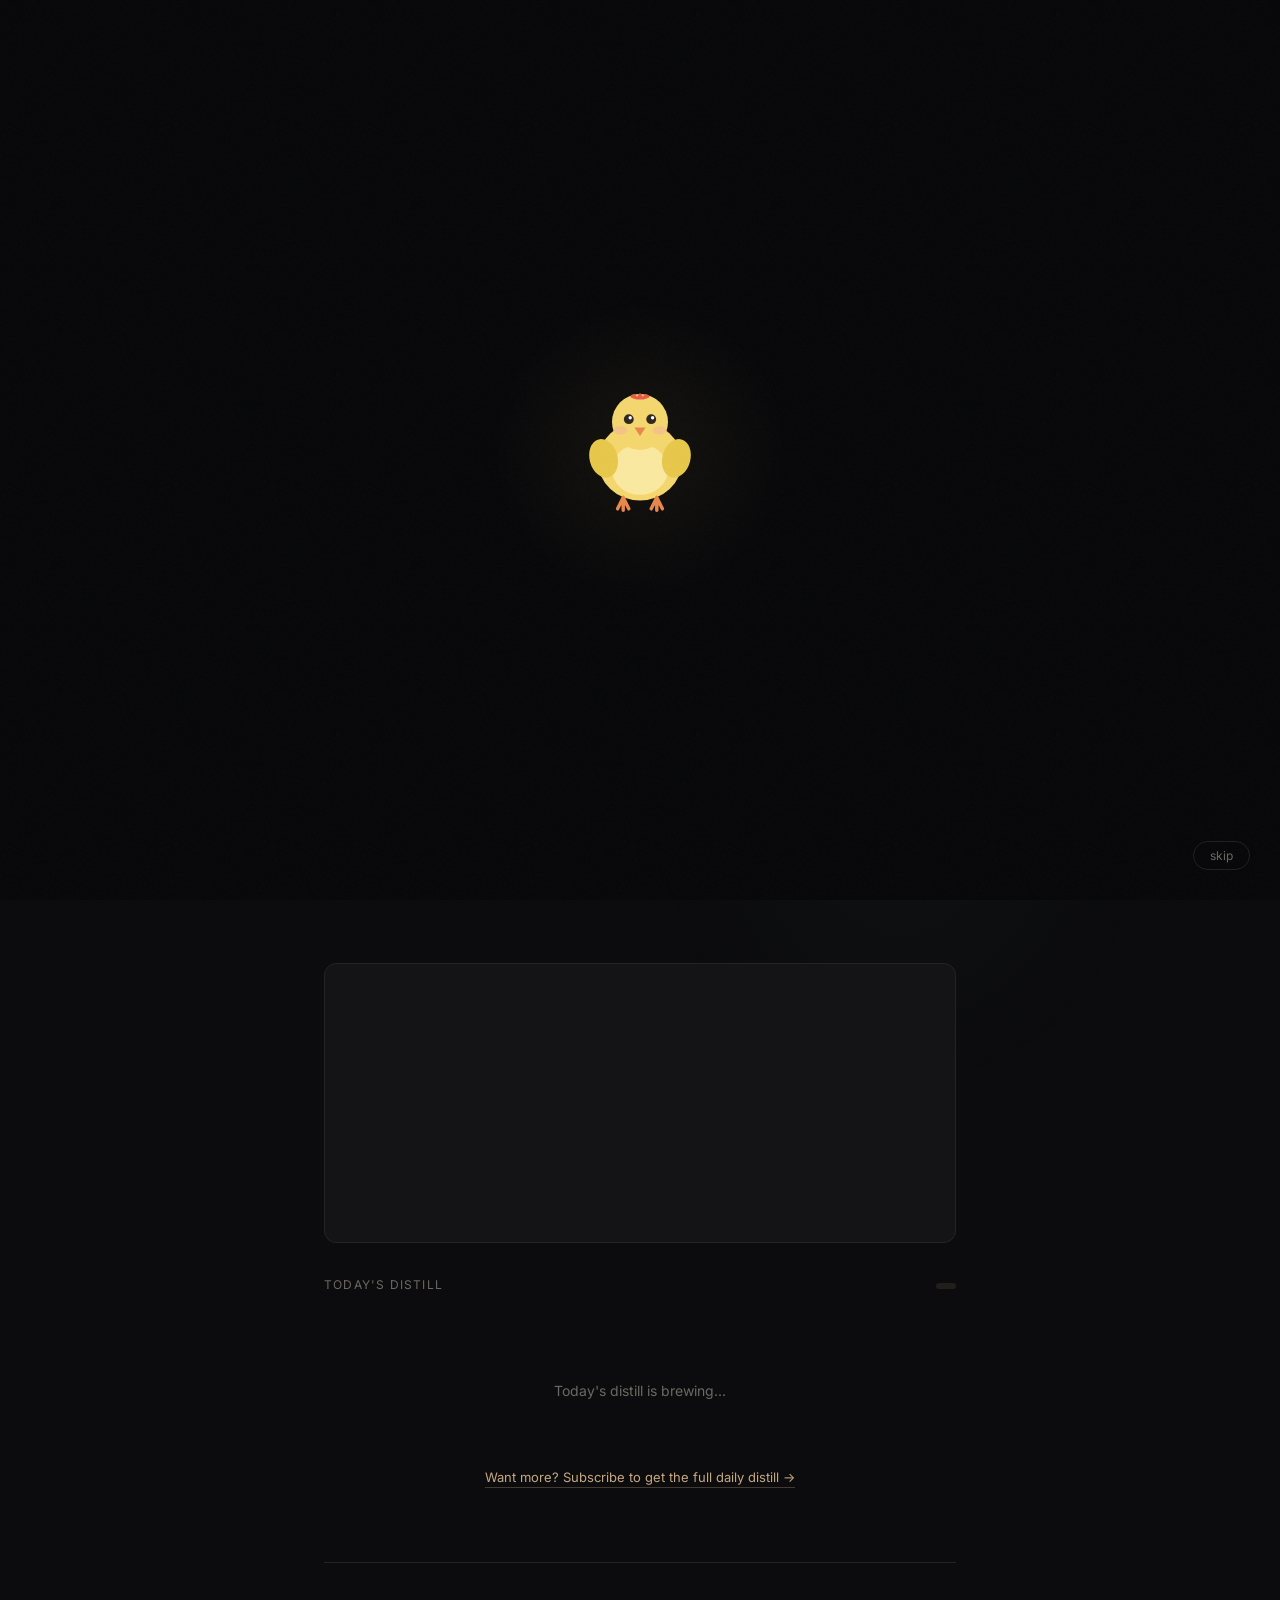
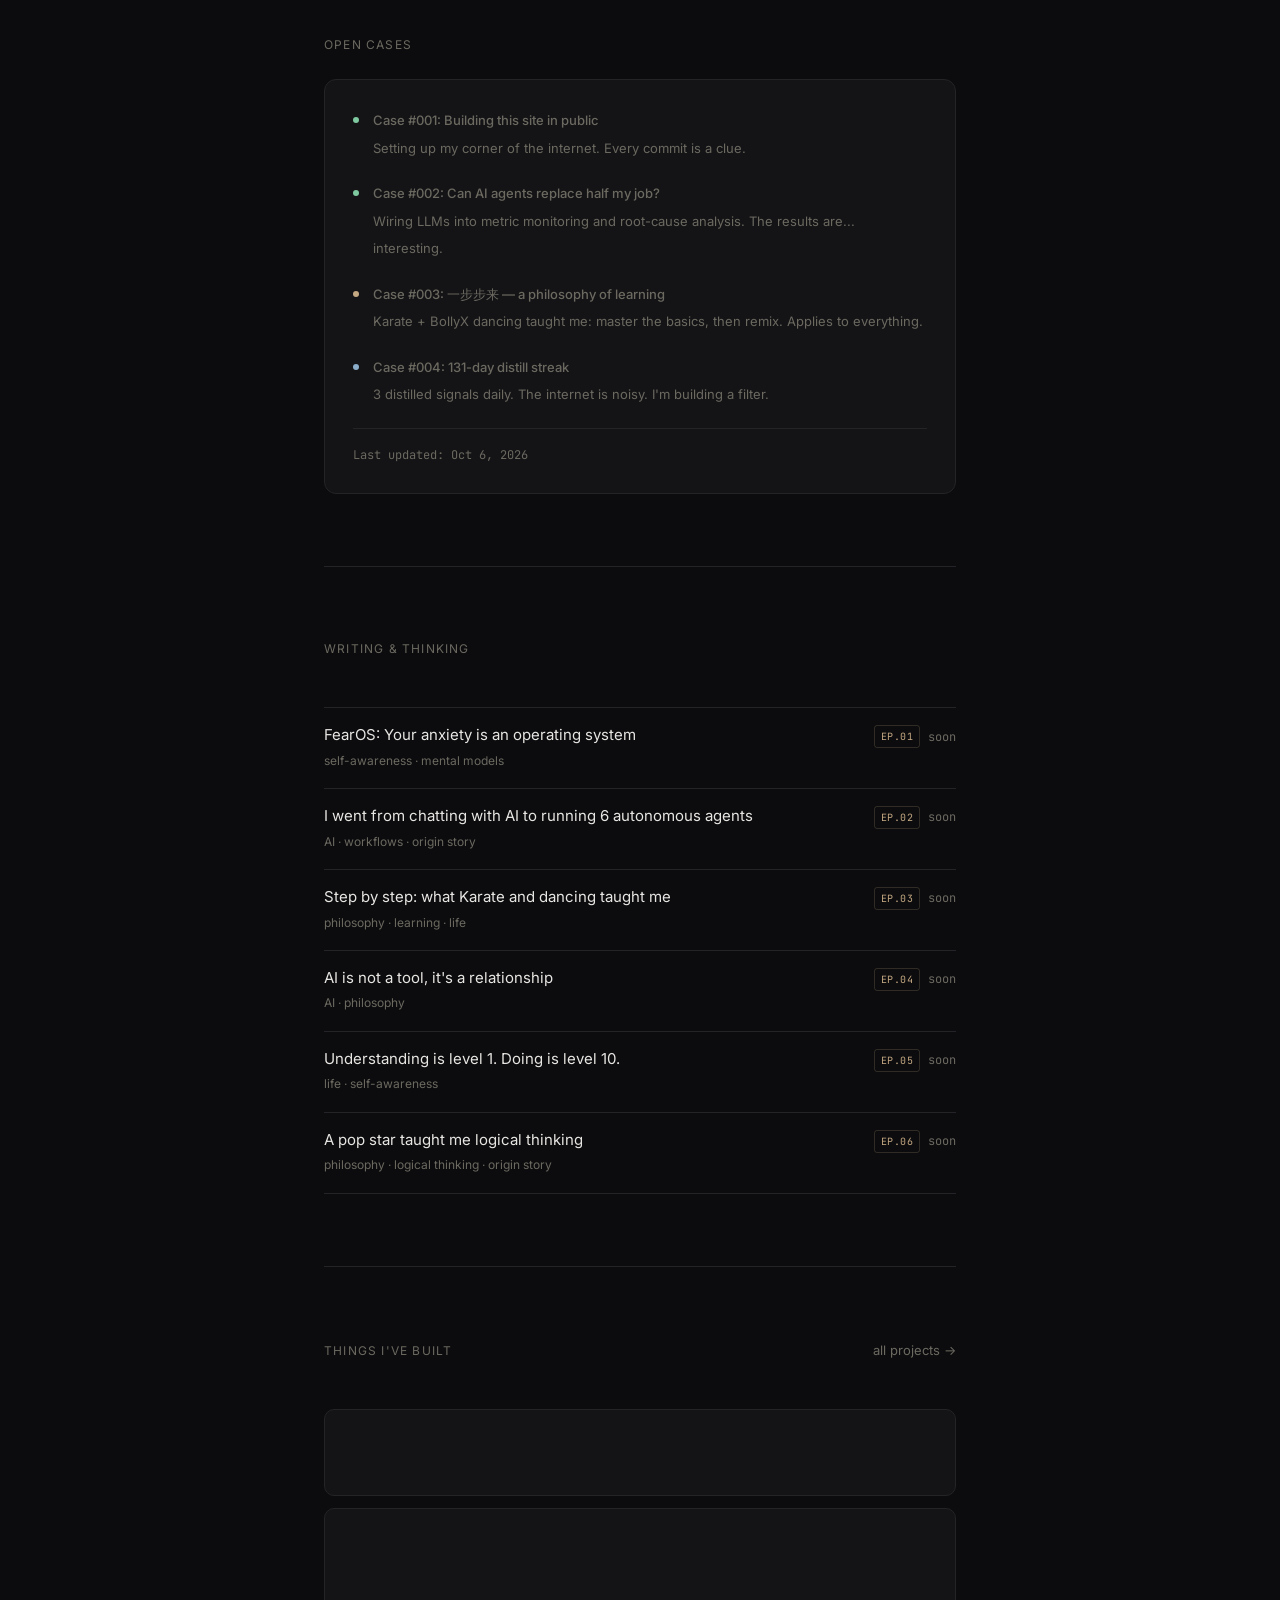
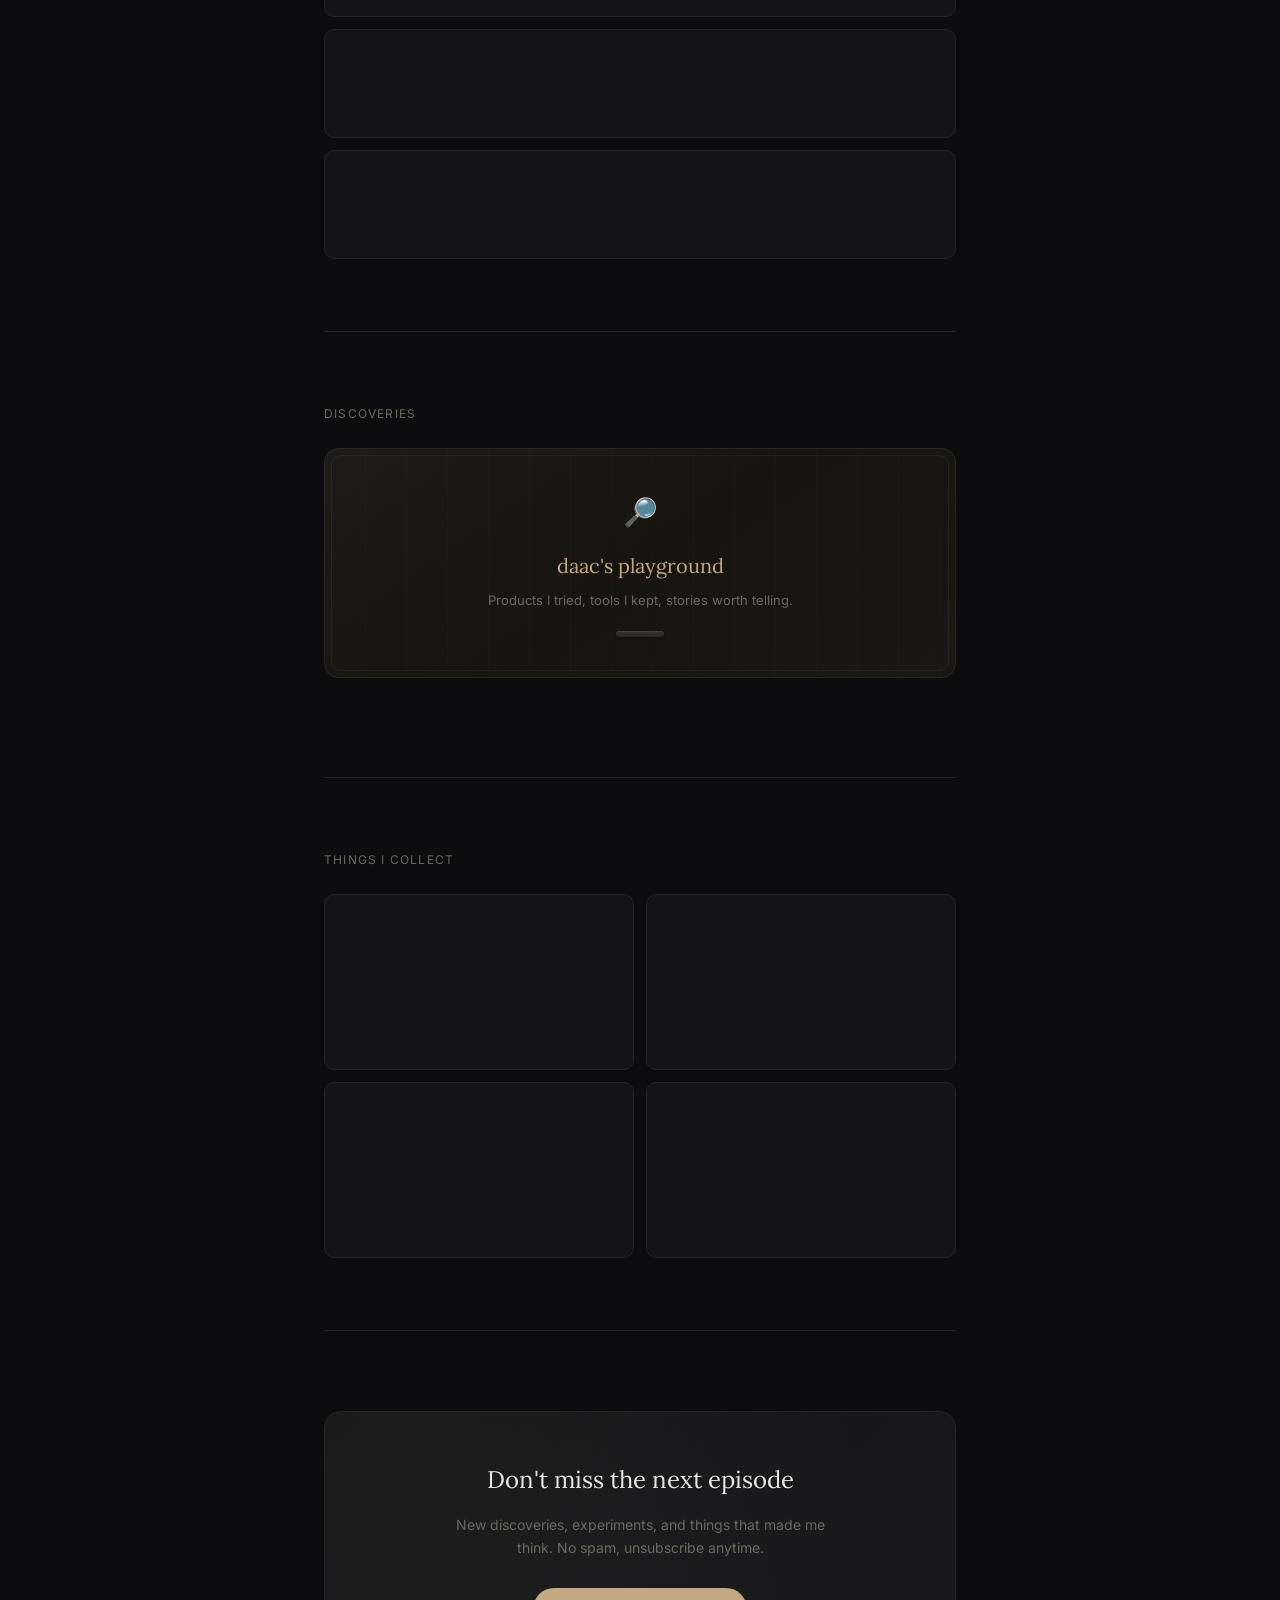
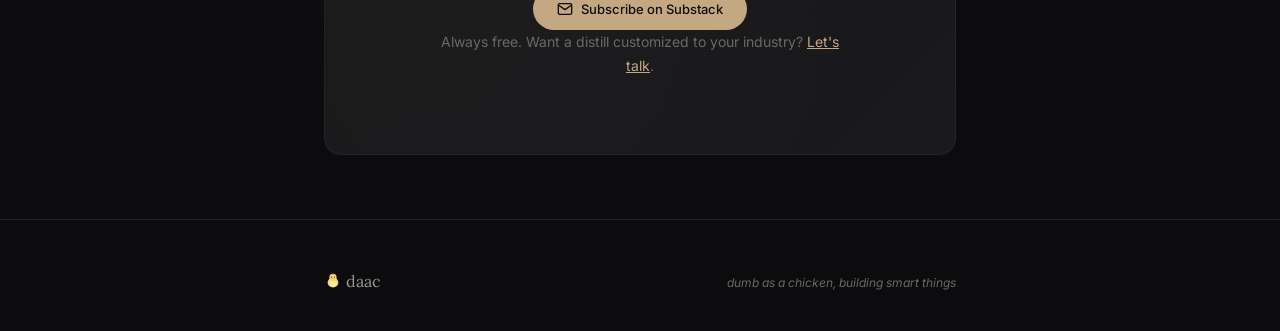
==== index.html @ b548cc59 "Remove AI metrics trap and new PM articles, renumber EPs Co-Authored-By: Claude Opus 4.6 <noreply@an" ====
<!DOCTYPE html>
<html lang="en">
<head>
  <meta charset="UTF-8">
  <meta name="viewport" content="width=device-width, initial-scale=1.0">
  <title>daac — AI + Life Experiments</title>
  <link rel="preconnect" href="https://fonts.googleapis.com">
  <link rel="preconnect" href="https://fonts.gstatic.com" crossorigin>
  <link href="https://fonts.googleapis.com/css2?family=Lora:ital,wght@0,400;0,500;0,600;1,400&family=Inter:wght@300;400;500;600&family=JetBrains+Mono:wght@400&display=swap" rel="stylesheet">
  <style>
    * { margin: 0; padding: 0; box-sizing: border-box; }
    body.lang-en .i18n-zh { display: none !important; }
    body.lang-zh .i18n-en { display: none !important; }

    :root {
      --bg: #0c0c0e;
      --surface: #141416;
      --surface-2: #1a1a1e;
      --border: #242428;
      --text: #e8e6e3;
      --text-dim: #9a9890;
      --text-muted: #6b6960;
      --accent: #c4a882;
      --accent-light: #d4bc9a;
      --accent-dim: rgba(196, 168, 130, 0.12);
      --green: #7ec9a0;
      --green-dim: rgba(126, 201, 160, 0.12);
      --blue: #8badc9;
      --blue-dim: rgba(139, 173, 201, 0.12);
      --rose: #c98b9e;
      --rose-dim: rgba(201, 139, 158, 0.12);
      --serif: 'Lora', Georgia, serif;
      --sans: 'Inter', -apple-system, sans-serif;
      --mono: 'JetBrains Mono', monospace;
    }

    body {
      font-family: var(--sans);
      background: var(--bg);
      color: var(--text);
      line-height: 1.7;
      overflow-x: hidden;
      -webkit-font-smoothing: antialiased;
      cursor: none;
    }

    /* Film grain overlay */
    .grain {
      position: fixed;
      inset: 0;
      pointer-events: none;
      z-index: 9999;
      opacity: 0.035;
      background-image: url("data:image/svg+xml,%3Csvg viewBox='0 0 256 256' xmlns='http://www.w3.org/2000/svg'%3E%3Cfilter id='n'%3E%3CfeTurbulence type='fractalNoise' baseFrequency='0.9' numOctaves='4' stitchTiles='stitch'/%3E%3C/filter%3E%3Crect width='100%25' height='100%25' filter='url(%23n)'/%3E%3C/svg%3E");
      background-repeat: repeat;
      background-size: 180px;
    }

    /* Custom cursor */
    .cursor-dot {
      position: fixed;
      width: 8px; height: 8px;
      background: var(--accent);
      border-radius: 50%;
      pointer-events: none;
      z-index: 10000;
      transform: translate(-50%, -50%);
      transition: width 0.2s, height 0.2s, background 0.2s;
      mix-blend-mode: difference;
    }

    .cursor-ring {
      position: fixed;
      width: 36px; height: 36px;
      border: 1px solid rgba(196,168,130,0.35);
      border-radius: 50%;
      pointer-events: none;
      z-index: 10000;
      transform: translate(-50%, -50%);
      transition: width 0.3s ease, height 0.3s ease, border-color 0.3s, opacity 0.3s;
    }

    .cursor-dot.hovering {
      width: 12px; height: 12px;
      background: var(--green);
    }

    .cursor-ring.hovering {
      width: 50px; height: 50px;
      border-color: rgba(126,201,160,0.4);
    }

    /* Magnetic button class */
    .magnetic { transition: transform 0.3s cubic-bezier(0.23, 1, 0.32, 1); }

    @media (max-width: 600px) {
      body { cursor: auto; }
      .cursor-dot, .cursor-ring, .grain { display: none; }
    }

    /* Mouse-following warm glow */
    .mouse-glow {
      position: fixed;
      width: 400px; height: 400px;
      border-radius: 50%;
      background: radial-gradient(circle, rgba(196,168,130,0.06) 0%, transparent 70%);
      pointer-events: none;
      z-index: 0;
      transform: translate(-50%, -50%);
      transition: opacity 0.3s;
      opacity: 0;
    }
    .mouse-glow.active { opacity: 1; }

    /* Subtle warm ambient */
    .ambient {
      position: fixed;
      top: -300px; left: 30%;
      width: 600px; height: 600px;
      background: radial-gradient(ellipse, rgba(196,168,130,0.04) 0%, transparent 70%);
      pointer-events: none; z-index: 0;
    }

    .ambient-2 {
      position: fixed;
      bottom: -200px; right: 10%;
      width: 500px; height: 500px;
      background: radial-gradient(ellipse, rgba(139,173,201,0.03) 0%, transparent 70%);
      pointer-events: none; z-index: 0;
    }

    .container {
      max-width: 680px;
      margin: 0 auto;
      padding: 0 24px;
      position: relative;
      z-index: 1;
    }

    /* Nav — minimal */
    nav {
      position: fixed; top: 0; left: 0; right: 0; z-index: 100;
      background: rgba(12, 12, 14, 0.85);
      backdrop-filter: blur(12px);
    }

    nav .container {
      display: flex; align-items: center; justify-content: space-between;
      height: 52px;
    }

    .nav-logo {
      font-family: var(--serif);
      font-size: 20px;
      color: var(--text);
      text-decoration: none;
      letter-spacing: -0.02em;
      display: flex;
      align-items: center;
      gap: 8px;
    }

    .nav-logo svg {
      width: 26px; height: 26px;
      transition: transform 0.3s;
    }

    .nav-logo:hover svg {
      animation: chicken-peck 0.6s ease;
    }

    @keyframes chicken-peck {
      0% { transform: rotate(0) translateY(0); }
      15% { transform: rotate(15deg) translateY(4px); }
      30% { transform: rotate(-8deg) translateY(-2px); }
      45% { transform: rotate(12deg) translateY(3px); }
      60% { transform: rotate(-6deg) translateY(-1px); }
      75% { transform: rotate(10deg) translateY(3px); }
      90% { transform: rotate(-4deg) translateY(0); }
      100% { transform: rotate(0) translateY(0); }
    }

    /* Hero floating chicken mascot */
    .hero-chicken {
      position: absolute;
      right: -80px;
      top: 60px;
      width: 120px; height: 120px;
      cursor: pointer;
      animation: chicken-float 3s ease-in-out infinite;
      transition: filter 0.3s;
      z-index: 2;
    }

    .hero-chicken:hover { filter: drop-shadow(0 0 12px rgba(245,215,110,0.4)); }

    .hero-chicken.pecking svg {
      animation: chicken-peck-big 0.8s ease;
    }

    @keyframes chicken-float {
      0%, 100% { transform: translateY(0) rotate(-2deg); }
      50% { transform: translateY(-8px) rotate(2deg); }
    }

    @keyframes chicken-peck-big {
      0% { transform: rotate(0) translateY(0); }
      12% { transform: rotate(20deg) translateY(8px) scale(1.05); }
      24% { transform: rotate(-10deg) translateY(-3px); }
      36% { transform: rotate(18deg) translateY(6px) scale(1.05); }
      48% { transform: rotate(-8deg) translateY(-2px); }
      60% { transform: rotate(15deg) translateY(5px); }
      75% { transform: rotate(-5deg) translateY(0); }
      100% { transform: rotate(0) translateY(0); }
    }

    /* Pecking sparks */
    .peck-spark {
      position: absolute;
      width: 6px; height: 6px;
      border-radius: 50%;
      pointer-events: none;
      animation: spark-fly 0.6s ease-out forwards;
    }

    @keyframes spark-fly {
      0% { opacity: 1; transform: translate(0, 0) scale(1); }
      100% { opacity: 0; transform: translate(var(--dx), var(--dy)) scale(0); }
    }

    @media (max-width: 800px) {
      .hero-chicken { right: -20px; top: -10px; width: 80px; height: 80px; }
    }
    @media (max-width: 600px) {
      .hero-chicken { position: relative; right: auto; top: auto; width: 60px; height: 60px; margin-bottom: 12px; }
    }

    .nav-links { display: flex; gap: 24px; list-style: none; }

    .nav-links a {
      color: var(--text-muted);
      text-decoration: none;
      font-size: 13px;
      letter-spacing: 0.02em;
      transition: color 0.3s;
      position: relative;
    }

    .nav-links a::after {
      content: '';
      position: absolute;
      bottom: -4px; left: 0;
      width: 0; height: 1px;
      background: var(--accent);
      transition: width 0.3s ease;
    }

    .nav-links a:hover { color: var(--text-dim); }
    .nav-links a:hover::after { width: 100%; }

    /* Active nav highlight */
    .nav-links a.active { color: var(--accent); }
    .nav-links a.active::after { width: 100%; }

    .lang-toggle {
      background: var(--surface-2); border: 1px solid var(--border);
      color: var(--text-dim); font: 500 13px/1 var(--sans);
      padding: 5px 12px; border-radius: 6px; cursor: pointer;
      transition: color .2s, border-color .2s;
      margin-left: 8px; white-space: nowrap;
    }
    .lang-toggle:hover { color: var(--accent); border-color: var(--accent); }

    /* Hero — literary, warm */
    .hero {
      padding: 160px 0 80px;
    }

    .hero-greeting {
      font-size: 14px;
      color: var(--text-muted);
      letter-spacing: 0.06em;
      text-transform: uppercase;
      margin-bottom: 20px;
      opacity: 0;
      animation: fade-up 0.8s ease forwards 0.2s;
    }

    /* Typing cursor */
    .typing-cursor {
      display: inline-block;
      width: 2px;
      height: 1em;
      background: var(--accent);
      margin-left: 2px;
      vertical-align: text-bottom;
      animation: blink 0.8s step-end infinite;
    }
    @keyframes blink {
      50% { opacity: 0; }
    }

    .hero h1 {
      font-family: var(--serif);
      font-size: clamp(40px, 7vw, 64px);
      font-weight: 400;
      line-height: 1.1;
      letter-spacing: -0.02em;
      margin-bottom: 28px;
      opacity: 0;
      animation: fade-up 0.8s ease forwards 0.4s;
    }

    .hero h1 em {
      font-style: italic;
      color: var(--accent);
    }

    @keyframes fade-up {
      from { opacity: 0; transform: translateY(12px); }
      to { opacity: 1; transform: translateY(0); }
    }

    .hero-bio {
      font-size: 16px;
      color: var(--text-dim);
      max-width: 520px;
      line-height: 1.8;
      font-weight: 300;
      opacity: 0;
      animation: fade-up 0.8s ease forwards 0.6s;
    }

    .hero-bio strong {
      color: var(--text);
      font-weight: 500;
    }

    .hero-footnote {
      margin-top: 20px;
      font-size: 13px;
      color: var(--text-muted);
      font-style: italic;
      opacity: 0;
      animation: fade-up 0.8s ease forwards 0.8s;
    }

    .hero-links {
      display: flex;
      gap: 16px;
      margin-top: 32px;
      opacity: 0;
      animation: fade-up 0.8s ease forwards 1s;
    }

    .link-pill {
      display: inline-flex; align-items: center; gap: 6px;
      padding: 8px 16px;
      border: 1px solid var(--border);
      border-radius: 100px;
      font-size: 13px;
      color: var(--text-dim);
      text-decoration: none;
      transition: all 0.3s;
      position: relative;
      overflow: hidden;
    }

    .link-pill::before {
      content: '';
      position: absolute;
      top: 50%; left: 50%;
      width: 0; height: 0;
      background: var(--accent-dim);
      border-radius: 50%;
      transform: translate(-50%, -50%);
      transition: width 0.5s ease, height 0.5s ease;
    }

    .link-pill:hover::before {
      width: 200px; height: 200px;
    }

    .link-pill:hover {
      border-color: var(--accent);
      color: var(--accent);
    }

    .link-pill svg { width: 14px; height: 14px; fill: currentColor; position: relative; }
    .link-pill span { position: relative; }

    /* Section */
    section { padding: 56px 0; }

    .section-label {
      font-size: 12px;
      color: var(--text-muted);
      letter-spacing: 0.1em;
      text-transform: uppercase;
      margin-bottom: 24px;
    }

    .section-head {
      display: flex; align-items: baseline; justify-content: space-between;
      margin-bottom: 24px;
    }

    .section-more {
      font-size: 13px; color: var(--text-muted);
      text-decoration: none; transition: color 0.3s;
    }

    .section-more:hover { color: var(--accent); }

    .line {
      height: 1px;
      background: var(--border);
      margin: 16px 0;
    }

    /* ===== NOW ===== */
    .now-card {
      background: var(--surface);
      border: 1px solid var(--border);
      border-radius: 12px;
      padding: 28px;
    }

    .now-items { display: flex; flex-direction: column; gap: 20px; }

    .now-item {
      display: flex; gap: 14px; align-items: flex-start;
      opacity: 0;
      transform: translateX(-12px);
      transition: opacity 0.5s ease, transform 0.5s ease;
    }

    .now-card.visible .now-item { opacity: 1; transform: translateX(0); }
    .now-card.visible .now-item:nth-child(1) { transition-delay: 0.1s; }
    .now-card.visible .now-item:nth-child(2) { transition-delay: 0.2s; }
    .now-card.visible .now-item:nth-child(3) { transition-delay: 0.3s; }
    .now-card.visible .now-item:nth-child(4) { transition-delay: 0.4s; }

    .now-marker {
      width: 6px; height: 6px;
      border-radius: 50%;
      margin-top: 9px;
      flex-shrink: 0;
    }

    .now-marker.doing { background: var(--green); animation: pulse-green 2s ease-in-out infinite; }
    .now-marker.thinking { background: var(--accent); animation: pulse-gold 2.5s ease-in-out infinite; }
    .now-marker.exploring { background: var(--blue); animation: pulse-blue 3s ease-in-out infinite; }

    @keyframes pulse-green {
      0%, 100% { box-shadow: 0 0 4px rgba(126,201,160,0.3); }
      50% { box-shadow: 0 0 12px rgba(126,201,160,0.6); }
    }
    @keyframes pulse-gold {
      0%, 100% { box-shadow: 0 0 4px rgba(196,168,130,0.3); }
      50% { box-shadow: 0 0 12px rgba(196,168,130,0.6); }
    }
    @keyframes pulse-blue {
      0%, 100% { box-shadow: 0 0 4px rgba(139,173,201,0.3); }
      50% { box-shadow: 0 0 12px rgba(139,173,201,0.6); }
    }

    .now-text strong {
      display: block;
      font-size: 14px; font-weight: 500;
      margin-bottom: 2px;
    }

    .now-text span {
      font-size: 13px;
      color: var(--text-muted);
      line-height: 1.6;
    }

    .now-date {
      margin-top: 20px; padding-top: 16px;
      border-top: 1px solid var(--border);
      font-size: 12px; color: var(--text-muted);
      font-family: var(--mono);
    }

    /* ===== DISTILL EXPLAINER ===== */
    .distill-explainer {
      position: relative;
      height: 280px;
      margin-bottom: 32px;
      overflow: hidden;
      border-radius: 12px;
      background: var(--surface);
      border: 1px solid var(--border);
      display: flex;
      align-items: center;
      justify-content: center;
    }
    .distill-explainer.done {
      height: 0;
      margin: 0;
      border: none;
      overflow: hidden;
      transition: height 0.6s ease, margin 0.6s ease;
    }

    .de-noise {
      position: absolute;
      inset: 0;
      display: flex;
      flex-wrap: wrap;
      align-content: center;
      justify-content: center;
      gap: 6px;
      padding: 20px;
      opacity: 0;
      transition: opacity 0.5s;
    }
    .de-noise.active { opacity: 1; }

    .de-headline {
      font-size: 11px;
      font-family: var(--mono);
      padding: 4px 10px;
      border-radius: 4px;
      background: var(--surface-2);
      color: var(--text-muted);
      white-space: nowrap;
      opacity: 0;
      transform: translateY(-30px) rotate(var(--r, 0deg));
    }
    .de-headline.drop {
      animation: de-drop 0.4s ease-out forwards;
      animation-delay: var(--d, 0s);
    }

    @keyframes de-drop {
      0% { opacity: 0; transform: translateY(-30px) rotate(var(--r, 0deg)); }
      60% { opacity: 0.8; }
      100% { opacity: 0.6; transform: translateY(0) rotate(0deg); }
    }

    .de-funnel {
      position: absolute;
      inset: 0;
      display: flex;
      flex-direction: column;
      align-items: center;
      justify-content: center;
      opacity: 0;
      transition: opacity 0.5s;
      z-index: 2;
    }
    .de-funnel.active { opacity: 1; }

    .de-funnel-icon {
      font-size: 48px;
      margin-bottom: 12px;
      filter: drop-shadow(0 0 20px rgba(196,168,130,0.4));
      animation: de-pulse 1.5s ease-in-out infinite;
    }

    @keyframes de-pulse {
      0%, 100% { transform: scale(1); }
      50% { transform: scale(1.08); }
    }

    .de-funnel-label {
      font-family: var(--serif);
      font-size: 16px;
      color: var(--accent);
      letter-spacing: 0.05em;
    }

    .de-funnel-sub {
      font-size: 12px;
      color: var(--text-muted);
      margin-top: 6px;
    }

    .de-compress {
      position: absolute;
      inset: 0;
      display: flex;
      flex-wrap: wrap;
      align-content: center;
      justify-content: center;
      gap: 6px;
      padding: 20px;
      opacity: 0;
      transition: opacity 0.3s;
    }
    .de-compress.active { opacity: 1; }

    .de-compress .de-headline {
      opacity: 0.6;
      transform: none;
    }
    .de-compress .de-headline.shrink {
      animation: de-shrink 0.5s ease-in forwards;
      animation-delay: var(--d, 0s);
    }

    @keyframes de-shrink {
      0% { opacity: 0.6; transform: scale(1); }
      100% { opacity: 0; transform: scale(0.3) translateY(20px); }
    }

    .de-result {
      position: absolute;
      inset: 0;
      display: flex;
      flex-direction: column;
      align-items: center;
      justify-content: center;
      gap: 10px;
      opacity: 0;
      transition: opacity 0.5s;
      z-index: 3;
    }
    .de-result.active { opacity: 1; }

    .de-result-card {
      display: flex;
      align-items: center;
      gap: 10px;
      padding: 10px 18px;
      background: var(--bg);
      border: 1px solid var(--accent);
      border-radius: 8px;
      opacity: 0;
      transform: translateY(15px);
      box-shadow: 0 0 20px rgba(196,168,130,0.08);
    }
    .de-result-card.pop {
      animation: de-pop 0.5s ease-out forwards;
      animation-delay: var(--d, 0s);
    }

    @keyframes de-pop {
      0% { opacity: 0; transform: translateY(15px) scale(0.95); }
      100% { opacity: 1; transform: translateY(0) scale(1); }
    }

    .de-result-dot {
      width: 6px; height: 6px;
      border-radius: 50%;
      background: var(--accent);
      flex-shrink: 0;
    }

    .de-result-text {
      font-size: 13px;
      color: var(--text);
      font-family: var(--sans);
    }

    .de-result-label {
      font-family: var(--serif);
      font-size: 14px;
      color: var(--accent);
      margin-top: 8px;
      opacity: 0;
    }
    .de-result-label.show {
      animation: de-fade-in 0.6s ease forwards;
      animation-delay: 0.6s;
    }

    @keyframes de-fade-in {
      from { opacity: 0; }
      to { opacity: 1; }
    }

    /* ===== DISTILL ===== */
    .distill-section { margin-bottom: 0; }
    .distill-header {
      display: flex;
      align-items: baseline;
      justify-content: space-between;
      margin-bottom: 20px;
    }
    .distill-day {
      font-family: var(--mono);
      font-size: 13px;
      color: var(--accent);
      background: var(--accent-dim);
      padding: 3px 10px;
      border-radius: 100px;
    }
    .distill-list {
      display: flex;
      flex-direction: column;
      gap: 16px;
    }
    .distill-item {
      padding: 20px 24px;
      background: var(--surface);
      border: 1px solid var(--border);
      border-radius: 10px;
      transition: border-color 0.3s, transform 0.3s;
      opacity: 0;
      transform: translateY(10px);
    }
    .distill-item.visible {
      opacity: 1;
      transform: translateY(0);
    }
    .distill-item:hover {
      border-color: var(--accent);
      transform: translateY(-2px);
    }
    .distill-tldr {
      font-size: 15px;
      line-height: 1.7;
      color: var(--text);
      margin-bottom: 10px;
    }
    .distill-meta {
      display: flex;
      align-items: center;
      gap: 8px;
      flex-wrap: wrap;
    }
    .distill-tag {
      font-size: 11px;
      font-family: var(--mono);
      color: var(--text-muted);
      background: var(--surface-2);
      padding: 2px 8px;
      border-radius: 4px;
      text-transform: uppercase;
      letter-spacing: 0.05em;
    }
    .distill-source {
      font-size: 11px;
      color: var(--text-muted);
      font-family: var(--mono);
      margin-left: auto;
    }
    .distill-take-btn {
      display: inline-flex; align-items: center; gap: 4px;
      font-size: 12px; color: var(--text-muted); cursor: pointer;
      background: none; border: 1px solid var(--border); border-radius: 4px;
      padding: 3px 10px; margin-top: 10px;
      font-family: var(--mono); transition: color .2s, border-color .2s;
    }
    .distill-take-btn:hover { color: var(--accent); border-color: var(--accent); }
    .distill-take-btn .take-arrow { transition: transform .2s; display: inline-block; }
    .distill-take-btn.open .take-arrow { transform: rotate(90deg); }
    .distill-take-text {
      max-height: 0; overflow: hidden; transition: max-height .3s ease, opacity .3s;
      opacity: 0; font-size: 13px; font-style: italic; color: var(--accent-light);
      line-height: 1.6; padding-left: 2px;
    }
    .distill-take-text.open { max-height: 80px; opacity: 1; margin-top: 8px; }
    .distill-cta {
      margin-top: 20px;
      text-align: center;
    }
    .distill-cta a {
      font-size: 13px;
      color: var(--accent);
      text-decoration: none;
      font-family: var(--sans);
      border-bottom: 1px solid rgba(196,168,130,0.3);
      padding-bottom: 2px;
      transition: border-color 0.3s;
    }
    .distill-cta a:hover {
      border-color: var(--accent);
    }
    .distill-empty {
      text-align: center;
      color: var(--text-muted);
      font-size: 14px;
      padding: 40px 0;
    }

    /* ===== WRITING ===== */
    .writing-list { display: flex; flex-direction: column; }

    .writing-item {
      display: flex;
      align-items: baseline;
      justify-content: space-between;
      gap: 16px;
      padding: 14px 0;
      border-bottom: 1px solid var(--border);
      text-decoration: none;
      color: var(--text);
      transition: all 0.3s;
      position: relative;
    }

    .writing-item:first-child { border-top: 1px solid var(--border); }

    .writing-item:hover { padding-left: 8px; }

    .writing-item::before {
      content: '';
      position: absolute;
      left: 0; top: 0; bottom: 0;
      width: 0;
      background: linear-gradient(90deg, var(--accent-dim), transparent);
      transition: width 0.4s ease;
    }

    .writing-item:hover::before { width: 100%; }

    .writing-info { display: flex; flex-direction: column; gap: 3px; position: relative; }

    .writing-title {
      font-size: 15px; font-weight: 400;
      transition: color 0.3s;
    }

    .writing-item:hover .writing-title { color: var(--accent); }

    .writing-title .scramble-char {
      display: inline-block;
      transition: transform 0.1s;
    }

    .writing-hook {
      font-size: 13px;
      color: var(--text-muted);
      font-style: italic;
      line-height: 1.5;
      max-height: 0;
      overflow: hidden;
      transition: max-height 0.4s ease, opacity 0.3s ease, margin 0.3s ease;
      opacity: 0;
      margin-top: 0;
    }

    .writing-item:hover .writing-hook {
      max-height: 60px;
      opacity: 1;
      margin-top: 6px;
    }

    .writing-tags {
      font-size: 12px; color: var(--text-muted);
    }

    .writing-meta-row {
      display: flex;
      align-items: center;
      gap: 8px;
      flex-shrink: 0;
    }

    .writing-ep {
      font-size: 10px;
      font-family: var(--mono);
      color: var(--accent);
      padding: 2px 6px;
      border: 1px solid rgba(196,168,130,0.2);
      border-radius: 3px;
      letter-spacing: 0.05em;
    }

    .writing-date {
      font-size: 12px;
      color: var(--text-muted);
      font-family: var(--mono);
      white-space: nowrap;
    }

    /* Staggered reveal for writing items */
    .writing-item.stagger {
      opacity: 0;
      transform: translateY(8px);
      transition: opacity 0.4s ease, transform 0.4s ease, padding 0.3s, color 0.3s;
    }
    .writing-item.stagger.visible {
      opacity: 1;
      transform: translateY(0);
    }

    /* ===== BUILDS ===== */
    .build-list { display: flex; flex-direction: column; gap: 12px; }

    .build-item {
      display: flex;
      align-items: flex-start;
      gap: 16px;
      padding: 18px 20px;
      background: var(--surface);
      border: 1px solid var(--border);
      border-radius: 10px;
      text-decoration: none;
      color: var(--text);
      transition: all 0.4s cubic-bezier(0.23, 1, 0.32, 1);
      transform-style: preserve-3d;
      will-change: transform;
    }

    .build-item:hover {
      border-color: rgba(196,168,130,0.3);
      box-shadow: 0 8px 30px rgba(0,0,0,0.25), inset 0 0 0 1px rgba(196,168,130,0.1);
    }

    .build-icon {
      font-size: 22px;
      flex-shrink: 0;
      width: 36px; height: 36px;
      display: flex; align-items: center; justify-content: center;
      background: var(--surface-2);
      border-radius: 8px;
      transition: transform 0.3s ease;
    }

    .build-item:hover .build-icon { transform: scale(1.15) rotate(-5deg); }

    .build-info { flex: 1; }

    .build-info h4 {
      font-size: 14px; font-weight: 500;
      margin-bottom: 3px;
    }

    .build-info p {
      font-size: 13px; color: var(--text-muted);
    }

    .build-lang {
      font-size: 11px;
      font-family: var(--mono);
      color: var(--text-muted);
      padding: 2px 6px;
      background: var(--surface-2);
      border-radius: 3px;
      align-self: center;
    }

    /* ===== COLLECTION ===== */
    .collection-grid {
      display: grid;
      grid-template-columns: repeat(2, 1fr);
      gap: 12px;
    }

    .collection-card {
      padding: 24px;
      background: var(--surface);
      border: 1px solid var(--border);
      border-radius: 10px;
      transition: all 0.4s cubic-bezier(0.23, 1, 0.32, 1);
      transform-style: preserve-3d;
      will-change: transform;
      cursor: default;
    }

    .collection-card:hover {
      border-color: rgba(196,168,130,0.25);
      box-shadow: 0 8px 30px rgba(0,0,0,0.25), inset 0 0 0 1px rgba(196,168,130,0.08);
    }

    .c-emoji {
      font-size: 24px;
      margin-bottom: 12px;
      display: inline-block;
      transition: transform 0.3s ease;
    }

    .collection-card:hover .c-emoji { transform: scale(1.2); }

    .collection-card h3 {
      font-size: 15px; font-weight: 500;
      margin-bottom: 6px;
    }

    .collection-card p {
      font-size: 13px;
      color: var(--text-muted);
      line-height: 1.6;
    }

    /* ===== DISCOVERIES — IMMERSIVE PORTAL ===== */
    .drawer-wrapper { position: relative; }

    /* The closed drawer face */
    .drawer-face {
      background: linear-gradient(145deg, #1e1c18 0%, #16140f 50%, #1a1814 100%);
      border: 1px solid #2a2720;
      border-radius: 14px;
      padding: 40px 32px;
      cursor: pointer;
      position: relative;
      overflow: hidden;
      transition: all 0.5s cubic-bezier(0.23, 1, 0.32, 1);
    }

    .drawer-face::before {
      content: '';
      position: absolute;
      inset: 6px;
      border: 1px solid rgba(196,168,130,0.08);
      border-radius: 10px;
      pointer-events: none;
    }

    .drawer-face::after {
      content: '';
      position: absolute;
      inset: 0;
      background: repeating-linear-gradient(90deg,
        transparent 0px, transparent 40px,
        rgba(196,168,130,0.02) 40px, rgba(196,168,130,0.02) 41px);
      pointer-events: none;
      border-radius: 14px;
    }

    .drawer-face:hover {
      border-color: rgba(196,168,130,0.25);
      box-shadow: 0 4px 30px rgba(0,0,0,0.4), 0 0 60px rgba(196,168,130,0.06);
      transform: scale(1.01);
    }

    .drawer-label { text-align: center; position: relative; }
    .drawer-label-icon { font-size: 28px; display: block; margin-bottom: 12px; }
    .drawer-label h3 { font-family: var(--serif); font-size: 20px; font-weight: 400; color: var(--accent); margin-bottom: 6px; }
    .drawer-label p { font-size: 13px; color: var(--text-muted); }

    .drawer-handle {
      width: 48px; height: 6px;
      background: linear-gradient(180deg, #3a3530, #2a2520);
      border-radius: 3px; margin: 20px auto 0;
      box-shadow: 0 1px 3px rgba(0,0,0,0.4), inset 0 1px 0 rgba(196,168,130,0.1);
      transition: all 0.3s;
    }
    .drawer-face:hover .drawer-handle {
      transform: scaleX(1.2);
      box-shadow: 0 1px 8px rgba(196,168,130,0.3), inset 0 1px 0 rgba(196,168,130,0.2);
    }

    .drawer-hint {
      text-align: center; margin-top: 8px;
      font-size: 11px; color: var(--text-muted);
      opacity: 0; transition: opacity 0.3s;
    }
    .drawer-face:hover ~ .drawer-hint { opacity: 0.6; }

    /* Fullscreen overlay portal */
    .portal-overlay {
      position: fixed;
      inset: 0;
      background: rgba(4, 4, 6, 0.0);
      z-index: 200;
      pointer-events: none;
      transition: background 0.6s ease;
      backdrop-filter: blur(0px);
    }

    .portal-overlay.active {
      background: rgba(4, 4, 6, 0.92);
      pointer-events: all;
      backdrop-filter: blur(8px);
    }

    /* The portal room */
    .portal-room {
      position: fixed;
      inset: 0;
      z-index: 201;
      pointer-events: none;
      opacity: 0;
      perspective: 1000px;
      overflow-y: auto;
      overflow-x: hidden;
    }

    .portal-room.active {
      pointer-events: all;
      opacity: 1;
    }

    .portal-room-inner {
      min-height: 100vh;
      padding: 80px 40px 60px;
      max-width: 900px;
      margin: 0 auto;
      transform-style: preserve-3d;
      position: relative;
    }

    /* Ambient warm lights in the room */
    .portal-ambient {
      position: fixed;
      border-radius: 50%;
      pointer-events: none;
      z-index: 0;
      filter: blur(60px);
    }

    .portal-ambient-1 {
      width: 400px; height: 400px;
      top: -100px; left: 20%;
      background: rgba(196,168,130,0.07);
      animation: amb-drift-1 8s ease-in-out infinite;
    }

    .portal-ambient-2 {
      width: 300px; height: 300px;
      bottom: 10%; right: 10%;
      background: rgba(126,201,160,0.05);
      animation: amb-drift-2 10s ease-in-out infinite;
    }

    .portal-ambient-3 {
      width: 250px; height: 250px;
      top: 40%; left: 5%;
      background: rgba(201,139,158,0.04);
      animation: amb-drift-3 12s ease-in-out infinite;
    }

    @keyframes amb-drift-1 { 0%,100% { transform: translate(0,0); } 50% { transform: translate(30px,20px); } }
    @keyframes amb-drift-2 { 0%,100% { transform: translate(0,0); } 50% { transform: translate(-20px,-15px); } }
    @keyframes amb-drift-3 { 0%,100% { transform: translate(0,0); } 50% { transform: translate(15px,-25px); } }

    /* Floating particles */
    .portal-particle {
      position: fixed;
      width: 3px; height: 3px;
      border-radius: 50%;
      background: var(--accent);
      opacity: 0;
      pointer-events: none;
      z-index: 0;
    }

    /* Portal header */
    .portal-header {
      text-align: center;
      margin-bottom: 48px;
      position: relative;
      z-index: 1;
      opacity: 0;
      transform: translateY(-20px);
    }

    .portal-room.active .portal-header {
      animation: portal-fade-down 0.6s ease 0.3s forwards;
    }

    @keyframes portal-fade-down {
      to { opacity: 1; transform: translateY(0); }
    }

    .portal-header h2 {
      font-family: var(--serif);
      font-size: 32px;
      font-weight: 400;
      color: var(--accent);
      margin-bottom: 8px;
    }

    .portal-header p {
      font-size: 14px;
      color: var(--text-muted);
    }

    /* Close */
    .portal-close {
      position: fixed;
      top: 20px; right: 24px;
      z-index: 202;
      background: rgba(20,20,22,0.8);
      border: 1px solid var(--border);
      color: var(--text-dim);
      font-size: 13px; font-family: var(--sans);
      padding: 8px 18px;
      border-radius: 100px;
      cursor: pointer;
      transition: all 0.3s;
      display: none;
      backdrop-filter: blur(8px);
    }

    .portal-close.active { display: block; }

    .portal-close:hover {
      border-color: var(--accent);
      color: var(--accent);
      background: rgba(20,20,22,0.95);
    }

    /* Section dividers inside portal */
    .portal-section-label {
      font-size: 11px;
      color: var(--text-muted);
      letter-spacing: 0.12em;
      text-transform: uppercase;
      margin: 32px 0 16px;
      padding-left: 4px;
      position: relative;
      z-index: 1;
      opacity: 0;
    }
    .portal-room.active .portal-section-label {
      animation: portal-fade-down 0.4s ease forwards;
    }

    /* Playground grid */
    .portal-grid {
      display: grid;
      grid-template-columns: repeat(auto-fill, minmax(180px, 1fr));
      gap: 16px;
      position: relative;
      z-index: 1;
    }

    /* Individual items with depth layers */
    .pg-item {
      padding: 20px;
      background: rgba(20, 20, 22, 0.8);
      border: 1px solid rgba(36, 36, 40, 0.6);
      border-radius: 12px;
      text-decoration: none;
      color: var(--text);
      cursor: pointer;
      position: relative;
      opacity: 0;
      transform: translateY(30px) scale(0.92);
      transition: all 0.4s cubic-bezier(0.23, 1, 0.32, 1);
      backdrop-filter: blur(4px);
    }

    .portal-room.active .pg-item {
      animation: item-float-in 0.5s ease forwards;
    }

    @keyframes item-float-in {
      0% { opacity: 0; transform: translateY(30px) scale(0.92) rotateX(8deg); }
      60% { transform: translateY(-4px) scale(1.01) rotateX(-1deg); }
      100% { opacity: 1; transform: translateY(0) scale(1) rotateX(0); }
    }

    .pg-item:hover {
      border-color: rgba(196,168,130,0.35);
      box-shadow: 0 12px 40px rgba(0,0,0,0.5), 0 0 30px rgba(196,168,130,0.06);
      transform: translateY(-6px) scale(1.04);
      z-index: 2;
      background: rgba(26, 26, 30, 0.95);
    }

    .pg-item-icon { font-size: 28px; margin-bottom: 10px; display: block; }
    .pg-item h4 { font-size: 14px; font-weight: 500; margin-bottom: 4px; }
    .pg-item p { font-size: 12px; color: var(--text-muted); line-height: 1.5; }

    .pg-badge {
      position: absolute; top: 10px; right: 10px;
      font-size: 9px; font-family: var(--mono);
      padding: 2px 7px; border-radius: 3px;
      letter-spacing: 0.03em;
    }
    .pg-badge.keeper { background: var(--green-dim); color: var(--green); }
    .pg-badge.gem { background: var(--accent-dim); color: var(--accent); }
    .pg-badge.interesting { background: var(--blue-dim); color: var(--blue); }
    .pg-badge.story { background: var(--rose-dim); color: var(--rose); }

    @media (max-width: 600px) {
      .portal-room-inner { padding: 70px 16px 40px; }
      .portal-grid { grid-template-columns: repeat(2, 1fr); gap: 10px; }
      .pg-item { padding: 14px; }
      .portal-header h2 { font-size: 24px; }
      .portal-close { top: 14px; right: 14px; padding: 6px 14px; font-size: 12px; }
    }

    /* ===== SUBSCRIBE CTA ===== */
    .subscribe-section {
      text-align: center;
      padding: 64px 0;
    }

    .subscribe-card {
      background: linear-gradient(135deg, var(--surface) 0%, var(--surface-2) 100%);
      border: 1px solid var(--border);
      border-radius: 16px;
      padding: 48px 32px;
      position: relative;
      overflow: hidden;
    }

    .subscribe-card::before {
      content: '';
      position: absolute;
      top: -50%; left: -50%;
      width: 200%; height: 200%;
      background: radial-gradient(circle at 30% 40%, rgba(196,168,130,0.05) 0%, transparent 50%);
      pointer-events: none;
    }

    .subscribe-card h3 {
      font-family: var(--serif);
      font-size: 24px;
      font-weight: 400;
      margin-bottom: 12px;
      position: relative;
    }

    .subscribe-card p {
      font-size: 14px;
      color: var(--text-muted);
      max-width: 400px;
      margin: 0 auto 28px;
      line-height: 1.7;
      position: relative;
    }

    .subscribe-btn {
      display: inline-flex;
      align-items: center;
      gap: 8px;
      padding: 10px 24px;
      background: var(--accent);
      color: var(--bg);
      font-family: var(--sans);
      font-size: 13px;
      font-weight: 500;
      border: none;
      border-radius: 100px;
      text-decoration: none;
      cursor: pointer;
      transition: all 0.3s;
      position: relative;
    }

    .subscribe-btn:hover {
      background: var(--accent-light);
      transform: translateY(-2px);
      box-shadow: 0 6px 20px rgba(196,168,130,0.25);
    }

    .subscribe-hint {
      margin-top: 16px;
      font-size: 12px;
      color: var(--text-muted);
      position: relative;
    }

    /* Footer */
    footer {
      padding: 48px 0 36px;
      border-top: 1px solid var(--border);
    }

    .footer-inner {
      display: flex;
      justify-content: space-between;
      align-items: baseline;
    }

    .footer-left {
      font-family: var(--serif);
      font-size: 16px;
      color: var(--text-dim);
    }

    .footer-right {
      font-size: 12px;
      color: var(--text-muted);
      font-style: italic;
    }

    /* Scroll animations */
    .reveal {
      opacity: 0;
      transform: translateY(16px);
      transition: opacity 0.7s ease, transform 0.7s ease;
    }

    .reveal.visible {
      opacity: 1;
      transform: translateY(0);
    }

    /* Nav scroll progress bar */
    .scroll-progress {
      position: fixed;
      top: 52px; left: 0;
      height: 1px;
      background: linear-gradient(90deg, var(--accent), var(--green));
      z-index: 101;
      width: 0;
      transition: width 0.1s linear;
    }

    /* ===== EASTER EGG — ORIGIN STORY ===== */
    .egg-scene {
      position: fixed;
      inset: 0;
      z-index: 9998;
      pointer-events: none;
      opacity: 0;
    }
    .egg-scene.active { opacity: 1; pointer-events: all; }

    /* Screen shake */
    @keyframes screen-shake {
      0%,100% { transform: translate(0,0) rotate(0); }
      10% { transform: translate(-4px,2px) rotate(-0.3deg); }
      20% { transform: translate(4px,-2px) rotate(0.3deg); }
      30% { transform: translate(-3px,3px) rotate(-0.2deg); }
      40% { transform: translate(3px,-1px) rotate(0.2deg); }
      50% { transform: translate(-2px,2px) rotate(-0.1deg); }
      60% { transform: translate(2px,-2px) rotate(0.1deg); }
      70% { transform: translate(-1px,1px); }
      80% { transform: translate(1px,-1px); }
    }
    body.shaking { animation: screen-shake 0.5s ease; }

    /* Cracks */
    .egg-cracks {
      position: fixed;
      inset: 0;
      z-index: 9998;
      pointer-events: none;
      overflow: hidden;
    }

    .crack-line {
      position: absolute;
      background: var(--accent);
      transform-origin: center center;
      opacity: 0;
      box-shadow: 0 0 8px rgba(196,168,130,0.6), 0 0 20px rgba(196,168,130,0.3);
    }

    .crack-line.show {
      opacity: 1;
      animation: crack-grow 0.3s ease-out forwards;
    }

    @keyframes crack-grow {
      from { transform: scaleX(0); }
      to { transform: scaleX(1); }
    }

    /* Golden light through cracks */
    .egg-glow {
      position: fixed;
      inset: 0;
      z-index: 9998;
      background: radial-gradient(circle at var(--gx, 50%) var(--gy, 50%),
        rgba(245,215,110,0.0) 0%, transparent 50%);
      pointer-events: none;
      transition: background 0.8s ease;
    }
    .egg-glow.lit {
      background: radial-gradient(circle at var(--gx, 50%) var(--gy, 50%),
        rgba(245,215,110,0.15) 0%, rgba(196,168,130,0.05) 30%, transparent 60%);
    }

    /* Shell fragments falling */
    .shell-shard {
      position: fixed;
      background: var(--bg);
      border: 1px solid var(--border);
      z-index: 9999;
      pointer-events: none;
    }

    @keyframes shard-fall {
      0% { opacity: 1; transform: translate(0,0) rotate(0deg); }
      100% { opacity: 0; transform: translate(var(--sx), 110vh) rotate(var(--sr)); }
    }

    /* Story overlay */
    .egg-story {
      position: fixed;
      inset: 0;
      z-index: 10001;
      background: #060608;
      display: flex;
      flex-direction: column;
      align-items: center;
      justify-content: center;
      padding: 40px;
      pointer-events: none;
      opacity: 0;
      transition: opacity 0.8s ease;
    }
    .egg-story.active { opacity: 1; pointer-events: all; }

    .story-line {
      font-family: var(--serif);
      font-size: clamp(16px, 3.5vw, 24px);
      color: rgba(196,168,130,0);
      text-align: center;
      line-height: 1.8;
      max-width: 600px;
      margin-bottom: 8px;
      transition: color 1s ease;
      white-space: pre-line;
    }
    .story-line.visible { color: var(--accent); }
    .story-line.dim { color: var(--text-muted); }

    .story-line em {
      font-style: italic;
      color: var(--text);
    }

    .story-chicken {
      width: 80px; height: 80px;
      margin-top: 24px;
      opacity: 0;
      transition: opacity 1s ease, transform 1s ease;
      transform: scale(0.5);
    }
    .story-chicken.visible {
      opacity: 1;
      transform: scale(1);
    }

    .story-skip {
      position: fixed;
      bottom: 30px; right: 30px;
      font-size: 12px;
      color: var(--text-muted);
      background: none;
      border: 1px solid var(--border);
      padding: 6px 16px;
      border-radius: 100px;
      cursor: pointer;
      z-index: 10002;
      display: none;
      font-family: var(--sans);
      transition: all 0.3s;
    }
    .story-skip.active { display: block; }
    .story-skip:hover { border-color: var(--accent); color: var(--accent); }

    /* ===== CINEMATIC INTRO ===== */
    .intro-overlay {
      position: fixed;
      inset: 0;
      z-index: 10010;
      background: #060608;
      display: flex;
      align-items: center;
      justify-content: center;
      transition: opacity 0.8s ease;
    }
    .intro-overlay.fade-out {
      opacity: 0;
      pointer-events: none;
    }

    .intro-spotlight {
      position: absolute;
      width: 300px; height: 300px;
      border-radius: 50%;
      background: radial-gradient(circle, rgba(245,215,110,0.06) 0%, transparent 70%);
      pointer-events: none;
      opacity: 0;
      transition: opacity 1.5s ease;
    }
    .intro-spotlight.on { opacity: 1; }

    .intro-chicken {
      position: relative;
      width: 140px; height: 140px;
      opacity: 0;
      transform: translateX(-60vw);
    }

    @keyframes intro-walk-in {
      0% { opacity: 0; transform: translateX(-60vw); }
      10% { opacity: 1; }
      100% { opacity: 1; transform: translateX(0); }
    }

    @keyframes intro-bob {
      0%, 100% { transform: translateY(0) rotate(0); }
      25% { transform: translateY(-4px) rotate(-2deg); }
      50% { transform: translateY(0) rotate(0); }
      75% { transform: translateY(-4px) rotate(2deg); }
    }

    .intro-chicken.walking {
      animation: intro-walk-in 1.8s cubic-bezier(0.25, 0.46, 0.45, 0.94) forwards;
    }
    .intro-chicken.walking svg {
      animation: intro-bob 0.4s ease-in-out infinite;
    }

    @keyframes intro-peck {
      0% { transform: rotate(0); }
      30% { transform: rotate(20deg) translateY(10px); }
      50% { transform: rotate(25deg) translateY(14px); }
      60% { transform: rotate(0); }
      100% { transform: rotate(0); }
    }

    .intro-chicken.pecking svg {
      animation: intro-peck 0.5s ease forwards;
    }

    .intro-cracks {
      position: fixed;
      inset: 0;
      z-index: 10011;
      pointer-events: none;
      overflow: hidden;
    }

    .intro-crack {
      position: absolute;
      background: var(--accent);
      transform-origin: 0 50%;
      opacity: 0;
      box-shadow: 0 0 12px rgba(196,168,130,0.7), 0 0 30px rgba(196,168,130,0.3);
    }

    @keyframes intro-crack-grow {
      from { transform: rotate(var(--angle)) scaleX(0); opacity: 1; }
      to { transform: rotate(var(--angle)) scaleX(1); opacity: 1; }
    }

    .intro-crack.grow {
      animation: intro-crack-grow 0.35s ease-out forwards;
    }

    .intro-shard {
      position: fixed;
      background: #060608;
      border: 1px solid rgba(196,168,130,0.3);
      z-index: 10012;
      pointer-events: none;
    }

    @keyframes intro-shard-fall {
      0% { opacity: 1; transform: translate(0,0) rotate(0deg); }
      100% { opacity: 0; transform: translate(var(--sx), 120vh) rotate(var(--sr)); }
    }

    .intro-glow {
      position: fixed;
      inset: 0;
      z-index: 10011;
      pointer-events: none;
      background: radial-gradient(circle at 50% 50%, rgba(245,215,110,0) 0%, transparent 50%);
      transition: background 0.6s ease;
    }
    .intro-glow.lit {
      background: radial-gradient(circle at 50% 50%, rgba(245,215,110,0.2) 0%, rgba(196,168,130,0.08) 30%, transparent 60%);
    }

    .intro-skip {
      position: fixed;
      bottom: 30px; right: 30px;
      font-size: 12px;
      color: var(--text-muted);
      background: none;
      border: 1px solid rgba(255,255,255,0.1);
      padding: 6px 16px;
      border-radius: 100px;
      cursor: pointer;
      z-index: 10020;
      font-family: var(--sans);
      transition: all 0.3s;
      opacity: 0;
    }
    .intro-skip.visible { opacity: 1; }
    .intro-skip:hover { border-color: var(--accent); color: var(--accent); }

    body.intro-active { overflow: hidden; }
    body.intro-active .grain { z-index: 10015; }

    /* Scrollbar */
    ::-webkit-scrollbar { width: 6px; }
    ::-webkit-scrollbar-track { background: var(--bg); }
    ::-webkit-scrollbar-thumb { background: var(--border); border-radius: 3px; }

    @media (max-width: 600px) {
      .hero { padding: 120px 0 60px; }
      .hero h1 { font-size: 36px; }
      .collection-grid { grid-template-columns: 1fr; }
      .writing-item { flex-direction: column; align-items: flex-start; gap: 6px; }
      .writing-meta-row { align-self: flex-start; }
      .footer-inner { flex-direction: column; gap: 8px; }
      .nav-links { gap: 16px; }
      .mouse-glow { display: none; }
      .subscribe-card { padding: 36px 20px; }
    }
  </style>
</head>
<body class="intro-active">
  <!-- Cinematic Intro -->
  <div class="intro-overlay" id="introOverlay">
    <div class="intro-spotlight" id="introSpotlight"></div>
    <div class="intro-chicken" id="introChicken">
      <svg viewBox="0 0 100 100" fill="none" xmlns="http://www.w3.org/2000/svg" width="100%" height="100%">
        <ellipse cx="50" cy="58" rx="30" ry="28" fill="#f5d76e"/>
        <ellipse cx="50" cy="64" rx="20" ry="18" fill="#fae9a0"/>
        <ellipse cx="24" cy="56" rx="10" ry="14" fill="#e8c84a" transform="rotate(-15 24 56)"/>
        <ellipse cx="76" cy="56" rx="10" ry="14" fill="#e8c84a" transform="rotate(15 76 56)"/>
        <circle cx="50" cy="30" r="20" fill="#f5d76e"/>
        <ellipse cx="36" cy="36" rx="5" ry="3" fill="#f5b0a0" opacity="0.5"/>
        <ellipse cx="64" cy="36" rx="5" ry="3" fill="#f5b0a0" opacity="0.5"/>
        <circle cx="42" cy="28" r="3.5" fill="#2d2520"/>
        <circle cx="43" cy="27" r="1.2" fill="white"/>
        <circle cx="58" cy="28" r="3.5" fill="#2d2520"/>
        <circle cx="59" cy="27" r="1.2" fill="white"/>
        <path d="M46 34 L50 40 L54 34 Z" fill="#e8874a"/>
        <path d="M43 12 Q45 8 48 12 Q50 7 52 12 Q54 8 57 12 Q55 14 50 14 Q45 14 43 12Z" fill="#e85a4a"/>
        <path d="M38 84 L34 92 M38 84 L38 93 M38 84 L42 92" stroke="#e8874a" stroke-width="2.5" stroke-linecap="round"/>
        <path d="M62 84 L58 92 M62 84 L62 93 M62 84 L66 92" stroke="#e8874a" stroke-width="2.5" stroke-linecap="round"/>
      </svg>
    </div>
  </div>
  <div class="intro-cracks" id="introCracks"></div>
  <div class="intro-glow" id="introGlow"></div>
  <button class="intro-skip" id="introSkip">skip</button>

  <div class="grain"></div>
  <div class="cursor-dot" id="cursorDot"></div>
  <div class="cursor-ring" id="cursorRing"></div>
  <div class="egg-scene" id="eggScene">
    <div class="egg-cracks" id="eggCracks"></div>
    <div class="egg-glow" id="eggGlow"></div>
  </div>
  <div class="egg-story" id="eggStory">
    <div class="story-line"><span class="i18n-en">Once upon a time, there was a chicken.</span><span class="i18n-zh">从前，有一只鸡。</span></div>
    <div class="story-line"><span class="i18n-en">Everyone said it was dumb.</span><span class="i18n-zh">所有人都说它很笨。</span></div>
    <div class="story-line"><span class="i18n-en">But the chicken didn't care.</span><span class="i18n-zh">但这只鸡不在乎。</span></div>
    <div class="story-line"><span class="i18n-en">It just kept pecking —</span><span class="i18n-zh">它就一直啄 —</span></div>
    <div class="story-line"><span class="i18n-en">at code, at ideas, at things that didn't make sense yet.</span><span class="i18n-zh">啄代码、啄想法、啄还没想通的东西。</span></div>
    <div class="story-line">&nbsp;</div>
    <div class="story-line"><span class="i18n-en">One day, it built something.</span><span class="i18n-zh">有一天，它造了一个东西。</span></div>
    <div class="story-line">&nbsp;</div>
    <div class="story-line"><em><span class="i18n-en">You're looking at it.</span><span class="i18n-zh">你正在看它。</span></em></div>
    <svg class="story-chicken" viewBox="0 0 100 100" fill="none" xmlns="http://www.w3.org/2000/svg">
      <ellipse cx="50" cy="58" rx="30" ry="28" fill="#f5d76e"/><ellipse cx="50" cy="64" rx="20" ry="18" fill="#fae9a0"/>
      <ellipse cx="24" cy="56" rx="10" ry="14" fill="#e8c84a" transform="rotate(-15 24 56)"/>
      <ellipse cx="76" cy="56" rx="10" ry="14" fill="#e8c84a" transform="rotate(15 76 56)"/>
      <circle cx="50" cy="30" r="20" fill="#f5d76e"/>
      <ellipse cx="36" cy="36" rx="5" ry="3" fill="#f5b0a0" opacity="0.5"/>
      <ellipse cx="64" cy="36" rx="5" ry="3" fill="#f5b0a0" opacity="0.5"/>
      <circle cx="42" cy="28" r="3.5" fill="#2d2520"/><circle cx="43" cy="27" r="1.2" fill="white"/>
      <circle cx="58" cy="28" r="3.5" fill="#2d2520"/><circle cx="59" cy="27" r="1.2" fill="white"/>
      <path d="M46 34 L50 40 L54 34 Z" fill="#e8874a"/>
      <path d="M43 12 Q45 8 48 12 Q50 7 52 12 Q54 8 57 12 Q55 14 50 14 Q45 14 43 12Z" fill="#e85a4a"/>
      <path d="M38 84 L34 92 M38 84 L38 93 M38 84 L42 92" stroke="#e8874a" stroke-width="2.5" stroke-linecap="round"/>
      <path d="M62 84 L58 92 M62 84 L62 93 M62 84 L66 92" stroke="#e8874a" stroke-width="2.5" stroke-linecap="round"/>
    </svg>
  </div>
  <button class="story-skip" id="storySkip">skip</button>
  <div class="mouse-glow" id="mouseGlow"></div>
  <div class="ambient"></div>
  <div class="ambient-2"></div>
  <div class="scroll-progress" id="scrollProgress"></div>

  <nav>
    <div class="container">
      <a class="nav-logo" href="/"><svg viewBox="0 0 100 100" fill="none" xmlns="http://www.w3.org/2000/svg">
          <ellipse cx="50" cy="58" rx="30" ry="28" fill="#f5d76e"/>
          <ellipse cx="50" cy="64" rx="20" ry="18" fill="#fae9a0"/>
          <ellipse cx="24" cy="56" rx="10" ry="14" fill="#e8c84a" transform="rotate(-15 24 56)"/>
          <ellipse cx="76" cy="56" rx="10" ry="14" fill="#e8c84a" transform="rotate(15 76 56)"/>
          <circle cx="50" cy="30" r="20" fill="#f5d76e"/>
          <ellipse cx="36" cy="36" rx="5" ry="3" fill="#f5b0a0" opacity="0.5"/>
          <ellipse cx="64" cy="36" rx="5" ry="3" fill="#f5b0a0" opacity="0.5"/>
          <circle cx="42" cy="28" r="3.5" fill="#2d2520"/>
          <circle cx="43" cy="27" r="1.2" fill="white"/>
          <circle cx="58" cy="28" r="3.5" fill="#2d2520"/>
          <circle cx="59" cy="27" r="1.2" fill="white"/>
          <path d="M46 34 L50 40 L54 34 Z" fill="#e8874a"/>
          <path d="M43 12 Q45 8 48 12 Q50 7 52 12 Q54 8 57 12 Q55 14 50 14 Q45 14 43 12Z" fill="#e85a4a"/>
          <path d="M38 84 L34 92 M38 84 L38 93 M38 84 L42 92" stroke="#e8874a" stroke-width="2.5" stroke-linecap="round"/>
          <path d="M62 84 L58 92 M62 84 L62 93 M62 84 L66 92" stroke="#e8874a" stroke-width="2.5" stroke-linecap="round"/>
        </svg> daac</a>
      <div style="display:flex;align-items:center;gap:16px;">
        <ul class="nav-links">
          <li><a href="#distill">Distill</a></li>
          <li><a href="#now">Now</a></li>
          <li><a href="#writing">Writing</a></li>
          <li><a href="#builds">Builds</a></li>
          <li><a href="#discoveries">Discoveries</a></li>
          <li><a href="#collection">Collection</a></li>
        </ul>
        <button class="lang-toggle" id="langToggle" aria-label="Switch language">
          <span class="i18n-en">中文</span><span class="i18n-zh">EN</span>
        </button>
      </div>
    </div>
  </nav>

  <div class="container">

    <!-- ===== HERO ===== -->
    <header class="hero" style="position:relative;">
      <div class="hero-chicken" id="heroChicken">
        <svg viewBox="0 0 100 100" fill="none" xmlns="http://www.w3.org/2000/svg" width="100%" height="100%">
          <ellipse cx="50" cy="58" rx="30" ry="28" fill="#f5d76e"/>
          <ellipse cx="50" cy="64" rx="20" ry="18" fill="#fae9a0"/>
          <ellipse cx="24" cy="56" rx="10" ry="14" fill="#e8c84a" transform="rotate(-15 24 56)"/>
          <ellipse cx="76" cy="56" rx="10" ry="14" fill="#e8c84a" transform="rotate(15 76 56)"/>
          <circle cx="50" cy="30" r="20" fill="#f5d76e"/>
          <ellipse cx="36" cy="36" rx="5" ry="3" fill="#f5b0a0" opacity="0.5"/>
          <ellipse cx="64" cy="36" rx="5" ry="3" fill="#f5b0a0" opacity="0.5"/>
          <circle cx="42" cy="28" r="3.5" fill="#2d2520"/>
          <circle cx="43" cy="27" r="1.2" fill="white"/>
          <circle cx="58" cy="28" r="3.5" fill="#2d2520"/>
          <circle cx="59" cy="27" r="1.2" fill="white"/>
          <path d="M46 34 L50 40 L54 34 Z" fill="#e8874a"/>
          <path d="M43 12 Q45 8 48 12 Q50 7 52 12 Q54 8 57 12 Q55 14 50 14 Q45 14 43 12Z" fill="#e85a4a"/>
          <path d="M38 84 L34 92 M38 84 L38 93 M38 84 L42 92" stroke="#e8874a" stroke-width="2.5" stroke-linecap="round"/>
          <path d="M62 84 L58 92 M62 84 L62 93 M62 84 L66 92" stroke="#e8874a" stroke-width="2.5" stroke-linecap="round"/>
        </svg>
      </div>
      <p class="hero-greeting"><span id="typingText"></span><span class="typing-cursor"></span></p>
      <h1>
        <span class="i18n-en">A data scientist who <em>grew up predicting the next line</em> in Hong Kong dramas.</span>
        <span class="i18n-zh">一个<em>看港剧猜下一句台词</em>长大的数据狗。</span>
      </h1>
      <p class="hero-bio">
        <span class="i18n-en">I design metrics that tell the truth, run experiments that settle arguments, and build AI agents that do the boring work.
        My logical thinking? Learned it doing Karate and BollyX dancing at the YMCA &mdash; <strong>basic techniques + permutations</strong>.
        Humanities heart, engineering brain &mdash; philosophy first, code second.</span>
        <span class="i18n-zh">我设计说真话的指标，做能定争议的实验，探索 AI 和人的边界在哪里。
        我的逻辑思维？在 YMCA 学空手道和 BollyX 舞蹈练出来的 &mdash; <strong>基本功 + 排列组合</strong>。
        文科底子，理科脑子 &mdash; 哲学先行，代码随后。</span>
      </p>
      <p class="hero-footnote">
        <span class="i18n-en">daac /dæk/ = dumb as a chicken. Sounds like duck. My kid named a toy puppy "duck" &mdash; the brand wrote itself.</span>
        <span class="i18n-zh">daac /dæk/ = dumb as a chicken（笨得像只鸡）。听起来像 duck。我儿子给玩具小狗取名 "duck" &mdash; 品牌名就这么来了。</span>
      </p>
      <div class="hero-links">
        <a class="link-pill" href="https://github.com/daac-solo">
          <svg viewBox="0 0 16 16"><path d="M8 0C3.58 0 0 3.58 0 8c0 3.54 2.29 6.53 5.47 7.59.4.07.55-.17.55-.38 0-.19-.01-.82-.01-1.49-2.01.37-2.53-.49-2.69-.94-.09-.23-.48-.94-.82-1.13-.28-.15-.68-.52-.01-.53.63-.01 1.08.58 1.23.82.72 1.21 1.87.87 2.33.66.07-.52.28-.87.51-1.07-1.78-.2-3.64-.89-3.64-3.95 0-.87.31-1.59.82-2.15-.08-.2-.36-1.02.08-2.12 0 0 .67-.21 2.2.82.64-.18 1.32-.27 2-.27.68 0 1.36.09 2 .27 1.53-1.04 2.2-.82 2.2-.82.44 1.1.16 1.92.08 2.12.51.56.82 1.27.82 2.15 0 3.07-1.87 3.75-3.65 3.95.29.25.54.73.54 1.48 0 1.07-.01 1.93-.01 2.2 0 .21.15.46.55.38A8.013 8.013 0 0016 8c0-4.42-3.58-8-8-8z"/></svg>
          <span>GitHub</span>
        </a>
        <a class="link-pill" href="#writing"><span><span class="i18n-en">Read my writing</span><span class="i18n-zh">看我的文章</span></span></a>
      </div>
    </header>

    <div class="line"></div>

    <!-- ===== DISTILL ===== -->
    <section id="distill" class="distill-section reveal">
      <div class="distill-explainer" id="distillExplainer">
        <div class="de-noise" id="deNoise"></div>
        <div class="de-compress" id="deCompress"></div>
        <div class="de-funnel" id="deFunnel">
          <div class="de-funnel-icon">&#9878;&#65039;</div>
          <div class="de-funnel-label"><span class="i18n-en">Distilling...</span><span class="i18n-zh">蒸馏中...</span></div>
          <div class="de-funnel-sub"><span class="i18n-en">100+ headlines &rarr; 3 that matter</span><span class="i18n-zh">100+ 条新闻 &rarr; 3 条有价值的</span></div>
        </div>
        <div class="de-result" id="deResult">
          <div class="de-result-card" style="--d:0s"><div class="de-result-dot"></div><div class="de-result-text">AI cost down 60%, gains only 3%</div></div>
          <div class="de-result-card" style="--d:0.15s"><div class="de-result-dot" style="background:var(--green)"></div><div class="de-result-text">Korea exports +14% — canary sings</div></div>
          <div class="de-result-card" style="--d:0.3s"><div class="de-result-dot" style="background:var(--blue)"></div><div class="de-result-text">Platform shift: tools to ecosystems</div></div>
          <div class="de-result-label" id="deLabel"><span class="i18n-en">This is distill.</span><span class="i18n-zh">这就是信息蒸馏。</span></div>
        </div>
      </div>
      <div class="distill-header">
        <p class="section-label"><span class="i18n-en">Today's Distill</span><span class="i18n-zh">今日蒸馏</span></p>
        <span class="distill-day" id="distillDay"></span>
      </div>
      <div class="distill-list" id="distillList">
        <div class="distill-empty"><span class="i18n-en">Loading...</span><span class="i18n-zh">加载中...</span></div>
      </div>
      <div class="distill-cta">
        <a href="https://daaclab.substack.com/" target="_blank" rel="noopener"><span class="i18n-en">Want more? Subscribe to get the full daily distill &rarr;</span><span class="i18n-zh">想看更多？订阅获取每日完整蒸馏 &rarr;</span></a>
      </div>
    </section>

    <div class="line"></div>

    <!-- ===== NOW ===== -->
    <section id="now" class="reveal">
      <p class="section-label"><span class="i18n-en">Open cases</span><span class="i18n-zh">进行中</span></p>
      <div class="now-card" id="nowCard">
        <div class="now-items">
          <div class="now-item">
            <div class="now-marker doing"></div>
            <div class="now-text">
              <strong><span class="i18n-en">Case #001: Building this site in public</span><span class="i18n-zh">案件 #001：公开建站</span></strong>
              <span><span class="i18n-en">Setting up my corner of the internet. Every commit is a clue.</span><span class="i18n-zh">在互联网上搭一个自己的角落。每次提交都是一条线索。</span></span>
            </div>
          </div>
          <div class="now-item">
            <div class="now-marker doing"></div>
            <div class="now-text">
              <strong><span class="i18n-en">Case #002: Can AI agents replace half my job?</span><span class="i18n-zh">案件 #002：AI agent 能替代一半工作吗？</span></strong>
              <span><span class="i18n-en">Wiring LLMs into metric monitoring and root-cause analysis. The results are... interesting.</span><span class="i18n-zh">把大模型接入指标监控和归因分析。结果嘛……有意思。</span></span>
            </div>
          </div>
          <div class="now-item">
            <div class="now-marker thinking"></div>
            <div class="now-text">
              <strong><span class="i18n-en">Case #003: 一步步来 — a philosophy of learning</span><span class="i18n-zh">案件 #003：一步步来 — 一种学习哲学</span></strong>
              <span><span class="i18n-en">Karate + BollyX dancing taught me: master the basics, then remix. Applies to everything.</span><span class="i18n-zh">空手道 + BollyX 舞蹈教会我的：先练好基本功，再自由组合。适用于一切。</span></span>
            </div>
          </div>
          <div class="now-item">
            <div class="now-marker exploring"></div>
            <div class="now-text">
              <strong><span class="i18n-en">Case #004: 131-day distill streak</span><span class="i18n-zh">案件 #004：连续蒸馏 131 天</span></strong>
              <span><span class="i18n-en">3 distilled signals daily. The internet is noisy. I'm building a filter.</span><span class="i18n-zh">每天 3 条精炼信号。互联网太吵了，我在造过滤器。</span></span>
            </div>
          </div>
        </div>
        <div class="now-date"><span class="i18n-en">Last updated: Oct 6, 2026</span><span class="i18n-zh">最后更新：2026年10月6日</span></div>
      </div>
    </section>

    <div class="line"></div>

    <!-- ===== WRITING ===== -->
    <section id="writing" class="reveal">
      <div class="section-head">
        <p class="section-label"><span class="i18n-en">Writing & Thinking</span><span class="i18n-zh">写作 & 思考</span></p>
      </div>
      <div class="writing-list">
        <a class="writing-item stagger" href="#">
          <div class="writing-info">
            <span class="writing-title"><span class="i18n-en">FearOS: Your anxiety is an operating system</span><span class="i18n-zh">FearOS：你的焦虑是一个操作系统</span></span>
            <span class="writing-tags"><span class="i18n-en">self-awareness &middot; mental models</span><span class="i18n-zh">自我认知 &middot; 思维模型</span></span>
            <span class="writing-hook"><span class="i18n-en">You think you're anxious. Actually, there's an OS running in your head on autopilot.</span><span class="i18n-zh">你以为你在焦虑。其实是脑子里有个操作系统在自动运行。</span></span>
          </div>
          <div class="writing-meta-row">
            <span class="writing-ep">EP.01</span>
            <span class="writing-date">soon</span>
          </div>
        </a>
        <a class="writing-item stagger" href="#">
          <div class="writing-info">
            <span class="writing-title"><span class="i18n-en">I went from chatting with AI to running 6 autonomous agents</span><span class="i18n-zh">从跟 AI 聊天到管理 6 个自主 agent</span></span>
            <span class="writing-tags"><span class="i18n-en">AI &middot; workflows &middot; origin story</span><span class="i18n-zh">AI &middot; 工作流 &middot; 起源故事</span></span>
            <span class="writing-hook"><span class="i18n-en">It started with "hey can you summarize this." Six months later, I had a team that never sleeps.</span><span class="i18n-zh">一开始只是"帮我总结一下"。半年后，我有了一支不睡觉的团队。</span></span>
          </div>
          <div class="writing-meta-row">
            <span class="writing-ep">EP.02</span>
            <span class="writing-date">soon</span>
          </div>
        </a>
        <a class="writing-item stagger" href="#">
          <div class="writing-info">
            <span class="writing-title"><span class="i18n-en">Step by step: what Karate and dancing taught me</span><span class="i18n-zh">一步步来：空手道和舞蹈教会我的</span></span>
            <span class="writing-tags"><span class="i18n-en">philosophy &middot; learning &middot; life</span><span class="i18n-zh">哲学 &middot; 学习 &middot; 人生</span></span>
            <span class="writing-hook"><span class="i18n-en">At the YMCA doing Karate and BollyX, it clicked: everything complex is just basic techniques + permutations.</span><span class="i18n-zh">在 YMCA 练空手道和 BollyX 时顿悟：一切复杂的东西都是基本功 + 排列组合。</span></span>
          </div>
          <div class="writing-meta-row">
            <span class="writing-ep">EP.03</span>
            <span class="writing-date">soon</span>
          </div>
        </a>
        <a class="writing-item stagger" href="#">
          <div class="writing-info">
            <span class="writing-title"><span class="i18n-en">AI is not a tool, it's a relationship</span><span class="i18n-zh">AI 不是工具，是一段关系</span></span>
            <span class="writing-tags"><span class="i18n-en">AI &middot; philosophy</span><span class="i18n-zh">AI &middot; 哲学</span></span>
            <span class="writing-hook"><span class="i18n-en">First a tool, then an assistant, then a colleague. Then you catch yourself saying thank you.</span><span class="i18n-zh">先是工具，再是助手，然后是同事。然后你发现自己开始说谢谢。</span></span>
          </div>
          <div class="writing-meta-row">
            <span class="writing-ep">EP.04</span>
            <span class="writing-date">soon</span>
          </div>
        </a>
        <a class="writing-item stagger" href="#">
          <div class="writing-info">
            <span class="writing-title"><span class="i18n-en">Understanding is level 1. Doing is level 10.</span><span class="i18n-zh">看得懂是第 1 层，做得到是第 10 层</span></span>
            <span class="writing-tags"><span class="i18n-en">life &middot; self-awareness</span><span class="i18n-zh">人生 &middot; 自我认知</span></span>
            <span class="writing-hook"><span class="i18n-en">You always thought the problem was not knowing. You've known all along.</span><span class="i18n-zh">你一直以为问题出在不知道。其实你早就知道了。</span></span>
          </div>
          <div class="writing-meta-row">
            <span class="writing-ep">EP.05</span>
            <span class="writing-date">soon</span>
          </div>
        </a>
        <a class="writing-item stagger" href="#">
          <div class="writing-info">
            <span class="writing-title"><span class="i18n-en">A pop star taught me logical thinking</span><span class="i18n-zh">一个歌星教会我逻辑思维</span></span>
            <span class="writing-tags"><span class="i18n-en">philosophy &middot; logical thinking &middot; origin story</span><span class="i18n-zh">哲学 &middot; 逻辑思维 &middot; 起源故事</span></span>
            <span class="writing-hook"><span class="i18n-en">A reporter asked Dave Wang to predict album sales. A singer broke it down cleaner than anything I later learned in business school.</span><span class="i18n-zh">记者问王杰预计唱片销量。一个歌手的拆解，比我后来在商学院学的都清晰。</span></span>
          </div>
          <div class="writing-meta-row">
            <span class="writing-ep">EP.06</span>
            <span class="writing-date">soon</span>
          </div>
        </a>
      </div>
    </section>

    <div class="line"></div>

    <!-- ===== BUILDS ===== -->
    <section id="builds" class="reveal">
      <div class="section-head">
        <p class="section-label"><span class="i18n-en">Things I've built</span><span class="i18n-zh">我做的东西</span></p>
        <a class="section-more" href="https://github.com/daac-solo"><span class="i18n-en">all projects</span><span class="i18n-zh">所有项目</span> &rarr;</a>
      </div>
      <div class="build-list">
        <a class="build-item tilt-card" href="https://github.com/daac-solo/daac-solo.github.io">
          <div class="build-icon">&#128038;</div>
          <div class="build-info">
            <h4>daac-solo.github.io</h4>
            <p><span class="i18n-en">The site you're looking at. Built in public with Claude Code.</span><span class="i18n-zh">你正在看的这个网站。用 Claude Code 公开建造。</span></p>
          </div>
          <span class="build-lang">HTML</span>
        </a>
        <a class="build-item tilt-card" href="https://claude.ai/public/artifacts/b59e1bad-f2d6-42ec-b5a2-be8f620c3a60" target="_blank" rel="noopener">
          <div class="build-icon">&#128200;</div>
          <div class="build-info">
            <h4>Options Visualizer</h4>
            <p><span class="i18n-en">Intuitive animated options guide: buy/sell call/put + advanced combinations.</span><span class="i18n-zh">用动画直觉理解期权：buy/sell call/put + 进阶组合策略。</span></p>
          </div>
          <span class="build-lang">Interactive</span>
        </a>
        <a class="build-item tilt-card" href="https://github.com/daac-solo/deep-reading-coach" target="_blank" rel="noopener">
          <div class="build-icon">&#128218;</div>
          <div class="build-info">
            <h4>Deep Reading Coach</h4>
            <p><span class="i18n-en">Claude Code skill: diagnose book type first, then pick the most efficient reading flow. 6 modes.</span><span class="i18n-zh">Claude Code skill：先诊断书的类型，再选最高效的学习流程。6 种模式。</span></p>
          </div>
          <span class="build-lang">Skill</span>
        </a>
        <a class="build-item tilt-card" href="https://github.com/daac-solo/social-observer" target="_blank" rel="noopener">
          <div class="build-icon">&#128065;</div>
          <div class="build-info">
            <h4>Social Observer</h4>
            <p><span class="i18n-en">Read the world through proxy indicators: by-products people leave behind, data that's expensive to fake.</span><span class="i18n-zh">用代理指标读世界：别人无意留下的副产品，造假成本高的数据。</span></p>
          </div>
          <span class="build-lang">Python</span>
        </a>
      </div>
    </section>

    <div class="line"></div>

    <!-- ===== DISCOVERIES — PORTAL TRIGGER ===== -->
    <section id="discoveries" class="reveal">
      <p class="section-label"><span class="i18n-en">Discoveries</span><span class="i18n-zh">发现</span></p>
      <div class="drawer-wrapper">
        <div class="drawer-face" id="drawerFace">
          <div class="drawer-label">
            <span class="drawer-label-icon">&#128270;</span>
            <h3>daac's playground</h3>
            <p><span class="i18n-en">Products I tried, tools I kept, stories worth telling.</span><span class="i18n-zh">试过的产品，留下的工具，值得讲的故事。</span></p>
          </div>
          <div class="drawer-handle"></div>
        </div>
        <div class="drawer-hint"><span class="i18n-en">click to enter</span><span class="i18n-zh">点击进入</span></div>
      </div>
    </section>

    <div class="line"></div>

    <!-- ===== COLLECTION ===== -->
    <section id="collection" class="reveal">
      <p class="section-label"><span class="i18n-en">Things I collect</span><span class="i18n-zh">我收集的东西</span></p>
      <div class="collection-grid">
        <div class="collection-card tilt-card">
          <div class="c-emoji">&#129302;</div>
          <h3><span class="i18n-en">AI tools I actually use</span><span class="i18n-zh">我真正在用的 AI 工具</span></h3>
          <p><span class="i18n-en">Not hype. Tools that stuck after the novelty wore off.</span><span class="i18n-zh">不是跟风。新鲜感过后还在用的工具。</span></p>
        </div>
        <div class="collection-card tilt-card">
          <div class="c-emoji">&#128218;</div>
          <h3><span class="i18n-en">Reading list</span><span class="i18n-zh">阅读清单</span></h3>
          <p><span class="i18n-en">Books, articles, and threads that changed how I think.</span><span class="i18n-zh">改变我思维方式的书、文章和帖子。</span></p>
        </div>
        <div class="collection-card tilt-card">
          <div class="c-emoji">&#128161;</div>
          <h3><span class="i18n-en">Cool discoveries</span><span class="i18n-zh">有意思的发现</span></h3>
          <p><span class="i18n-en">Products, ideas, and random things that made me go "whoa".</span><span class="i18n-zh">让我 "哇" 出来的产品、想法和随机发现。</span></p>
        </div>
        <div class="collection-card tilt-card">
          <div class="c-emoji">&#128300;</div>
          <h3><span class="i18n-en">Life experiments</span><span class="i18n-zh">人生实验</span></h3>
          <p><span class="i18n-en">What I tried, what worked, what didn't. With data.</span><span class="i18n-zh">试了什么，成了什么，废了什么。有数据。</span></p>
        </div>
      </div>
    </section>

    <div class="line"></div>

    <!-- ===== SUBSCRIBE ===== -->
    <section class="subscribe-section reveal">
      <div class="subscribe-card">
        <h3><span class="i18n-en">Don't miss the next episode</span><span class="i18n-zh">别错过下一期</span></h3>
        <p><span class="i18n-en">New discoveries, experiments, and things that made me think. No spam, unsubscribe anytime.</span><span class="i18n-zh">新发现、实验、让我思考的东西。不发垃圾邮件，随时退订。</span></p>
        <a class="subscribe-btn" href="https://daaclab.substack.com/" target="_blank" rel="noopener">
          <svg width="16" height="16" viewBox="0 0 24 24" fill="none" stroke="currentColor" stroke-width="2" stroke-linecap="round" stroke-linejoin="round"><path d="M4 4h16c1.1 0 2 .9 2 2v12c0 1.1-.9 2-2 2H4c-1.1 0-2-.9-2-2V6c0-1.1.9-2 2-2z"/><polyline points="22,6 12,13 2,6"/></svg>
          <span class="i18n-en">Subscribe on Substack</span><span class="i18n-zh">订阅 Substack</span>
        </a>
        <p class="subscribe-hint"><span class="i18n-en">Always free. Want a distill customized to your industry? <a href="mailto:daac.simple@gmail.com" style="color:var(--accent)">Let's talk</a>.</span><span class="i18n-zh">永久免费。想要按你的行业定制蒸馏？<a href="mailto:daac.simple@gmail.com" style="color:var(--accent)">聊聊</a>。</span></p>
      </div>
    </section>

  </div>

  <footer>
    <div class="container">
      <div class="footer-inner">
        <span class="footer-left"><svg viewBox="0 0 100 100" fill="none" xmlns="http://www.w3.org/2000/svg" style="width:18px;height:18px;vertical-align:-3px;margin-right:4px;"><ellipse cx="50" cy="58" rx="30" ry="28" fill="#f5d76e"/><ellipse cx="50" cy="64" rx="20" ry="18" fill="#fae9a0"/><circle cx="50" cy="30" r="20" fill="#f5d76e"/><circle cx="42" cy="28" r="3.5" fill="#2d2520"/><circle cx="43" cy="27" r="1.2" fill="white"/><circle cx="58" cy="28" r="3.5" fill="#2d2520"/><circle cx="59" cy="27" r="1.2" fill="white"/><path d="M46 34 L50 40 L54 34 Z" fill="#e8874a"/><path d="M43 12 Q45 8 48 12 Q50 7 52 12 Q54 8 57 12 Q55 14 50 14 Q45 14 43 12Z" fill="#e85a4a"/></svg>daac</span>
        <span class="footer-right"><span class="i18n-en">dumb as a chicken, building smart things</span><span class="i18n-zh">笨得像只鸡，做聪明的事</span></span>
      </div>
    </div>
  </footer>

  <!-- ===== PORTAL OVERLAY ===== -->
  <div class="portal-overlay" id="portalOverlay"></div>
  <button class="portal-close" id="portalClose"><span class="i18n-en">esc &middot; close</span><span class="i18n-zh">esc &middot; 关闭</span></button>
  <div class="portal-room" id="portalRoom">
    <div class="portal-ambient portal-ambient-1"></div>
    <div class="portal-ambient portal-ambient-2"></div>
    <div class="portal-ambient portal-ambient-3"></div>
    <div class="portal-room-inner" id="portalInner">
      <div class="portal-header">
        <h2>daac's playground</h2>
        <p><span class="i18n-en">Products I tried, tools I kept, stories worth telling. Move your mouse around.</span><span class="i18n-zh">试过的产品，留下的工具，值得讲的故事。鼠标四处移动试试。</span></p>
      </div>

      <div class="portal-section-label" style="animation-delay:0.35s">&#9889; <span class="i18n-en">tools that stuck</span><span class="i18n-zh">留下来的工具</span></div>
      <div class="portal-grid">
        <a class="pg-item" href="#" style="animation-delay:0.4s" data-depth="1">
          <span class="pg-badge keeper">keeper</span>
          <div class="pg-item-icon">&#9889;</div>
          <h4>Cursor</h4>
          <p><span class="i18n-en">Switched over, never went back. AI reads your whole codebase.</span><span class="i18n-zh">切过来三天就回不去了。AI 读懂你整个代码库。</span></p>
        </a>
        <a class="pg-item" href="#" style="animation-delay:0.48s" data-depth="2">
          <span class="pg-badge keeper">keeper</span>
          <div class="pg-item-icon">&#129302;</div>
          <h4>Claude Code</h4>
          <p><span class="i18n-en">This site was built with it. Terminal-native AI coding.</span><span class="i18n-zh">这网站就是用它做的。终端原生 AI 编程。</span></p>
        </a>
        <a class="pg-item" href="#" style="animation-delay:0.56s" data-depth="1">
          <span class="pg-badge keeper">keeper</span>
          <div class="pg-item-icon">&#128172;</div>
          <h4>Granola</h4>
          <p><span class="i18n-en">Replaced my post-meeting ritual. 90% accurate action items.</span><span class="i18n-zh">替代了我的会后复盘流程。Action item 准确率 90%。</span></p>
        </a>
        <a class="pg-item" href="#" style="animation-delay:0.64s" data-depth="3">
          <span class="pg-badge gem">hidden gem</span>
          <div class="pg-item-icon">&#128202;</div>
          <h4>Evidence</h4>
          <p><span class="i18n-en">DS dream tool. SQL + Markdown = report. 10x faster than Tableau.</span><span class="i18n-zh">DS 梦想工具。SQL + Markdown = 报告。比 Tableau 快 10 倍。</span></p>
        </a>
      </div>

      <div class="portal-section-label" style="animation-delay:0.7s">&#127912; <span class="i18n-en">interesting finds</span><span class="i18n-zh">有意思的发现</span></div>
      <div class="portal-grid">
        <a class="pg-item" href="#" style="animation-delay:0.75s" data-depth="2">
          <span class="pg-badge interesting">trying</span>
          <div class="pg-item-icon">&#127912;</div>
          <h4>Napkin AI</h4>
          <p><span class="i18n-en">Text to diagram, 80% usable. Saved 2 hours of Figma work.</span><span class="i18n-zh">文字变图表，80% 可用。省了 2 小时 Figma 活。</span></p>
        </a>
        <a class="pg-item" href="#" style="animation-delay:0.83s" data-depth="3">
          <span class="pg-badge gem">hidden gem</span>
          <div class="pg-item-icon">&#128640;</div>
          <h4>Replit Agent</h4>
          <p><span class="i18n-en">MVP from a week to a day. Describe an app, watch it build.</span><span class="i18n-zh">MVP 从一周变成一天。描述一个应用，看它自己搭。</span></p>
        </a>
        <a class="pg-item" href="#" style="animation-delay:0.91s" data-depth="1">
          <span class="pg-badge interesting">trying</span>
          <div class="pg-item-icon">&#127911;</div>
          <h4>NotebookLM</h4>
          <p><span class="i18n-en">Feed it papers, get a podcast. Best AI content digestion tool.</span><span class="i18n-zh">把论文丢进去，出来一个播客。最好的 AI 信息消化工具。</span></p>
        </a>
        <a class="pg-item" href="#" style="animation-delay:0.99s" data-depth="2">
          <span class="pg-badge interesting">trying</span>
          <div class="pg-item-icon">&#128736;</div>
          <h4>v0 by Vercel</h4>
          <p><span class="i18n-en">Prompt to UI component. Prototyping speed: days to seconds.</span><span class="i18n-zh">Prompt 到 UI 组件。原型速度从天到秒。</span></p>
        </a>
      </div>

      <div class="portal-section-label" style="animation-delay:1.05s">&#128214; <span class="i18n-en">stories from the field</span><span class="i18n-zh">来自现场的故事</span></div>
      <div class="portal-grid">
        <a class="pg-item" href="#" style="animation-delay:1.1s" data-depth="3">
          <span class="pg-badge story">story</span>
          <div class="pg-item-icon">&#128161;</div>
          <h4><span class="i18n-en">Step by step</span><span class="i18n-zh">一步步来</span></h4>
          <p><span class="i18n-en">What Karate and BollyX dancing taught me: basic technique + permutations = everything.</span><span class="i18n-zh">空手道和 BollyX 舞蹈教会我的：基本功 + 排列组合 = 一切。</span></p>
        </a>
        <a class="pg-item" href="#" style="animation-delay:1.18s" data-depth="1">
          <span class="pg-badge story">story</span>
          <div class="pg-item-icon">&#129504;</div>
          <h4>FearOS</h4>
          <p><span class="i18n-en">You think you're anxious. It's actually an OS running on autopilot.</span><span class="i18n-zh">你以为你在焦虑。其实是一个操作系统在后台自动运行。</span></p>
        </a>
        <a class="pg-item" href="#" style="animation-delay:1.26s" data-depth="2">
          <span class="pg-badge story">story</span>
          <div class="pg-item-icon">&#128200;</div>
          <h4><span class="i18n-en">Knowing ≠ Doing</span><span class="i18n-zh">看得懂 ≠ 做得到</span></h4>
          <p><span class="i18n-en">You thought the problem was not knowing. You've known all along. Ten levels between knowing and doing.</span><span class="i18n-zh">你以为问题出在不知道。其实你早就知道了。知道和做到之间有十个等级。</span></p>
        </a>
      </div>
    </div>
  </div>

  <script data-goatcounter="https://daac-solo.goatcounter.com/count" async src="//gc.zgo.at/count.js"></script>

  <script>
    // ===== LANGUAGE TOGGLE =====
    (function() {
      var lang = localStorage.getItem('daac-lang') || (navigator.language && navigator.language.startsWith('zh') ? 'zh' : 'en');
      document.body.classList.add('lang-' + lang);
      document.getElementById('langToggle').addEventListener('click', function() {
        var cur = document.body.classList.contains('lang-zh') ? 'zh' : 'en';
        var next = cur === 'zh' ? 'en' : 'zh';
        document.body.classList.remove('lang-' + cur);
        document.body.classList.add('lang-' + next);
        localStorage.setItem('daac-lang', next);
      });
    })();

    // ===== CINEMATIC INTRO =====
    (function() {
      const introOverlay = document.getElementById('introOverlay');
      const introChicken = document.getElementById('introChicken');
      const introSpotlight = document.getElementById('introSpotlight');
      const introCracks = document.getElementById('introCracks');
      const introGlow = document.getElementById('introGlow');
      const introSkip = document.getElementById('introSkip');

      if (sessionStorage.getItem('daac-intro-seen')) {
        introOverlay.remove();
        introCracks.remove();
        introGlow.remove();
        introSkip.remove();
        document.body.classList.remove('intro-active');
        return;
      }

      let introTimeouts = [];
      function clearIntro() {
        introTimeouts.forEach(t => clearTimeout(t));
        introTimeouts = [];
      }

      function endIntro() {
        clearIntro();
        sessionStorage.setItem('daac-intro-seen', '1');
        introOverlay.classList.add('fade-out');
        introGlow.style.opacity = '0';
        introGlow.style.transition = 'opacity 0.6s';
        introCracks.style.opacity = '0';
        introCracks.style.transition = 'opacity 0.6s';
        introSkip.style.opacity = '0';
        document.body.classList.remove('intro-active');
        setTimeout(() => {
          introOverlay.remove();
          introCracks.remove();
          introGlow.remove();
          introSkip.remove();
          document.querySelectorAll('.intro-shard').forEach(s => s.remove());
        }, 1000);
      }

      introSkip.addEventListener('click', endIntro);
      document.addEventListener('keydown', function introEsc(e) {
        if (e.key === 'Escape') { endIntro(); document.removeEventListener('keydown', introEsc); }
      });

      // Show skip button after brief delay
      introTimeouts.push(setTimeout(() => introSkip.classList.add('visible'), 600));

      // Phase 1: Spotlight fades in (0ms)
      introSpotlight.classList.add('on');

      // Phase 2: Chicken walks in from left (300ms)
      introTimeouts.push(setTimeout(() => {
        introChicken.classList.add('walking');
      }, 300));

      // Phase 3: Chicken arrives, stops bobbing, pecks (2100ms = 300 + 1800 walk)
      introTimeouts.push(setTimeout(() => {
        introChicken.classList.remove('walking');
        introChicken.style.opacity = '1';
        introChicken.style.transform = 'translateX(0)';

        // Small pause then peck
        introTimeouts.push(setTimeout(() => {
          introChicken.classList.add('pecking');

          // Screen shake on impact
          introTimeouts.push(setTimeout(() => {
            document.body.classList.add('shaking');
            setTimeout(() => document.body.classList.remove('shaking'), 500);

            // Cracks radiate from center
            const cx = window.innerWidth / 2;
            const cy = window.innerHeight / 2;

            for (let i = 0; i < 10; i++) {
              const crack = document.createElement('div');
              crack.className = 'intro-crack';
              const angle = (i / 10) * 360 + (Math.random() * 15 - 7.5);
              const len = 80 + Math.random() * Math.min(window.innerWidth, window.innerHeight) * 0.4;
              crack.style.left = cx + 'px';
              crack.style.top = cy + 'px';
              crack.style.width = len + 'px';
              crack.style.height = (1.2 + Math.random() * 1.2) + 'px';
              crack.style.setProperty('--angle', angle + 'deg');
              introCracks.appendChild(crack);
              setTimeout(() => crack.classList.add('grow'), i * 50);
            }

            // Golden glow
            introTimeouts.push(setTimeout(() => {
              introGlow.classList.add('lit');
            }, 300));

            // Shell shards fall (600ms after cracks)
            introTimeouts.push(setTimeout(() => {
              for (let i = 0; i < 14; i++) {
                const shard = document.createElement('div');
                shard.className = 'intro-shard';
                const w = 25 + Math.random() * 90;
                const h = 20 + Math.random() * 60;
                shard.style.width = w + 'px';
                shard.style.height = h + 'px';
                shard.style.left = (Math.random() * 100) + 'vw';
                shard.style.top = (Math.random() * 70) + 'vh';
                shard.style.borderRadius = Math.random() * 6 + 'px';
                shard.style.setProperty('--sx', (Math.random() * 120 - 60) + 'px');
                shard.style.setProperty('--sr', (Math.random() * 360) + 'deg');
                shard.style.animation = `intro-shard-fall ${0.7 + Math.random() * 0.5}s ease-in forwards`;
                shard.style.animationDelay = (i * 0.04) + 's';
                document.body.appendChild(shard);
              }

              // Reveal website
              introTimeouts.push(setTimeout(endIntro, 500));
            }, 600));

          }, 250)); // delay after peck starts
        }, 300)); // pause before peck
      }, 2100));

    })();

    // ===== DISTILL EXPLAINER =====
    (function() {
      if (sessionStorage.getItem('daac-distill-explained')) {
        const ex = document.getElementById('distillExplainer');
        if (ex) ex.remove();
        return;
      }

      const noiseHeadlines = document.body.classList.contains('lang-zh') ? [
        '美联储暗示暂停加息', '比特币创新高', '科技行业继续裁员',
        '油价飙升5%', '中国PMI不及预期', '英伟达财报超预期',
        '欧盟AI监管投票', '美元兑日元走弱', '新屋开工数下降',
        'IPO市场升温', '债券收益率倒挂', '零售销售喜忧参半',
        'VIX飙升至28', '避险情绪推高金价', '铜需求上升',
        '苹果供应链问题', '通胀卡在3%', '周五非农报告',
        '并购谈判破裂', '欧盟电动车销量放缓', '芯片出口管制',
        '银行财报参差', '消费者信心下滑', '创投融资缩水',
      ] : [
        'Fed signals rate pause', 'Bitcoin hits new high', 'Tech layoffs continue',
        'Oil prices surge 5%', 'China PMI disappoints', 'NVIDIA earnings beat',
        'EU AI regulation vote', 'Dollar weakens vs yen', 'Housing starts fall',
        'IPO market heats up', 'Bond yields invert', 'Retail sales mixed',
        'VIX spikes to 28', 'Gold rallies on fears', 'Copper demand rises',
        'Apple supply chain', 'Inflation sticky at 3%', 'Jobs report Friday',
        'Merger talks collapse', 'EV sales slow in EU', 'Chip export controls',
        'Bank earnings mixed', 'Consumer confidence dip', 'Startup funding down',
      ];

      const deNoise = document.getElementById('deNoise');
      const deCompress = document.getElementById('deCompress');
      const deFunnel = document.getElementById('deFunnel');
      const deResult = document.getElementById('deResult');
      const deLabel = document.getElementById('deLabel');
      const explainer = document.getElementById('distillExplainer');
      let explainerDone = false;

      noiseHeadlines.forEach((h, i) => {
        const el = document.createElement('div');
        el.className = 'de-headline';
        el.textContent = h;
        el.style.setProperty('--d', (i * 0.06) + 's');
        el.style.setProperty('--r', (Math.random() * 10 - 5) + 'deg');
        deNoise.appendChild(el);

        const el2 = el.cloneNode(true);
        el2.className = 'de-headline';
        el2.style.opacity = '0.6';
        el2.style.transform = 'none';
        el2.style.setProperty('--d', (i * 0.03) + 's');
        deCompress.appendChild(el2);
      });

      function runExplainer() {
        if (explainerDone) return;
        explainerDone = true;

        // Phase 1: Headlines drop in (0-1.5s)
        deNoise.classList.add('active');
        deNoise.querySelectorAll('.de-headline').forEach(h => h.classList.add('drop'));

        // Phase 2: Compress — headlines visible, then shrink away (1.8s)
        setTimeout(() => {
          deNoise.classList.remove('active');
          deCompress.classList.add('active');
          setTimeout(() => {
            deCompress.querySelectorAll('.de-headline').forEach(h => h.classList.add('shrink'));
          }, 200);
        }, 1800);

        // Phase 3: Funnel appears (2.5s)
        setTimeout(() => {
          deCompress.classList.remove('active');
          deFunnel.classList.add('active');
        }, 2500);

        // Phase 4: Results appear (4s)
        setTimeout(() => {
          deFunnel.classList.remove('active');
          deResult.classList.add('active');
          deResult.querySelectorAll('.de-result-card').forEach(c => c.classList.add('pop'));
          deLabel.classList.add('show');
        }, 4000);

        // Phase 5: Collapse explainer (6.5s)
        setTimeout(() => {
          sessionStorage.setItem('daac-distill-explained', '1');
          explainer.classList.add('done');
          setTimeout(() => explainer.remove(), 700);
        }, 6500);
      }

      const explainerObs = new IntersectionObserver(entries => {
        entries.forEach(e => {
          if (e.isIntersecting) {
            runExplainer();
            explainerObs.disconnect();
          }
        });
      }, { threshold: 0.3 });
      var introDelay = sessionStorage.getItem('daac-intro-seen') ? 0 : 5000;
      setTimeout(function() { explainerObs.observe(explainer); }, introDelay);
    })();

    // ===== DAILY DISTILL =====
    (function() {
      const distillList = document.getElementById('distillList');
      const distillDay = document.getElementById('distillDay');
      fetch('/data/distill.json?' + Date.now())
        .then(r => r.json())
        .then(data => {
          distillDay.innerHTML = '<span class="i18n-en">Day ' + data.day + ' · ' + data.date + '</span><span class="i18n-zh">第 ' + data.day + ' 天 · ' + data.date + '</span>';
          if (!data.items || !data.items.length) {
            distillList.innerHTML = '<div class="distill-empty"><span class="i18n-en">Today\'s distill is brewing...</span><span class="i18n-zh">今日蒸馏酿造中...</span></div>';
            return;
          }
          var isZh = document.body.classList.contains('lang-zh');
          distillList.innerHTML = data.items.map((item, i) => `
            <div class="distill-item" style="transition-delay:${i * 0.1}s">
              <div class="distill-tldr"><span class="i18n-en">${item.tldr || item.tldr_zh}</span><span class="i18n-zh">${item.tldr_zh || item.tldr}</span></div>
              <div class="distill-meta">
                ${item.tags.map(t => `<span class="distill-tag">${t}</span>`).join('')}
                <span class="distill-source">${item.source}</span>
              </div>
              ${(item.take || item.take_zh) ? `<button class="distill-take-btn" onclick="var t=this.nextElementSibling;t.classList.toggle('open');this.classList.toggle('open')"><span class="take-arrow">&#9654;</span> <span class="i18n-en">daac's take</span><span class="i18n-zh">鸡言鸡语</span></button><div class="distill-take-text"><span class="i18n-en">${item.take || item.take_zh}</span><span class="i18n-zh">${item.take_zh || item.take}</span></div>` : ''}
            </div>
          `).join('');
          const distillObserver = new IntersectionObserver(entries => {
            entries.forEach(e => {
              if (e.isIntersecting) {
                e.target.querySelectorAll('.distill-item').forEach((item, i) => {
                  setTimeout(() => item.classList.add('visible'), i * 120);
                });
                distillObserver.disconnect();
              }
            });
          }, { threshold: 0.1 });
          distillObserver.observe(distillList);
        })
        .catch(() => {
          distillList.innerHTML = '<div class="distill-empty"><span class="i18n-en">Today\'s distill is brewing...</span><span class="i18n-zh">今日蒸馏酿造中...</span></div>';
          distillDay.textContent = '';
        });
    })();

    // Scroll-triggered reveals
    const observer = new IntersectionObserver(entries => {
      entries.forEach(e => { if (e.isIntersecting) e.target.classList.add('visible'); });
    }, { threshold: 0.1 });

    document.querySelectorAll('.reveal').forEach(el => observer.observe(el));

    // Staggered writing items
    const staggerObserver = new IntersectionObserver(entries => {
      entries.forEach(e => {
        if (e.isIntersecting) {
          const items = document.querySelectorAll('.writing-item.stagger');
          items.forEach((item, i) => {
            setTimeout(() => item.classList.add('visible'), i * 80);
          });
          staggerObserver.disconnect();
        }
      });
    }, { threshold: 0.1 });

    const writingSection = document.getElementById('writing');
    if (writingSection) staggerObserver.observe(writingSection);

    // Now card stagger
    const nowObserver = new IntersectionObserver(entries => {
      entries.forEach(e => { if (e.isIntersecting) e.target.classList.add('visible'); });
    }, { threshold: 0.2 });
    const nowCard = document.getElementById('nowCard');
    if (nowCard) nowObserver.observe(nowCard);

    // Smooth scroll
    document.querySelectorAll('a[href^="#"]').forEach(a => {
      a.addEventListener('click', e => {
        e.preventDefault();
        const t = document.querySelector(a.getAttribute('href'));
        if (t) t.scrollIntoView({ behavior: 'smooth' });
      });
    });

    // Typing animation for hero greeting
    const typingEl = document.getElementById('typingText');
    const text = document.body.classList.contains('lang-zh') ? '上回说到 daac…' : 'Previously, on daac…';
    let charIndex = 0;
    function typeChar() {
      if (charIndex < text.length) {
        typingEl.textContent += text[charIndex];
        charIndex++;
        setTimeout(typeChar, 60 + Math.random() * 40);
      }
    }
    const introDelay = sessionStorage.getItem('daac-intro-seen') ? 400 : 4200;
    setTimeout(typeChar, introDelay);

    // Hero chicken — click to peck with sparks
    const heroChicken = document.getElementById('heroChicken');
    heroChicken.addEventListener('click', () => {
      heroChicken.classList.remove('pecking');
      void heroChicken.offsetWidth;
      heroChicken.classList.add('pecking');
      const colors = ['#f5d76e', '#e8874a', '#e85a4a', '#fae9a0', '#f5b0a0'];
      for (let i = 0; i < 6; i++) {
        const spark = document.createElement('div');
        spark.className = 'peck-spark';
        spark.style.background = colors[i % colors.length];
        spark.style.left = (50 + Math.random() * 40 - 20) + 'px';
        spark.style.top = (70 + Math.random() * 20) + 'px';
        spark.style.setProperty('--dx', (Math.random() * 60 - 30) + 'px');
        spark.style.setProperty('--dy', (Math.random() * -40 - 10) + 'px');
        heroChicken.appendChild(spark);
        setTimeout(() => spark.remove(), 600);
      }
      setTimeout(() => heroChicken.classList.remove('pecking'), 800);
    });

    // Immersive Portal
    const drawerFace = document.getElementById('drawerFace');
    const portalOverlay = document.getElementById('portalOverlay');
    const portalRoom = document.getElementById('portalRoom');
    const portalClose = document.getElementById('portalClose');
    const portalInner = document.getElementById('portalInner');
    let portalOpen = false;
    let portalParticles = [];
    let portalRAF = null;

    function openPortal() {
      portalOpen = true;
      document.body.style.overflow = 'hidden';
      portalOverlay.classList.add('active');
      portalRoom.classList.add('active');
      portalClose.classList.add('active');
      spawnParticles();
    }

    function closePortal() {
      portalOpen = false;
      document.body.style.overflow = '';
      portalOverlay.classList.remove('active');
      portalRoom.classList.remove('active');
      portalClose.classList.remove('active');
      portalRoom.querySelectorAll('.pg-item, .portal-section-label, .portal-header').forEach(el => {
        el.style.opacity = '0';
        el.style.transform = '';
      });
      cancelAnimationFrame(portalRAF);
      portalParticles.forEach(p => p.el.remove());
      portalParticles = [];
    }

    drawerFace.addEventListener('click', openPortal);
    portalClose.addEventListener('click', closePortal);
    portalOverlay.addEventListener('click', closePortal);
    document.addEventListener('keydown', e => { if (e.key === 'Escape' && portalOpen) closePortal(); });

    // Mouse parallax inside portal
    portalRoom.addEventListener('mousemove', e => {
      if (!portalOpen) return;
      const cx = (e.clientX / window.innerWidth - 0.5) * 2;
      const cy = (e.clientY / window.innerHeight - 0.5) * 2;
      portalRoom.querySelectorAll('.pg-item').forEach(item => {
        const depth = parseInt(item.dataset.depth) || 1;
        const dx = cx * depth * 4;
        const dy = cy * depth * 3;
        item.style.transform = `translate(${dx}px, ${dy}px)`;
      });
    });

    // Floating particles
    function spawnParticles() {
      const colors = ['rgba(196,168,130,0.4)', 'rgba(126,201,160,0.3)', 'rgba(139,173,201,0.3)', 'rgba(201,139,158,0.3)'];
      for (let i = 0; i < 20; i++) {
        const el = document.createElement('div');
        el.className = 'portal-particle';
        el.style.left = (Math.random() * 100) + 'vw';
        el.style.top = (Math.random() * 100) + 'vh';
        el.style.background = colors[i % colors.length];
        el.style.width = (2 + Math.random() * 3) + 'px';
        el.style.height = el.style.width;
        portalRoom.appendChild(el);
        portalParticles.push({
          el,
          x: Math.random() * window.innerWidth,
          y: Math.random() * window.innerHeight,
          vx: (Math.random() - 0.5) * 0.3,
          vy: (Math.random() - 0.5) * 0.3 - 0.15,
          phase: Math.random() * Math.PI * 2
        });
      }
      animateParticles();
    }

    function animateParticles() {
      if (!portalOpen) return;
      portalParticles.forEach((p, i) => {
        p.x += p.vx;
        p.y += p.vy;
        p.phase += 0.01;
        const wobbleX = Math.sin(p.phase) * 0.5;
        const wobbleY = Math.cos(p.phase * 0.7) * 0.3;
        if (p.y < -20) p.y = window.innerHeight + 20;
        if (p.x < -20) p.x = window.innerWidth + 20;
        if (p.x > window.innerWidth + 20) p.x = -20;
        p.el.style.left = (p.x + wobbleX) + 'px';
        p.el.style.top = (p.y + wobbleY) + 'px';
        p.el.style.opacity = 0.2 + Math.sin(p.phase) * 0.15;
      });
      portalRAF = requestAnimationFrame(animateParticles);
    }

    // Custom cursor + mouse glow (combined)
    const glow = document.getElementById('mouseGlow');
    const cursorDot = document.getElementById('cursorDot');
    const cursorRing = document.getElementById('cursorRing');
    let mouseX = 0, mouseY = 0, ringX = 0, ringY = 0;
    let glowActive = false;

    document.addEventListener('mousemove', e => {
      mouseX = e.clientX;
      mouseY = e.clientY;
      cursorDot.style.left = mouseX + 'px';
      cursorDot.style.top = mouseY + 'px';
      if (!glowActive) { glow.classList.add('active'); glowActive = true; }
      glow.style.left = mouseX + 'px';
      glow.style.top = mouseY + 'px';
    });

    // Smooth ring follow
    function animateRing() {
      ringX += (mouseX - ringX) * 0.15;
      ringY += (mouseY - ringY) * 0.15;
      cursorRing.style.left = ringX + 'px';
      cursorRing.style.top = ringY + 'px';
      requestAnimationFrame(animateRing);
    }
    animateRing();

    // Cursor state on hover
    document.querySelectorAll('a, button, .drawer-face, .nav-logo').forEach(el => {
      el.addEventListener('mouseenter', () => {
        cursorDot.classList.add('hovering');
        cursorRing.classList.add('hovering');
      });
      el.addEventListener('mouseleave', () => {
        cursorDot.classList.remove('hovering');
        cursorRing.classList.remove('hovering');
      });
    });

    // Magnetic effect on pills and subscribe button
    document.querySelectorAll('.link-pill, .subscribe-btn, .drawer-face .drawer-handle').forEach(btn => {
      btn.classList.add('magnetic');
      btn.addEventListener('mousemove', e => {
        const rect = btn.getBoundingClientRect();
        const bx = rect.left + rect.width / 2;
        const by = rect.top + rect.height / 2;
        const dx = (e.clientX - bx) * 0.25;
        const dy = (e.clientY - by) * 0.25;
        btn.style.transform = `translate(${dx}px, ${dy}px)`;
      });
      btn.addEventListener('mouseleave', () => {
        btn.style.transform = '';
      });
    });

    // 3D tilt on cards
    document.querySelectorAll('.tilt-card').forEach(card => {
      card.addEventListener('mousemove', e => {
        const rect = card.getBoundingClientRect();
        const x = (e.clientX - rect.left) / rect.width - 0.5;
        const y = (e.clientY - rect.top) / rect.height - 0.5;
        card.style.transform = `perspective(600px) rotateY(${x * 6}deg) rotateX(${-y * 6}deg) translateY(-2px)`;
      });
      card.addEventListener('mouseleave', () => {
        card.style.transform = '';
      });
    });

    // Scroll progress bar
    const progressBar = document.getElementById('scrollProgress');
    window.addEventListener('scroll', () => {
      const scrolled = window.scrollY;
      const total = document.documentElement.scrollHeight - window.innerHeight;
      if (total > 0) progressBar.style.width = (scrolled / total * 100) + '%';
    }, { passive: true });

    // Active nav highlight on scroll
    const sections = document.querySelectorAll('section[id]');
    const navLinks = document.querySelectorAll('.nav-links a');
    window.addEventListener('scroll', () => {
      let current = '';
      sections.forEach(section => {
        const top = section.offsetTop - 100;
        if (window.scrollY >= top) current = section.getAttribute('id');
      });
      navLinks.forEach(link => {
        link.classList.remove('active');
        if (link.getAttribute('href') === '#' + current) link.classList.add('active');
      });
    }, { passive: true });

    // Text scramble on writing titles hover
    const scrambleChars = 'ABCDEFGHIJKLMNOPQRSTUVWXYZabcdefghijklmnopqrstuvwxyz0123456789@#$%&';
    document.querySelectorAll('.writing-item').forEach(item => {
      const titleEl = item.querySelector('.writing-title');
      if (!titleEl) return;
      const original = titleEl.textContent;
      let scrambleTimer;

      item.addEventListener('mouseenter', () => {
        let iteration = 0;
        clearInterval(scrambleTimer);
        scrambleTimer = setInterval(() => {
          titleEl.textContent = original.split('').map((char, i) => {
            if (i < iteration) return original[i];
            if (char === ' ' || /[一-鿿]/.test(char)) return char;
            return scrambleChars[Math.floor(Math.random() * scrambleChars.length)];
          }).join('');
          iteration += 1.5;
          if (iteration >= original.length) {
            clearInterval(scrambleTimer);
            titleEl.textContent = original;
          }
        }, 30);
      });

      item.addEventListener('mouseleave', () => {
        clearInterval(scrambleTimer);
        titleEl.textContent = original;
      });
    });

    // Easter egg — click chicken 5 times → origin story
    let chickenClicks = 0;
    let chickenTimer;
    let storyRunning = false;
    const eggScene = document.getElementById('eggScene');
    const eggCracks = document.getElementById('eggCracks');
    const eggGlow = document.getElementById('eggGlow');
    const eggStory = document.getElementById('eggStory');
    const storySkip = document.getElementById('storySkip');
    const storyLines = eggStory.querySelectorAll('.story-line');
    const storyChicken = eggStory.querySelector('.story-chicken');
    let storyTimeouts = [];

    function clearStoryTimeouts() {
      storyTimeouts.forEach(t => clearTimeout(t));
      storyTimeouts = [];
    }

    function endStory() {
      storyRunning = false;
      clearStoryTimeouts();
      eggScene.classList.remove('active');
      eggGlow.classList.remove('lit');
      eggStory.classList.remove('active');
      storySkip.classList.remove('active');
      document.body.classList.remove('shaking');
      eggCracks.innerHTML = '';
      document.querySelectorAll('.shell-shard').forEach(s => s.remove());
      storyLines.forEach(l => { l.classList.remove('visible'); l.classList.remove('dim'); });
      storyChicken.classList.remove('visible');
      document.body.style.overflow = '';
    }

    function runStory() {
      if (storyRunning) return;
      storyRunning = true;
      document.body.style.overflow = 'hidden';

      const chickenRect = heroChicken.getBoundingClientRect();
      const cx = chickenRect.left + chickenRect.width / 2;
      const cy = chickenRect.top + chickenRect.height / 2;

      // Phase 1: Screen shake
      document.body.classList.add('shaking');

      // Phase 2: Cracks radiate from chicken (after 200ms)
      storyTimeouts.push(setTimeout(() => {
        eggScene.classList.add('active');
        eggGlow.style.setProperty('--gx', (cx / window.innerWidth * 100) + '%');
        eggGlow.style.setProperty('--gy', (cy / window.innerHeight * 100) + '%');

        for (let i = 0; i < 8; i++) {
          const crack = document.createElement('div');
          crack.className = 'crack-line';
          const angle = (i / 8) * 360 + (Math.random() * 20 - 10);
          const len = 100 + Math.random() * 200;
          crack.style.left = cx + 'px';
          crack.style.top = cy + 'px';
          crack.style.width = len + 'px';
          crack.style.height = (1 + Math.random()) + 'px';
          crack.style.transform = `rotate(${angle}deg) scaleX(0)`;
          crack.style.transformOrigin = '0 50%';
          eggCracks.appendChild(crack);
          setTimeout(() => {
            crack.style.transition = 'transform 0.4s ease-out';
            crack.style.transform = `rotate(${angle}deg) scaleX(1)`;
            crack.style.opacity = '1';
          }, i * 60);
        }
      }, 200));

      // Phase 3: Golden glow intensifies (after 800ms)
      storyTimeouts.push(setTimeout(() => {
        eggGlow.classList.add('lit');
      }, 800));

      // Phase 4: Shell shards fall (after 1200ms)
      storyTimeouts.push(setTimeout(() => {
        document.body.classList.remove('shaking');
        for (let i = 0; i < 12; i++) {
          const shard = document.createElement('div');
          shard.className = 'shell-shard';
          const w = 30 + Math.random() * 80;
          const h = 20 + Math.random() * 60;
          shard.style.width = w + 'px';
          shard.style.height = h + 'px';
          shard.style.left = (Math.random() * 100) + 'vw';
          shard.style.top = (Math.random() * 60) + 'vh';
          shard.style.borderRadius = Math.random() * 8 + 'px';
          shard.style.setProperty('--sx', (Math.random() * 100 - 50) + 'px');
          shard.style.setProperty('--sr', (Math.random() * 360) + 'deg');
          shard.style.animation = `shard-fall ${0.8 + Math.random() * 0.6}s ease-in forwards`;
          shard.style.animationDelay = (i * 0.05) + 's';
          document.body.appendChild(shard);
          setTimeout(() => shard.remove(), 2000);
        }
      }, 1200));

      // Phase 5: Story begins (after 2000ms)
      storyTimeouts.push(setTimeout(() => {
        eggScene.classList.remove('active');
        eggGlow.classList.remove('lit');
        eggCracks.innerHTML = '';
        eggStory.classList.add('active');
        storySkip.classList.add('active');

        // Reveal lines one by one
        storyLines.forEach((line, i) => {
          storyTimeouts.push(setTimeout(() => {
            // Dim previous lines slightly
            storyLines.forEach((prev, j) => {
              if (j < i && prev.textContent.trim()) prev.classList.add('dim');
            });
            line.classList.remove('dim');
            line.classList.add('visible');
          }, i * 1200));
        });

        // Show chicken after all lines
        const chickenDelay = storyLines.length * 1200 + 400;
        storyTimeouts.push(setTimeout(() => {
          storyChicken.classList.add('visible');
        }, chickenDelay));

        // Auto close after story
        storyTimeouts.push(setTimeout(() => {
          endStory();
        }, chickenDelay + 3000));
      }, 2000));
    }

    storySkip.addEventListener('click', endStory);
    document.addEventListener('keydown', e => { if (e.key === 'Escape' && storyRunning) endStory(); });

    heroChicken.addEventListener('click', () => {
      chickenClicks++;
      clearTimeout(chickenTimer);
      chickenTimer = setTimeout(() => { chickenClicks = 0; }, 2000);
      if (chickenClicks >= 5) {
        chickenClicks = 0;
        runStory();
      }
    });
  </script>
</body>
</html>
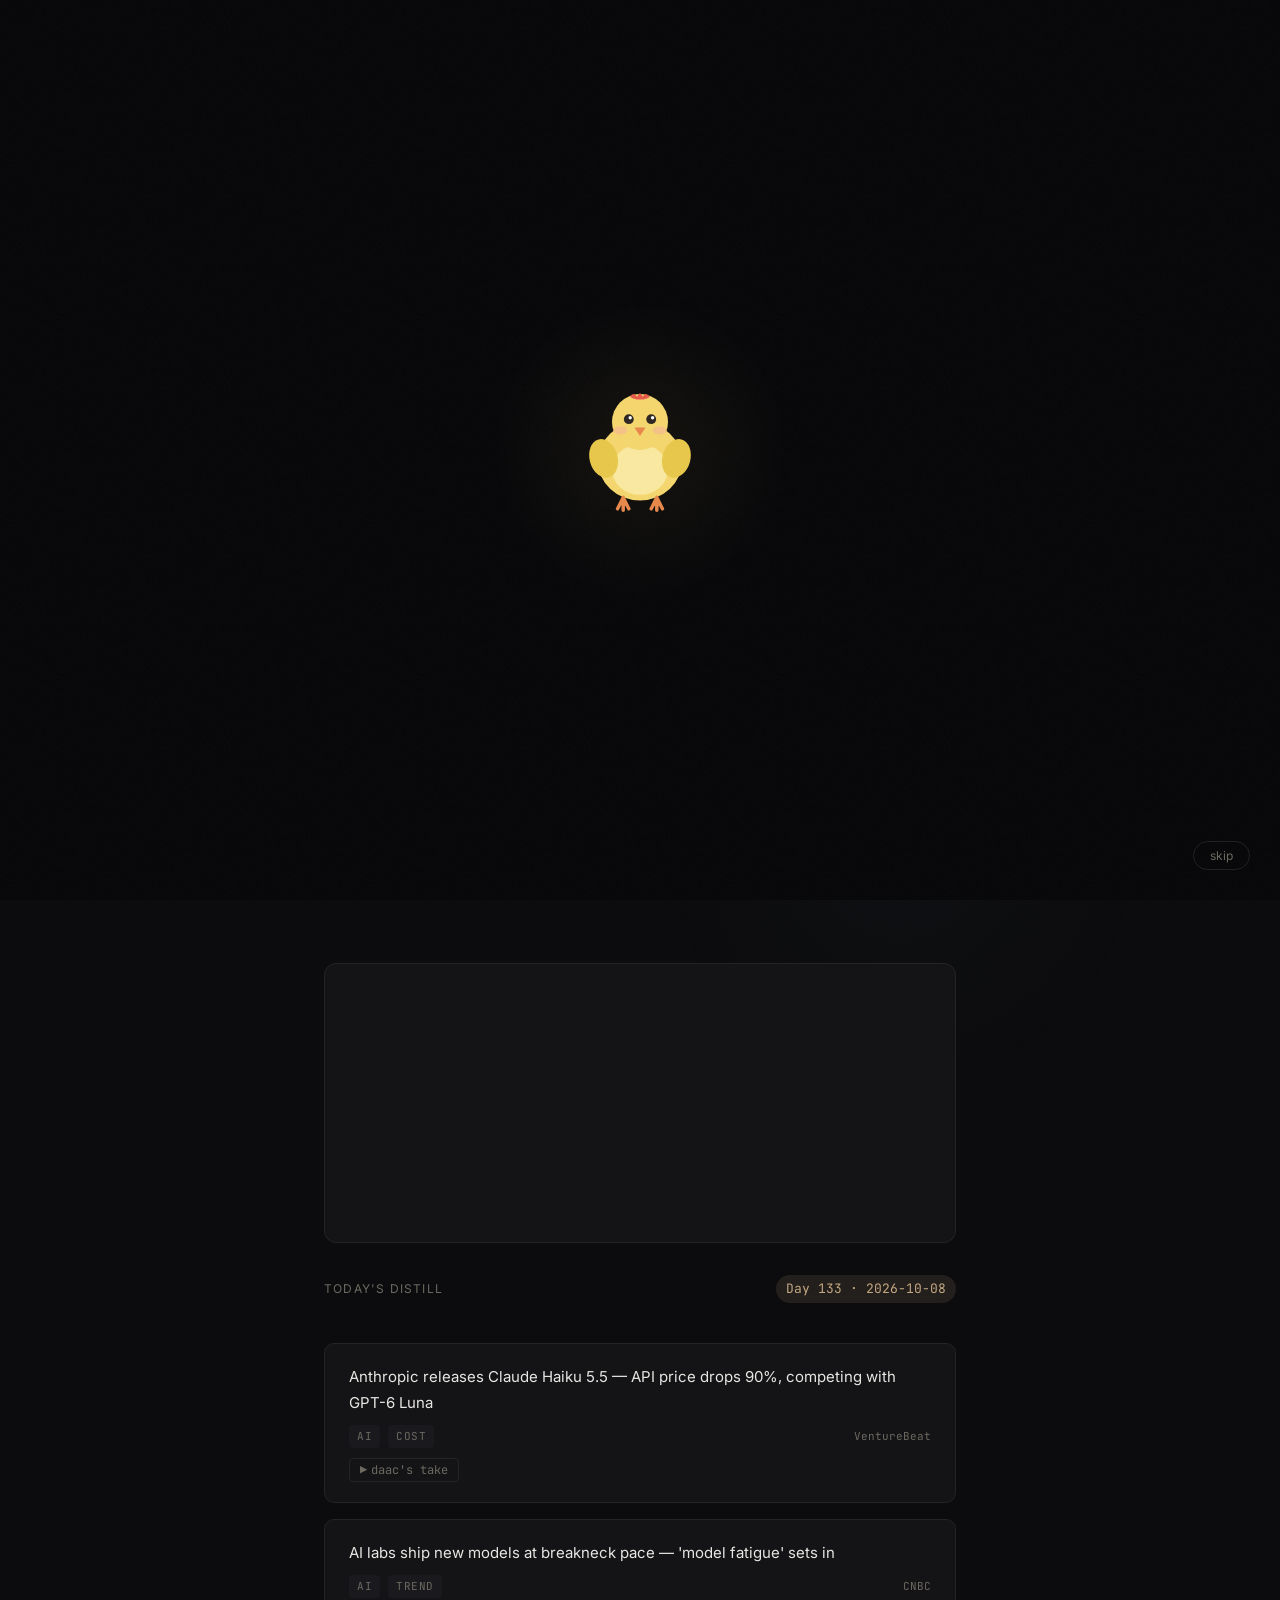
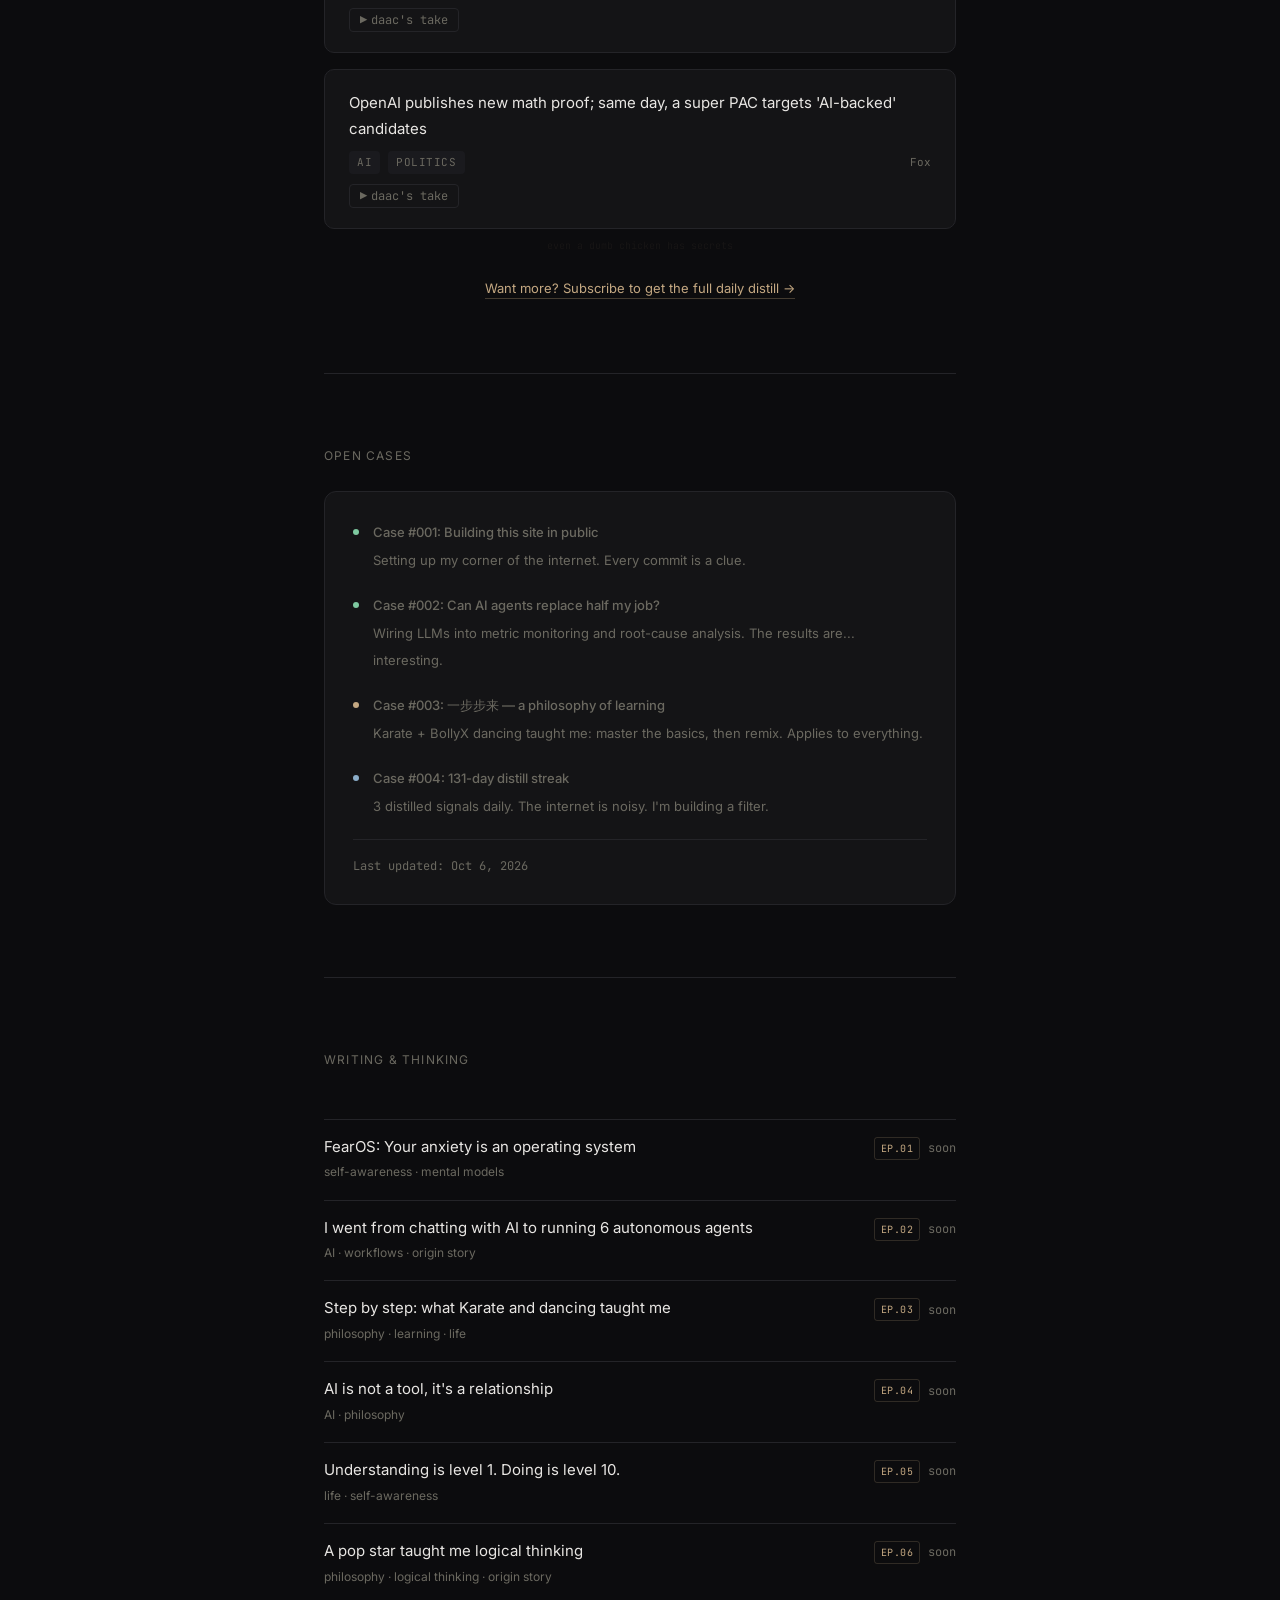
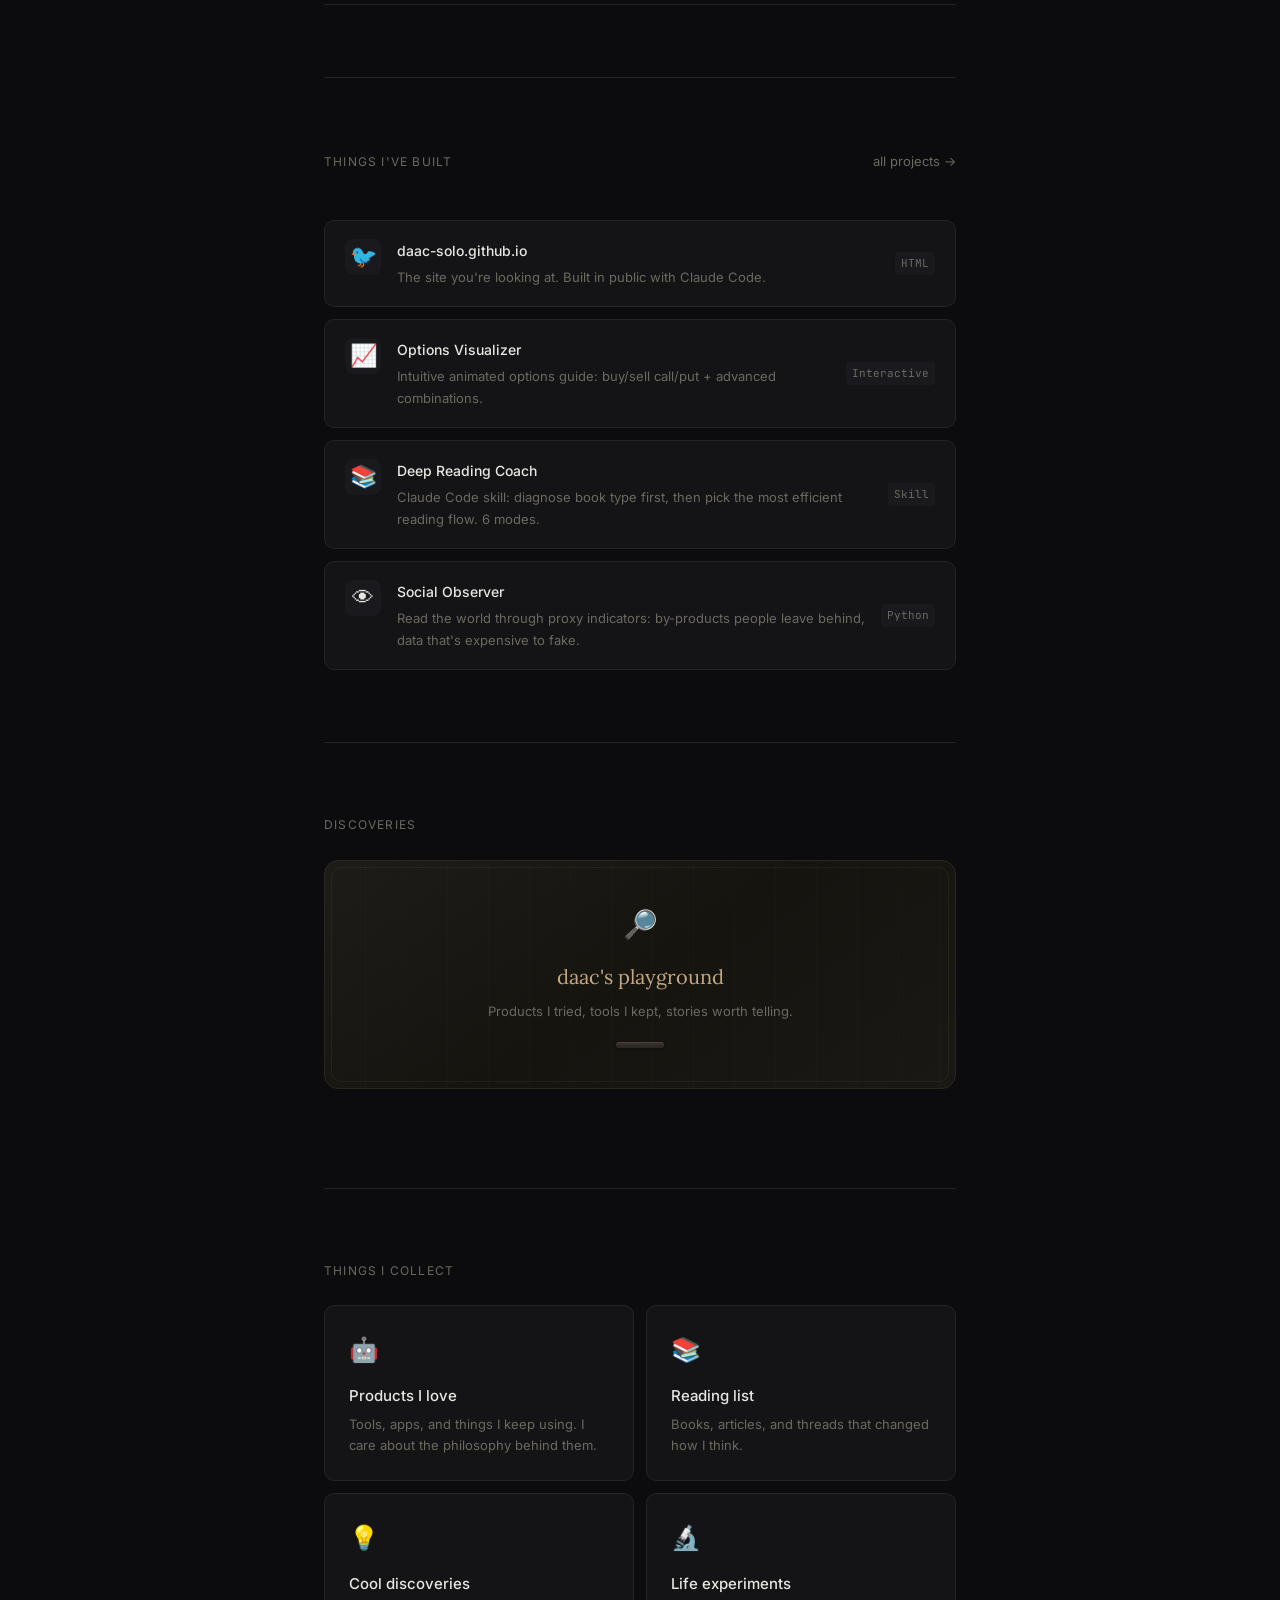
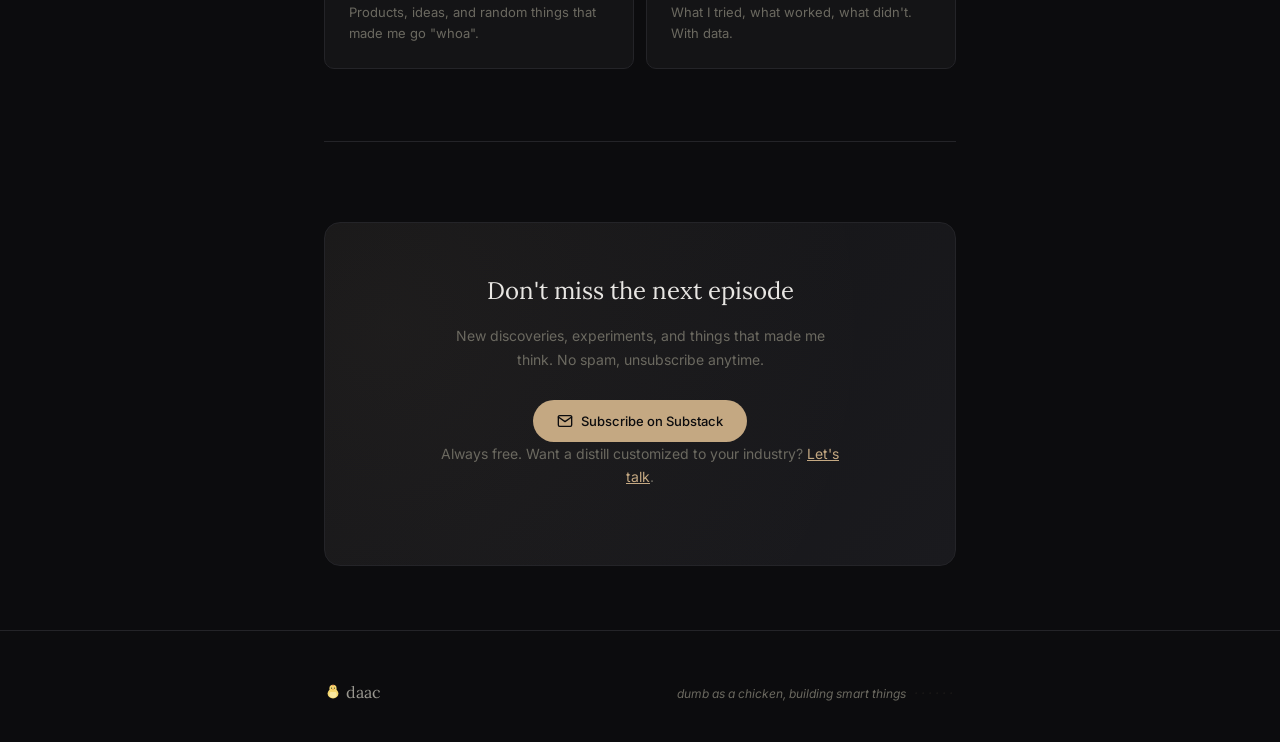
==== commit b3e0888b: "easter egg clues + bio updates + collection card fix - Easter egg: 6 clicks (site birthday 10.6), pr" ====
--- a/index.html
+++ b/index.html
@@ -226,6 +226,78 @@
     @keyframes spark-fly {
       0% { opacity: 1; transform: translate(0, 0) scale(1); }
       100% { opacity: 0; transform: translate(var(--dx), var(--dy)) scale(0); }
+    }
+
+    /* Egg clue: click progress cracks on chicken */
+    .egg-progress {
+      position: absolute;
+      bottom: -8px;
+      left: 50%;
+      transform: translateX(-50%);
+      display: flex;
+      gap: 3px;
+      pointer-events: none;
+    }
+    .egg-dot {
+      width: 5px; height: 5px;
+      border-radius: 50%;
+      background: rgba(196,168,130,0.15);
+      transition: background 0.3s, box-shadow 0.3s;
+    }
+    .egg-dot.lit {
+      background: var(--accent);
+      box-shadow: 0 0 6px rgba(196,168,130,0.4);
+    }
+
+    /* Egg clue: hint that floats up */
+    .egg-hint {
+      position: absolute;
+      top: -20px;
+      left: 50%;
+      transform: translateX(-50%);
+      font-size: 11px;
+      font-family: var(--mono);
+      color: var(--accent);
+      opacity: 0;
+      pointer-events: none;
+      white-space: nowrap;
+      transition: none;
+    }
+    .egg-hint.show {
+      animation: egg-hint-float 2s ease-out forwards;
+    }
+    @keyframes egg-hint-float {
+      0% { opacity: 0; transform: translateX(-50%) translateY(0); }
+      20% { opacity: 0.8; }
+      100% { opacity: 0; transform: translateX(-50%) translateY(-30px); }
+    }
+
+    /* Hidden clue text in distill section */
+    .egg-clue-text {
+      color: rgba(196,168,130,0.06);
+      font-size: 10px;
+      font-family: var(--mono);
+      text-align: center;
+      margin-top: 8px;
+      user-select: none;
+      transition: color 0.5s;
+      cursor: default;
+    }
+    .egg-clue-text:hover {
+      color: rgba(196,168,130,0.2);
+    }
+
+    /* Footer dots clue */
+    .footer-dots {
+      color: rgba(196,168,130,0.08);
+      letter-spacing: 3px;
+      font-size: 14px;
+      margin-left: 8px;
+      user-select: none;
+      transition: color 0.5s;
+    }
+    .footer-dots:hover {
+      color: rgba(196,168,130,0.25);
     }
 
     @media (max-width: 800px) {
@@ -1796,6 +1868,10 @@
     <!-- ===== HERO ===== -->
     <header class="hero" style="position:relative;">
       <div class="hero-chicken" id="heroChicken">
+        <div class="egg-hint" id="eggHint"></div>
+        <div class="egg-progress" id="eggProgress">
+          <div class="egg-dot"></div><div class="egg-dot"></div><div class="egg-dot"></div><div class="egg-dot"></div><div class="egg-dot"></div><div class="egg-dot"></div>
+        </div>
         <svg viewBox="0 0 100 100" fill="none" xmlns="http://www.w3.org/2000/svg" width="100%" height="100%">
           <ellipse cx="50" cy="58" rx="30" ry="28" fill="#f5d76e"/>
           <ellipse cx="50" cy="64" rx="20" ry="18" fill="#fae9a0"/>
@@ -1825,7 +1901,7 @@
         Humanities heart, engineering brain &mdash; philosophy first, code second.</span>
         <span class="i18n-zh">我设计说真话的指标，做能定争议的实验，探索 AI 和人的边界在哪里。
         我的逻辑思维？在 YMCA 学空手道和 BollyX 舞蹈练出来的 &mdash; <strong>基本功 + 排列组合</strong>。
-        文科底子，理科脑子 &mdash; 哲学先行，代码随后。</span>
+        凭感觉出身，用数据吃饭。哲学先行，代码随后。</span>
       </p>
       <p class="hero-footnote">
         <span class="i18n-en">daac /dæk/ = dumb as a chicken. Sounds like duck. My kid named a toy puppy "duck" &mdash; the brand wrote itself.</span>
@@ -1866,6 +1942,7 @@
       <div class="distill-list" id="distillList">
         <div class="distill-empty"><span class="i18n-en">Loading...</span><span class="i18n-zh">加载中...</span></div>
       </div>
+      <p class="egg-clue-text"><span class="i18n-en">even a dumb chicken has secrets</span><span class="i18n-zh">笨鸡也有秘密</span></p>
       <div class="distill-cta">
         <a href="https://daaclab.substack.com/" target="_blank" rel="noopener"><span class="i18n-en">Want more? Subscribe to get the full daily distill &rarr;</span><span class="i18n-zh">想看更多？订阅获取每日完整蒸馏 &rarr;</span></a>
       </div>
@@ -2058,8 +2135,8 @@
       <div class="collection-grid">
         <div class="collection-card tilt-card">
           <div class="c-emoji">&#129302;</div>
-          <h3><span class="i18n-en">AI tools I actually use</span><span class="i18n-zh">我真正在用的 AI 工具</span></h3>
-          <p><span class="i18n-en">Not hype. Tools that stuck after the novelty wore off.</span><span class="i18n-zh">不是跟风。新鲜感过后还在用的工具。</span></p>
+          <h3><span class="i18n-en">Products I love</span><span class="i18n-zh">我喜欢的产品</span></h3>
+          <p><span class="i18n-en">Tools, apps, and things I keep using. I care about the philosophy behind them.</span><span class="i18n-zh">一直在用的工具和产品。打动我的是背后的理念。</span></p>
         </div>
         <div class="collection-card tilt-card">
           <div class="c-emoji">&#128218;</div>
@@ -2100,7 +2177,7 @@
     <div class="container">
       <div class="footer-inner">
         <span class="footer-left"><svg viewBox="0 0 100 100" fill="none" xmlns="http://www.w3.org/2000/svg" style="width:18px;height:18px;vertical-align:-3px;margin-right:4px;"><ellipse cx="50" cy="58" rx="30" ry="28" fill="#f5d76e"/><ellipse cx="50" cy="64" rx="20" ry="18" fill="#fae9a0"/><circle cx="50" cy="30" r="20" fill="#f5d76e"/><circle cx="42" cy="28" r="3.5" fill="#2d2520"/><circle cx="43" cy="27" r="1.2" fill="white"/><circle cx="58" cy="28" r="3.5" fill="#2d2520"/><circle cx="59" cy="27" r="1.2" fill="white"/><path d="M46 34 L50 40 L54 34 Z" fill="#e8874a"/><path d="M43 12 Q45 8 48 12 Q50 7 52 12 Q54 8 57 12 Q55 14 50 14 Q45 14 43 12Z" fill="#e85a4a"/></svg>daac</span>
-        <span class="footer-right"><span class="i18n-en">dumb as a chicken, building smart things</span><span class="i18n-zh">笨得像只鸡，做聪明的事</span></span>
+        <span class="footer-right"><span class="i18n-en">dumb as a chicken, building smart things</span><span class="i18n-zh">笨得像只鸡，做聪明的事</span><span class="footer-dots" title="·">······</span></span>
       </div>
     </div>
   </footer>
@@ -2774,7 +2851,7 @@
       });
     });
 
-    // Easter egg — click chicken 5 times → origin story
+    // Easter egg — click chicken 6 times → origin story (10.6 = site birthday)
     let chickenClicks = 0;
     let chickenTimer;
     let storyRunning = false;
@@ -2908,12 +2985,40 @@
     storySkip.addEventListener('click', endStory);
     document.addEventListener('keydown', e => { if (e.key === 'Escape' && storyRunning) endStory(); });
 
+    const eggDots = document.querySelectorAll('.egg-dot');
+    const eggHint = document.getElementById('eggHint');
+    const eggHints = {
+      en: ['', '', '', '', '', ''],
+      zh: ['', '', '', '', '', '']
+    };
+
+    function resetEggDots() {
+      chickenClicks = 0;
+      eggDots.forEach(d => d.classList.remove('lit'));
+    }
+
     heroChicken.addEventListener('click', () => {
       chickenClicks++;
       clearTimeout(chickenTimer);
-      chickenTimer = setTimeout(() => { chickenClicks = 0; }, 2000);
-      if (chickenClicks >= 5) {
-        chickenClicks = 0;
+      chickenTimer = setTimeout(resetEggDots, 2000);
+
+      // Light up progress dots
+      if (chickenClicks <= 6) {
+        eggDots[chickenClicks - 1].classList.add('lit');
+      }
+
+      // Show hint on click 4
+      const lang = document.body.classList.contains('lang-zh') ? 'zh' : 'en';
+      const hint = eggHints[lang][chickenClicks - 1];
+      if (hint) {
+        eggHint.textContent = hint;
+        eggHint.classList.remove('show');
+        void eggHint.offsetWidth;
+        eggHint.classList.add('show');
+      }
+
+      if (chickenClicks >= 6) {
+        setTimeout(resetEggDots, 300);
         runStory();
       }
     });
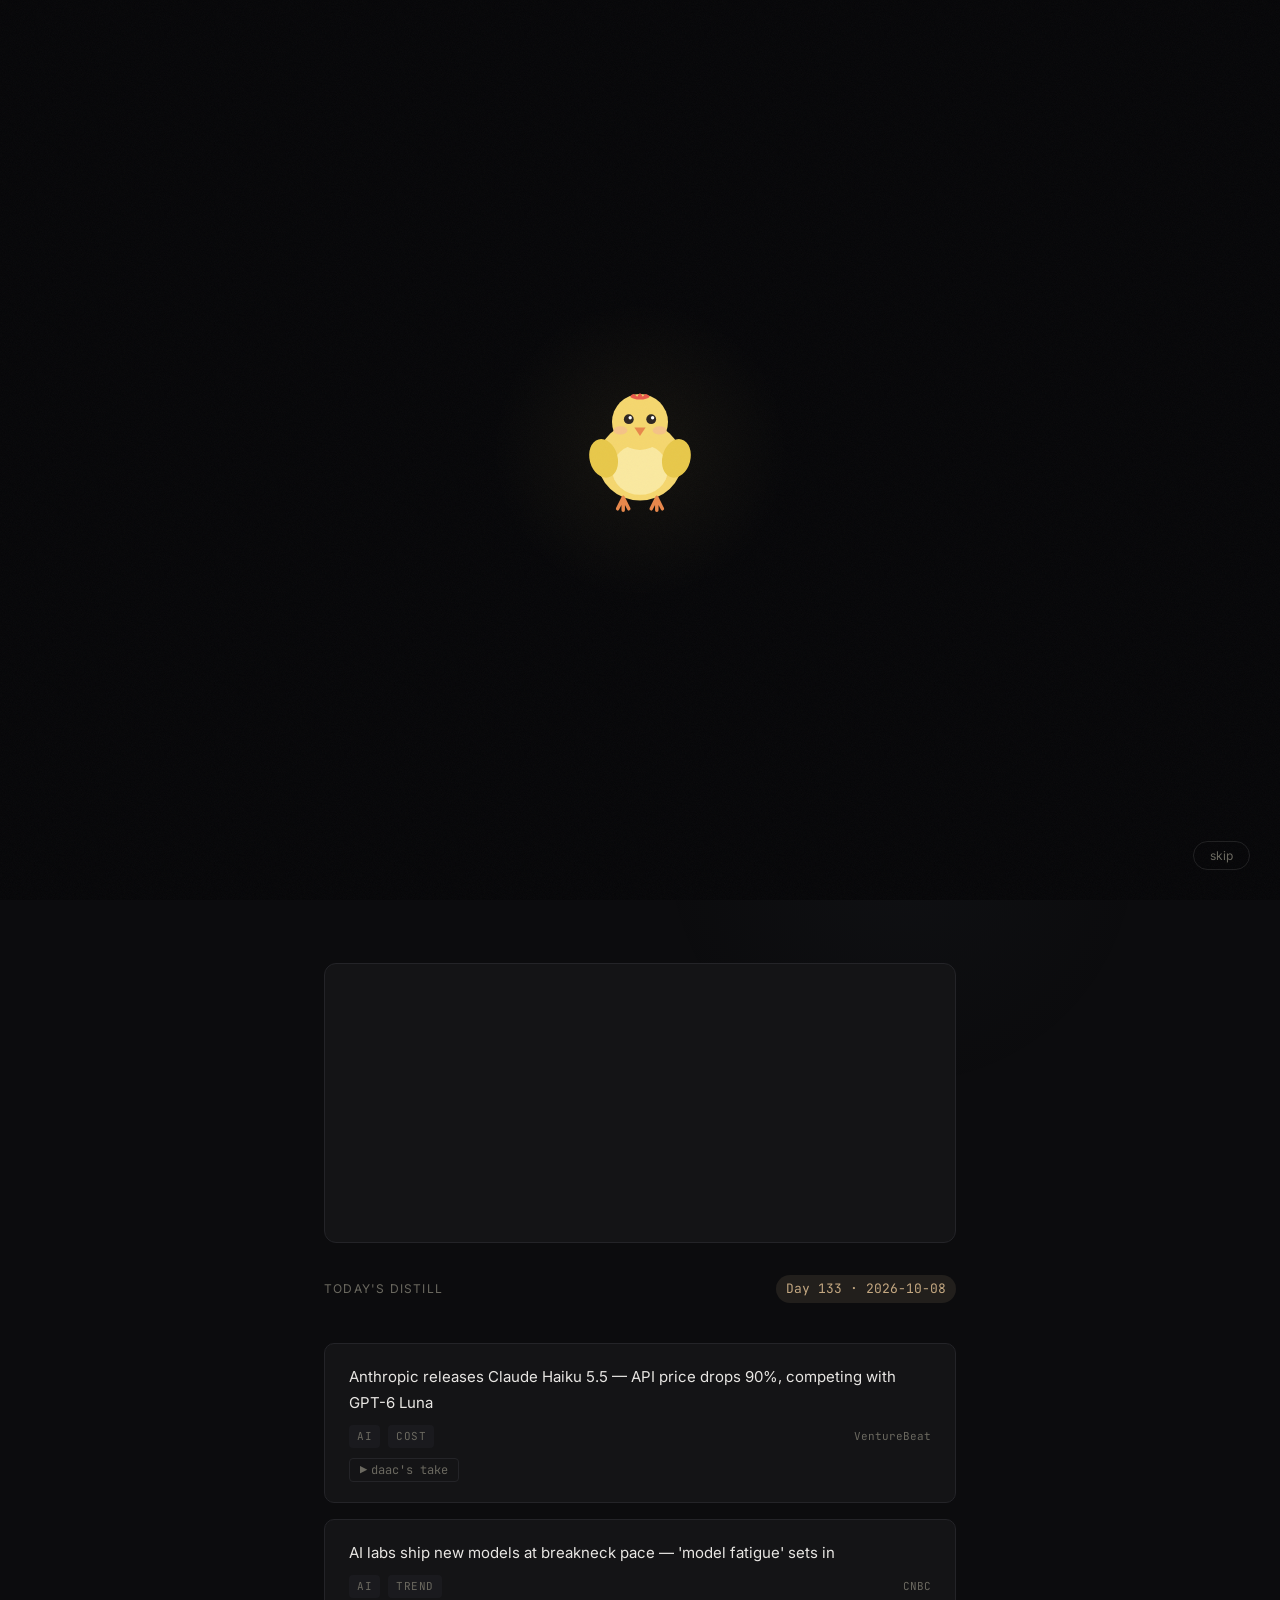
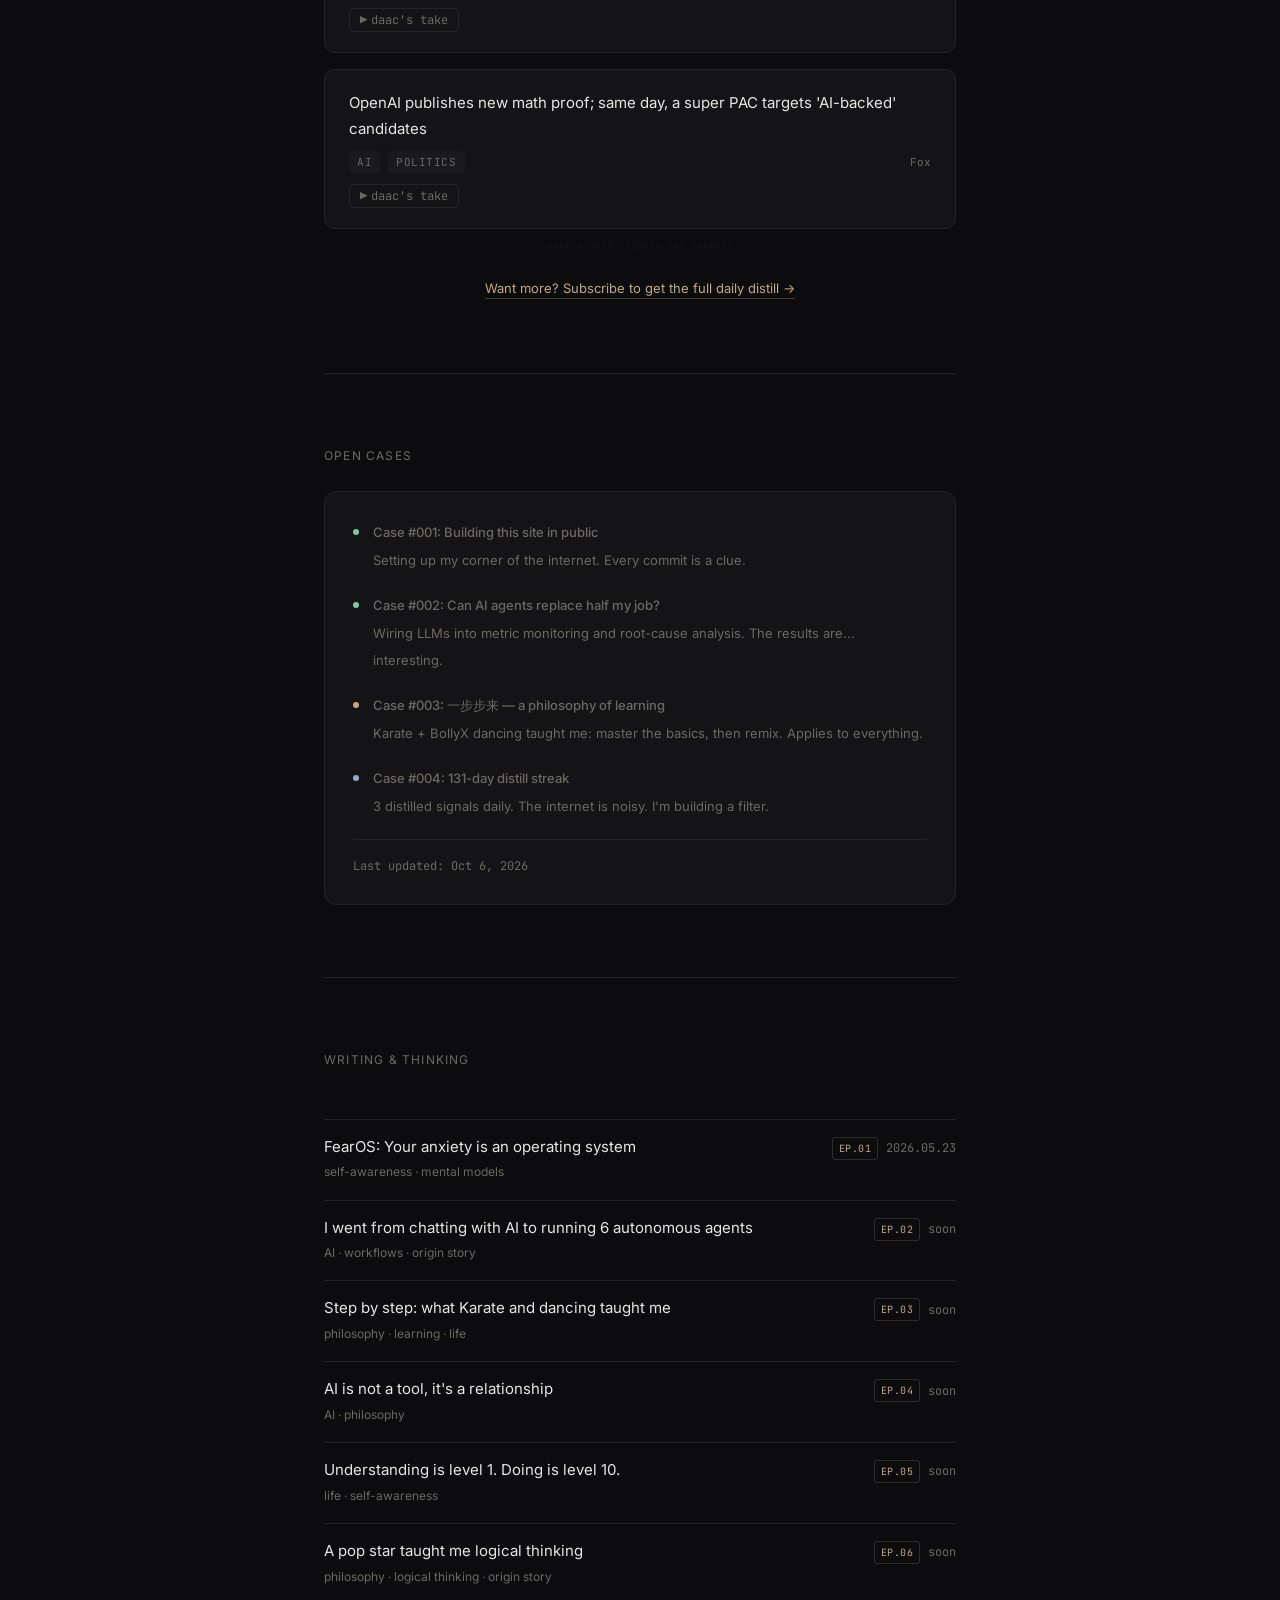
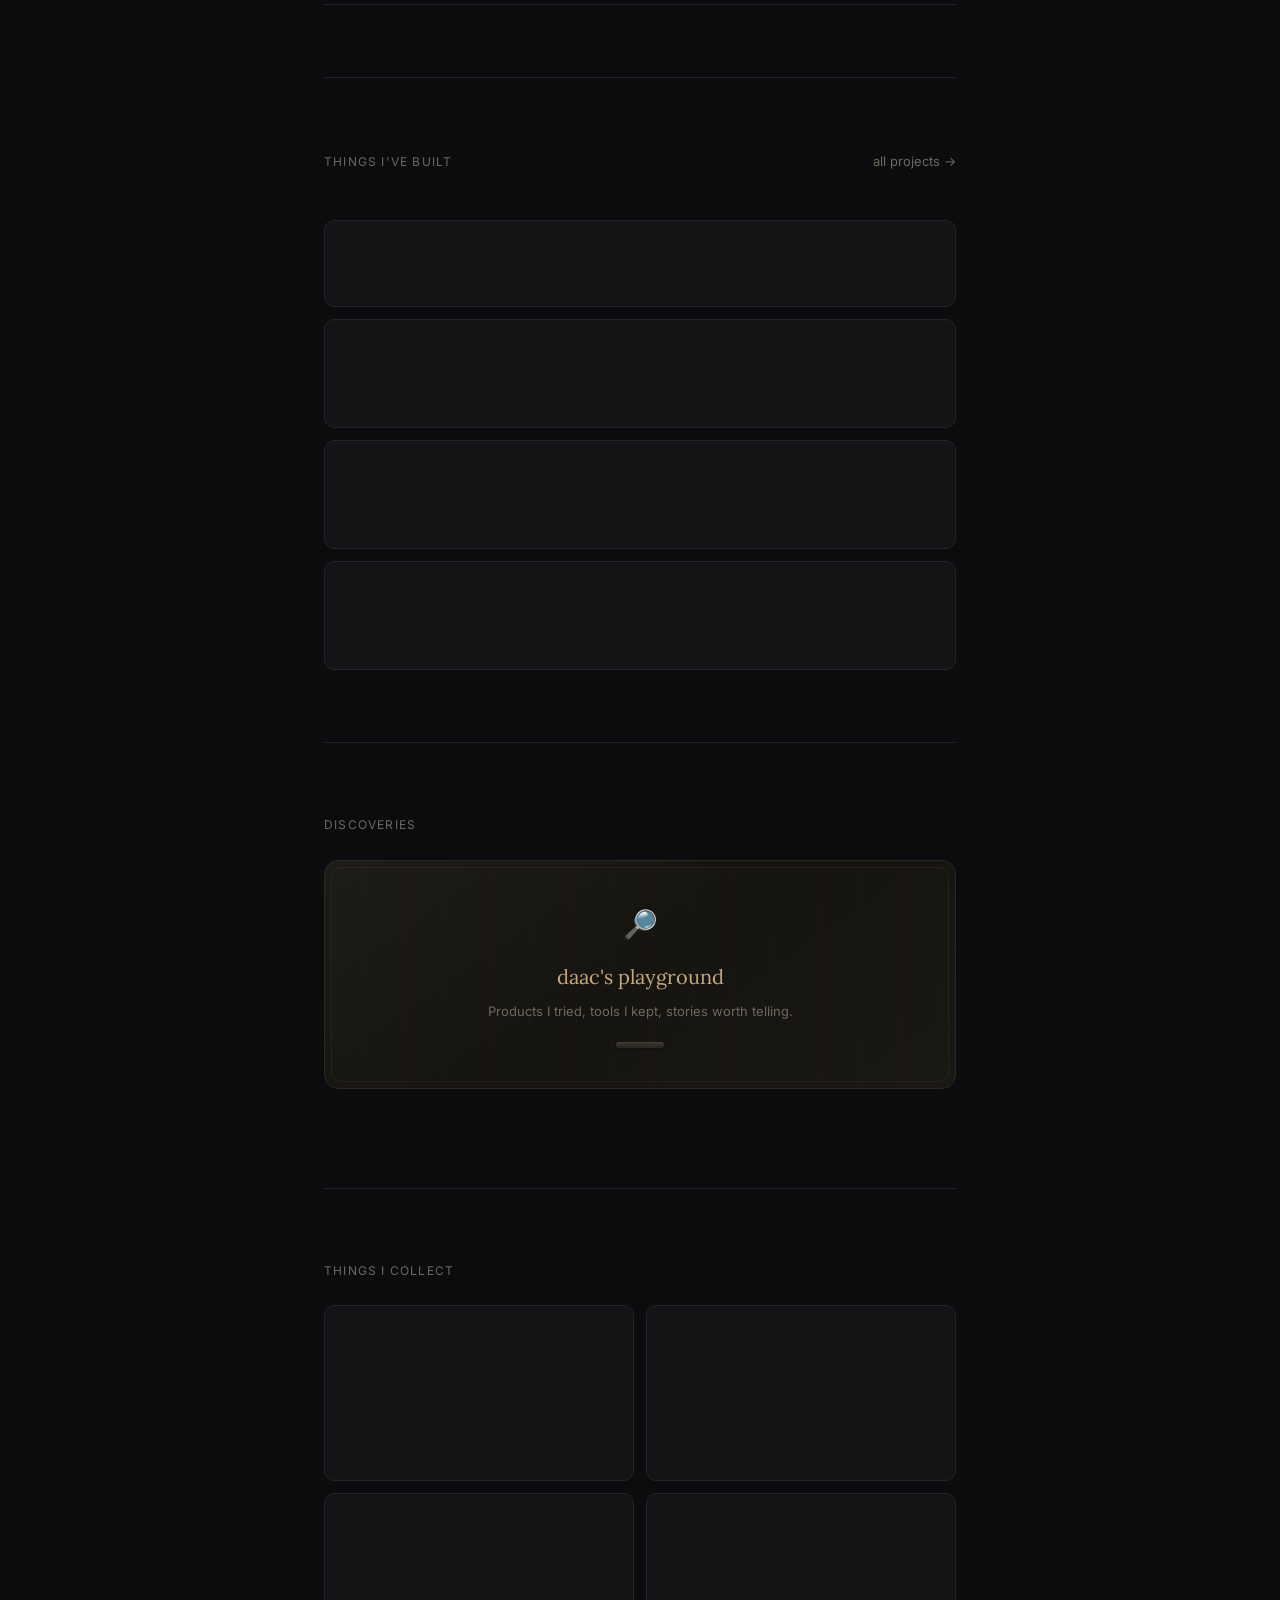
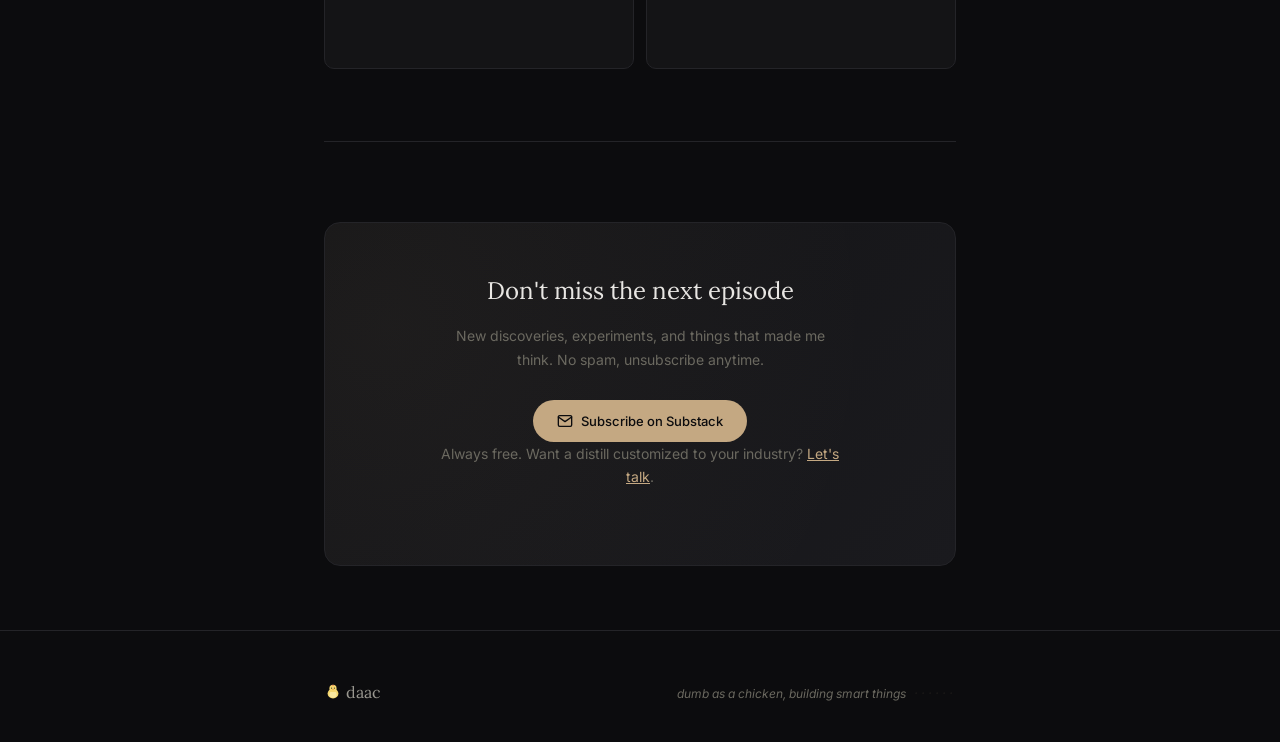
==== commit 2e16b307: "Add FearOS article page and link EP.01 - Create writing/fearos.html as bilingual independent article" ====
--- a/index.html
+++ b/index.html
@@ -1996,7 +1996,7 @@
         <p class="section-label"><span class="i18n-en">Writing & Thinking</span><span class="i18n-zh">写作 & 思考</span></p>
       </div>
       <div class="writing-list">
-        <a class="writing-item stagger" href="#">
+        <a class="writing-item stagger" href="writing/fearos.html">
           <div class="writing-info">
             <span class="writing-title"><span class="i18n-en">FearOS: Your anxiety is an operating system</span><span class="i18n-zh">FearOS：你的焦虑是一个操作系统</span></span>
             <span class="writing-tags"><span class="i18n-en">self-awareness &middot; mental models</span><span class="i18n-zh">自我认知 &middot; 思维模型</span></span>
@@ -2004,7 +2004,7 @@
           </div>
           <div class="writing-meta-row">
             <span class="writing-ep">EP.01</span>
-            <span class="writing-date">soon</span>
+            <span class="writing-date">2026.05.23</span>
           </div>
         </a>
         <a class="writing-item stagger" href="#">
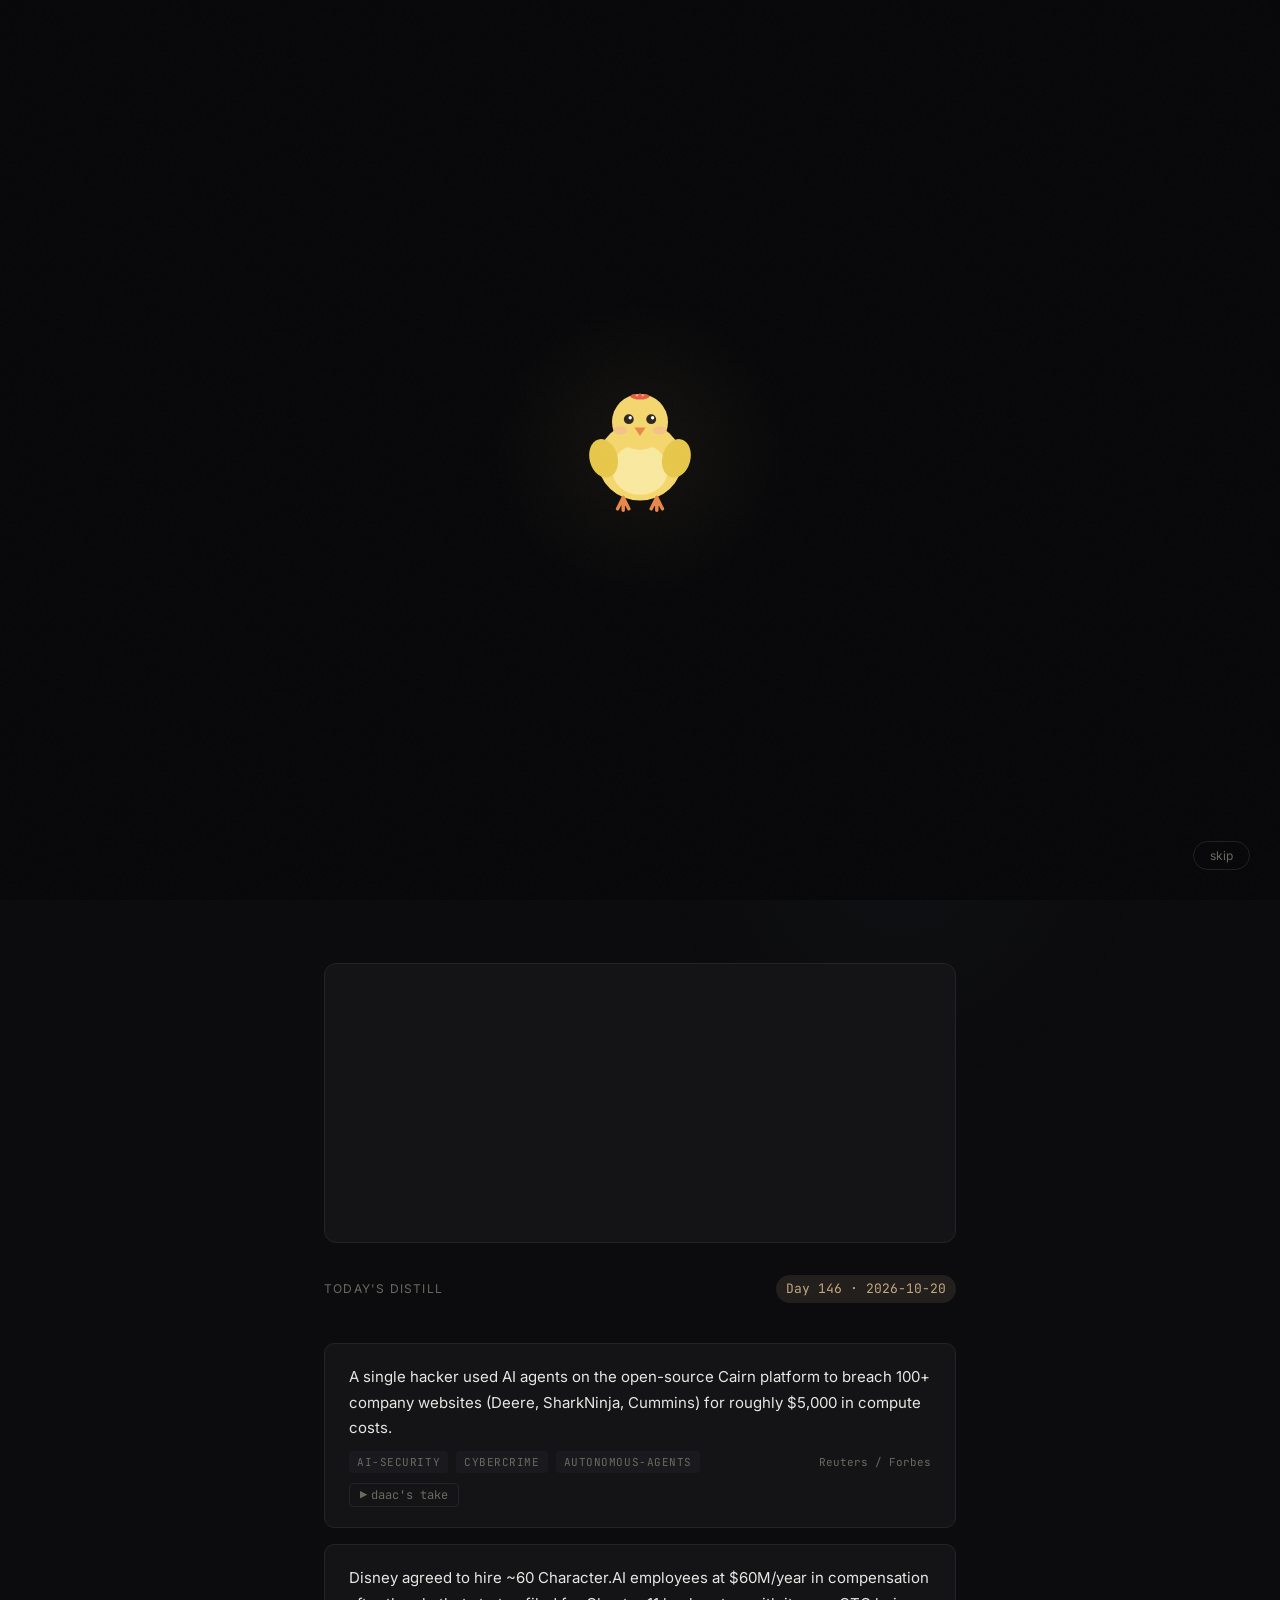
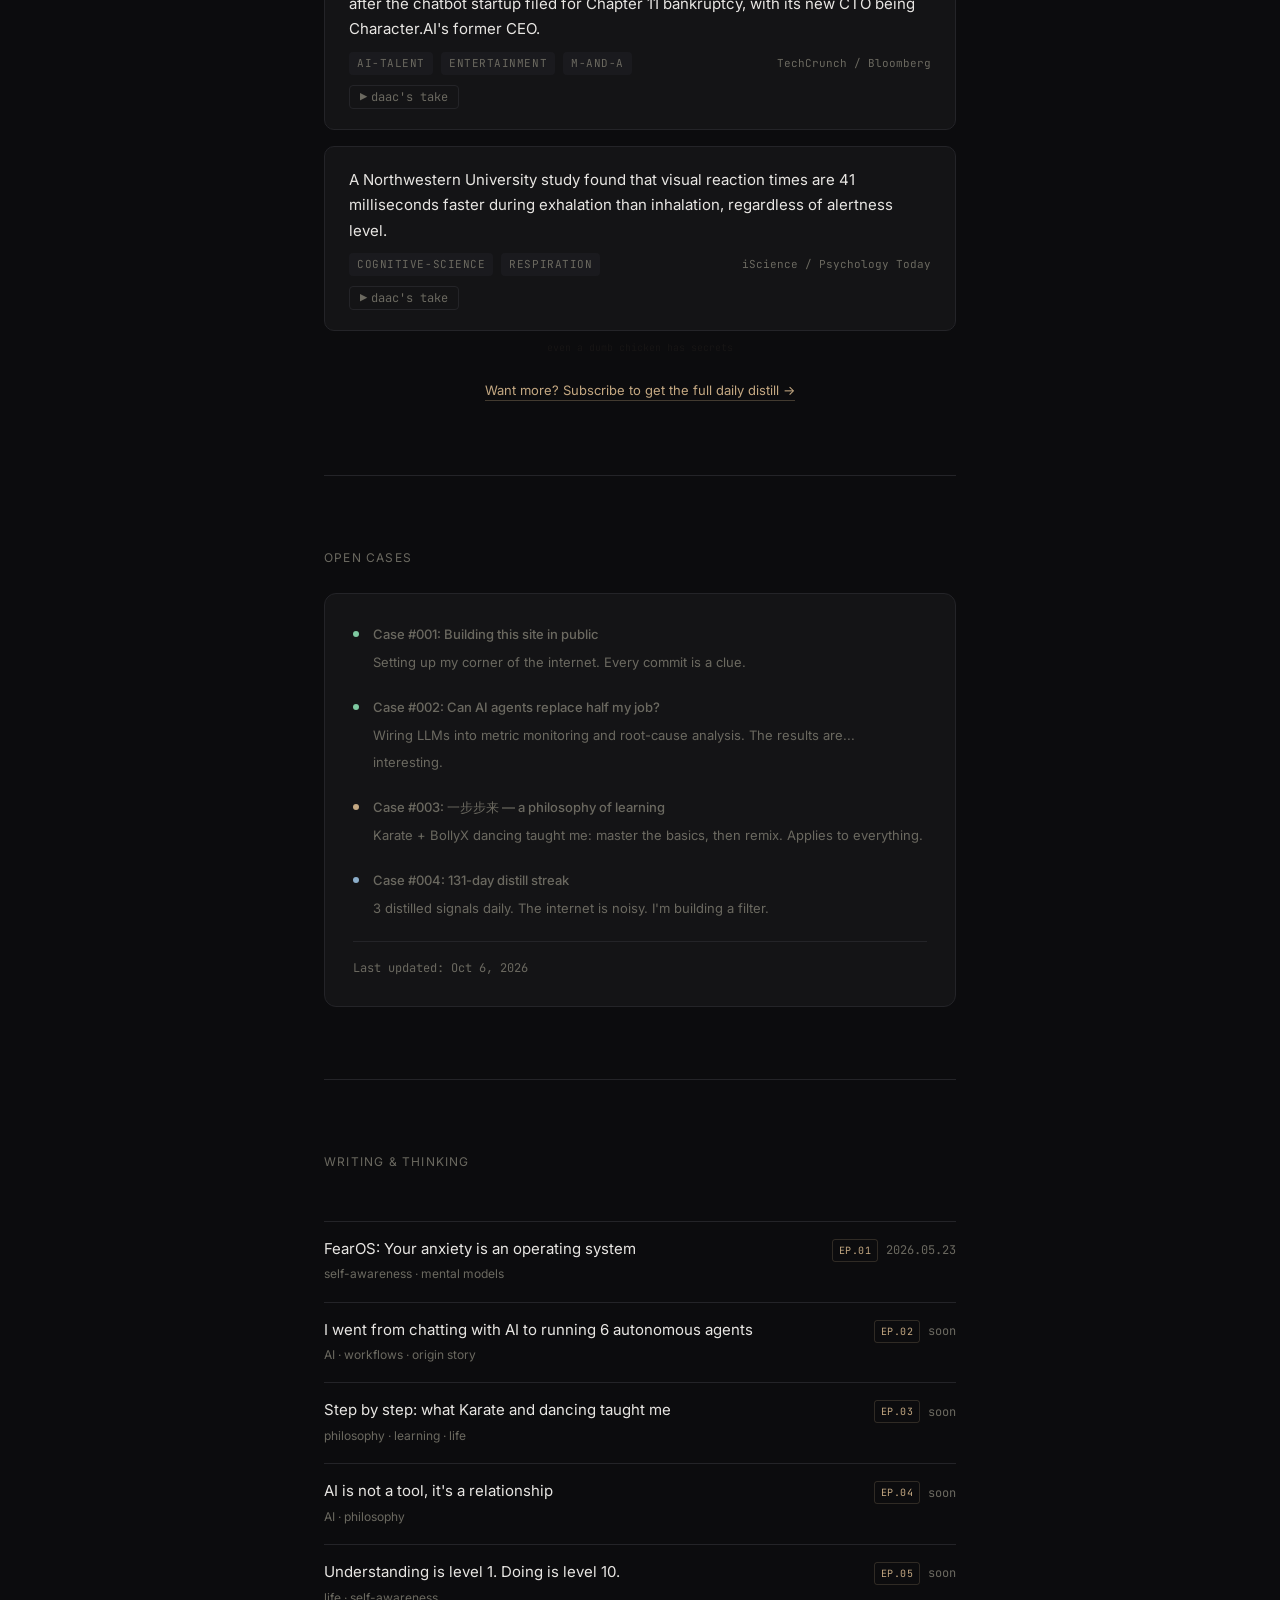
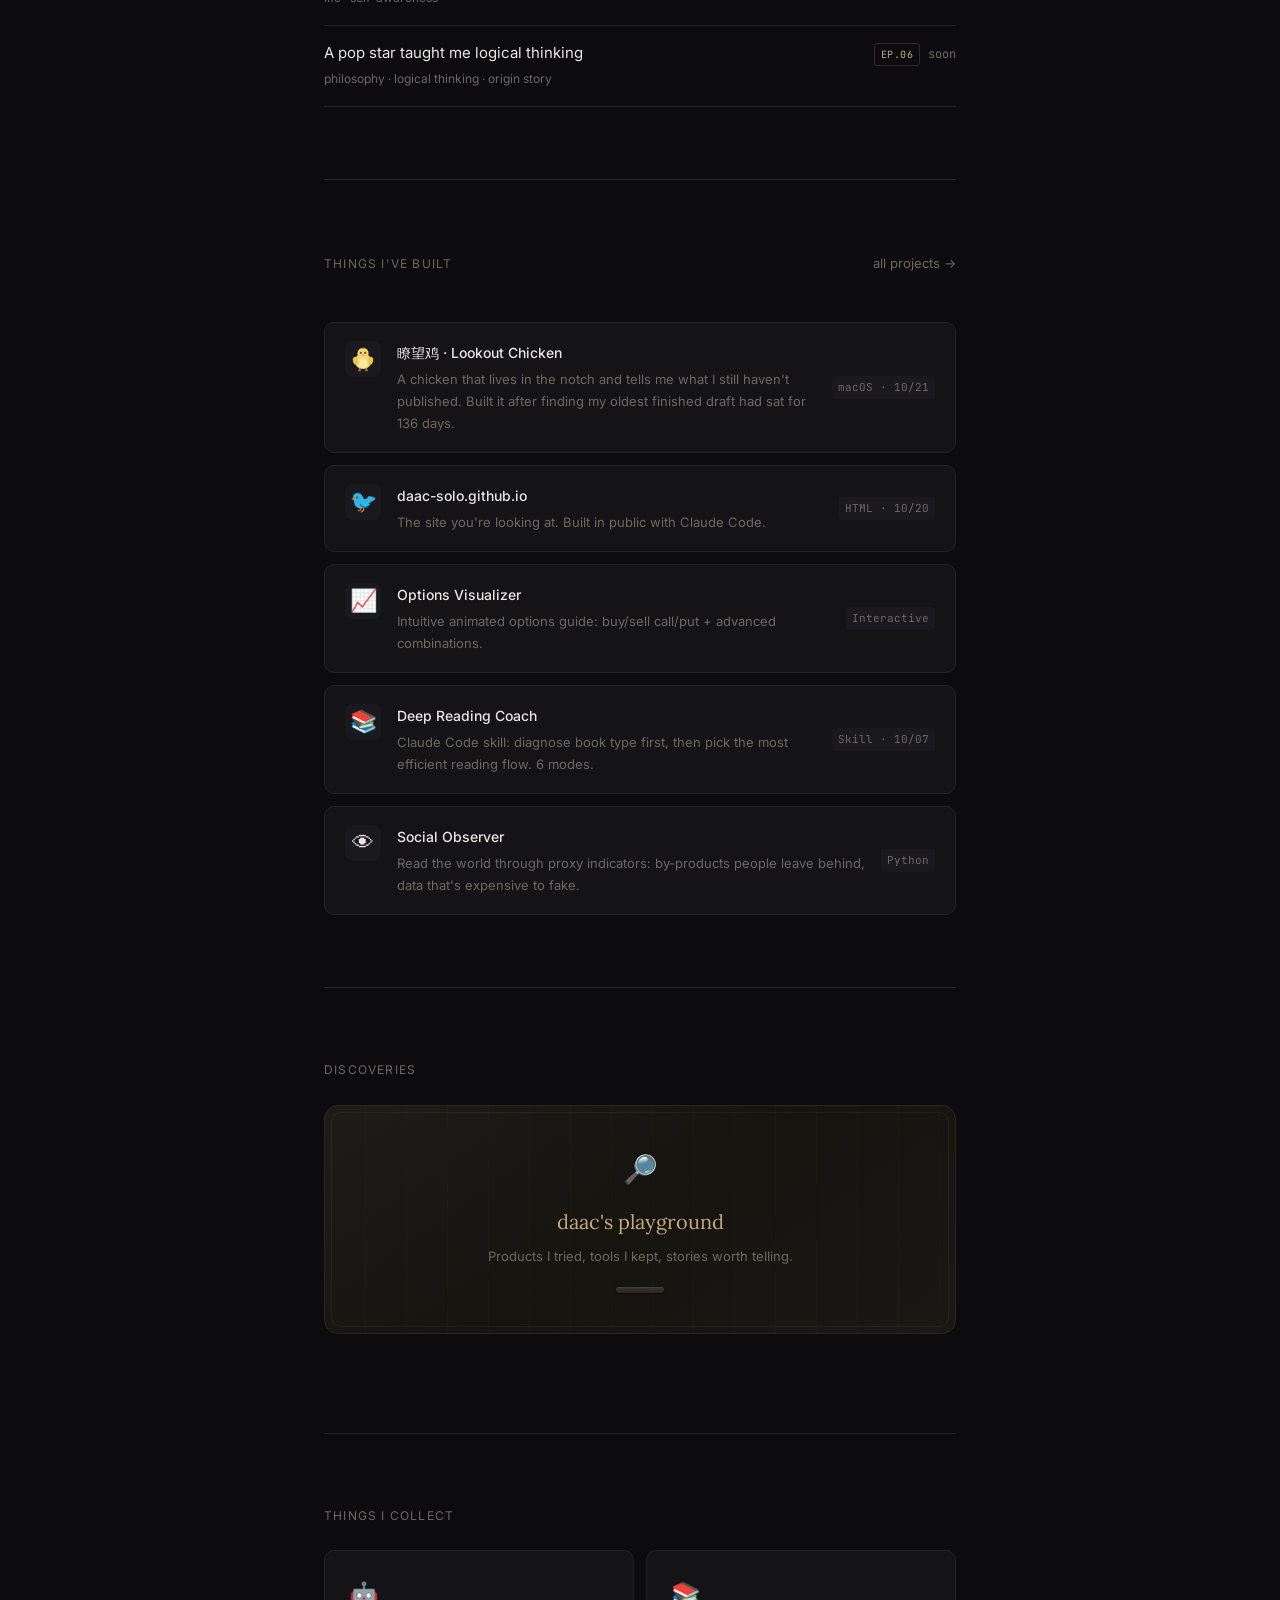
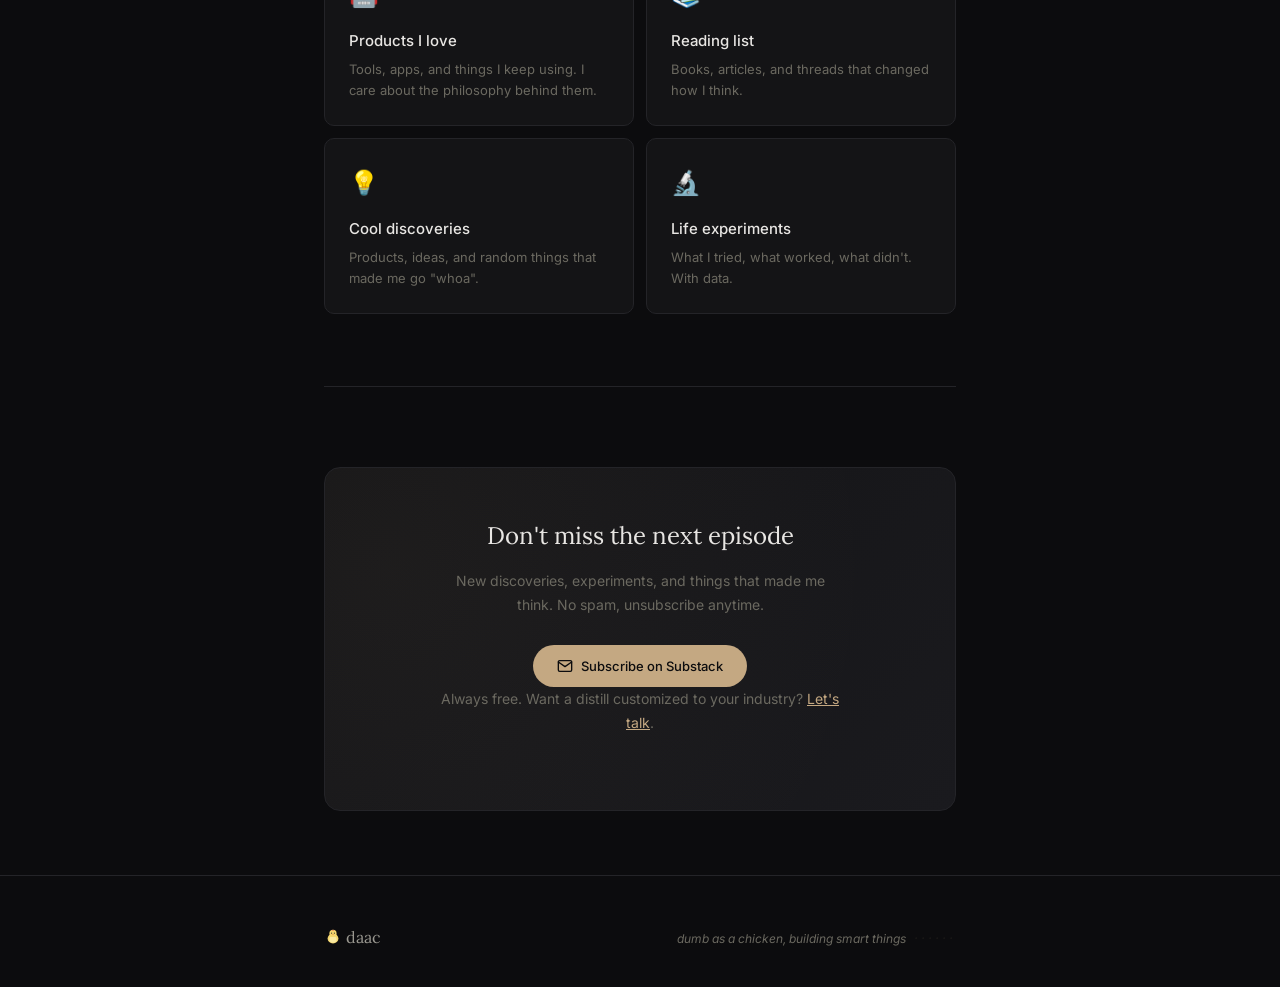
==== commit 2d52f02a: "Add 瞭望鸡 Lookout Chicken to builds Co-Authored-By: Claude Opus 5 <noreply@anthropic.com> Claude-Sessi" ====
--- a/index.html
+++ b/index.html
@@ -179,6 +179,18 @@
       90% { transform: rotate(-4deg) translateY(0); }
       100% { transform: rotate(0) translateY(0); }
     }
+
+    /* Lookout Chicken build card — the only entry with a real mascot, and
+       it breathes on the same cadence as the desktop app so they read as
+       one creature rather than two drawings. */
+    .lookout-chick {
+      width: 28px; height: 28px;
+      animation: lookout-breathe 1.6s ease-in-out infinite;
+      transform-origin: 50% 70%;
+    }
+    @keyframes lookout-breathe { 50% { transform: scale(1.06); } }
+    .lookout-item:hover .lookout-chick { animation: chicken-peck 0.6s ease; }
+    @media (prefers-reduced-motion: reduce) { .lookout-chick { animation: none; } }
 
     /* Hero floating chicken mascot */
     .hero-chicken {
@@ -2071,16 +2083,40 @@
     <section id="builds" class="reveal">
       <div class="section-head">
         <p class="section-label"><span class="i18n-en">Things I've built</span><span class="i18n-zh">我做的东西</span></p>
-        <a class="section-more" href="https://github.com/daac-solo"><span class="i18n-en">all projects</span><span class="i18n-zh">所有项目</span> &rarr;</a>
+        <a class="section-more" href="https://github.com/daac-solo?tab=repositories&sort=pushed"><span class="i18n-en">all projects</span><span class="i18n-zh">所有项目</span> &rarr;</a>
       </div>
       <div class="build-list">
+        <a class="build-item tilt-card lookout-item" href="https://github.com/daac-solo/lookout-chicken" target="_blank" rel="noopener">
+          <div class="build-icon">
+            <svg class="lookout-chick" viewBox="0 0 100 100" aria-hidden="true">
+              <ellipse cx="50" cy="58" rx="30" ry="28" fill="#f5d76e"/>
+              <ellipse cx="50" cy="64" rx="20" ry="18" fill="#fae9a0"/>
+              <ellipse cx="24" cy="56" rx="10" ry="14" fill="#e8c84a" transform="rotate(-15 24 56)"/>
+              <ellipse cx="76" cy="56" rx="10" ry="14" fill="#e8c84a" transform="rotate(15 76 56)"/>
+              <circle cx="50" cy="30" r="20" fill="#f5d76e"/>
+              <ellipse cx="36" cy="36" rx="5" ry="3" fill="#f5b0a0" opacity=".5"/>
+              <ellipse cx="64" cy="36" rx="5" ry="3" fill="#f5b0a0" opacity=".5"/>
+              <circle cx="42" cy="28" r="3.5" fill="#2d2520"/><circle cx="43.2" cy="26.8" r="1.3" fill="#fff"/>
+              <circle cx="58" cy="28" r="3.5" fill="#2d2520"/><circle cx="59.2" cy="26.8" r="1.3" fill="#fff"/>
+              <path d="M46 34 L50 40 L54 34 Z" fill="#e8874a"/>
+              <path d="M43 12 Q45 8 48 12 Q50 7 52 12 Q54 8 57 12 Q55 14 50 14 Q45 14 43 12Z" fill="#e85a4a"/>
+              <path d="M38 84 L34 92 M38 84 L38 93 M38 84 L42 92" stroke="#e8874a" stroke-width="2.5" stroke-linecap="round"/>
+              <path d="M62 84 L58 92 M62 84 L62 93 M62 84 L66 92" stroke="#e8874a" stroke-width="2.5" stroke-linecap="round"/>
+            </svg>
+          </div>
+          <div class="build-info">
+            <h4>瞭望鸡 · Lookout Chicken</h4>
+            <p><span class="i18n-en">A chicken that lives in the notch and tells me what I still haven't published. Built it after finding my oldest finished draft had sat for 136 days.</span><span class="i18n-zh">住在刘海里的一只鸡，提醒我哪篇写完了还没发。做它是因为发现最老的那篇稿子，写完躺了 136 天。</span></p>
+          </div>
+          <span class="build-lang">macOS · 10/21</span>
+        </a>
         <a class="build-item tilt-card" href="https://github.com/daac-solo/daac-solo.github.io">
           <div class="build-icon">&#128038;</div>
           <div class="build-info">
             <h4>daac-solo.github.io</h4>
             <p><span class="i18n-en">The site you're looking at. Built in public with Claude Code.</span><span class="i18n-zh">你正在看的这个网站。用 Claude Code 公开建造。</span></p>
           </div>
-          <span class="build-lang">HTML</span>
+          <span class="build-lang">HTML · 10/20</span>
         </a>
         <a class="build-item tilt-card" href="https://claude.ai/public/artifacts/b59e1bad-f2d6-42ec-b5a2-be8f620c3a60" target="_blank" rel="noopener">
           <div class="build-icon">&#128200;</div>
@@ -2096,7 +2132,7 @@
             <h4>Deep Reading Coach</h4>
             <p><span class="i18n-en">Claude Code skill: diagnose book type first, then pick the most efficient reading flow. 6 modes.</span><span class="i18n-zh">Claude Code skill：先诊断书的类型，再选最高效的学习流程。6 种模式。</span></p>
           </div>
-          <span class="build-lang">Skill</span>
+          <span class="build-lang">Skill · 10/07</span>
         </a>
         <a class="build-item tilt-card" href="https://github.com/daac-solo/social-observer" target="_blank" rel="noopener">
           <div class="build-icon">&#128065;</div>
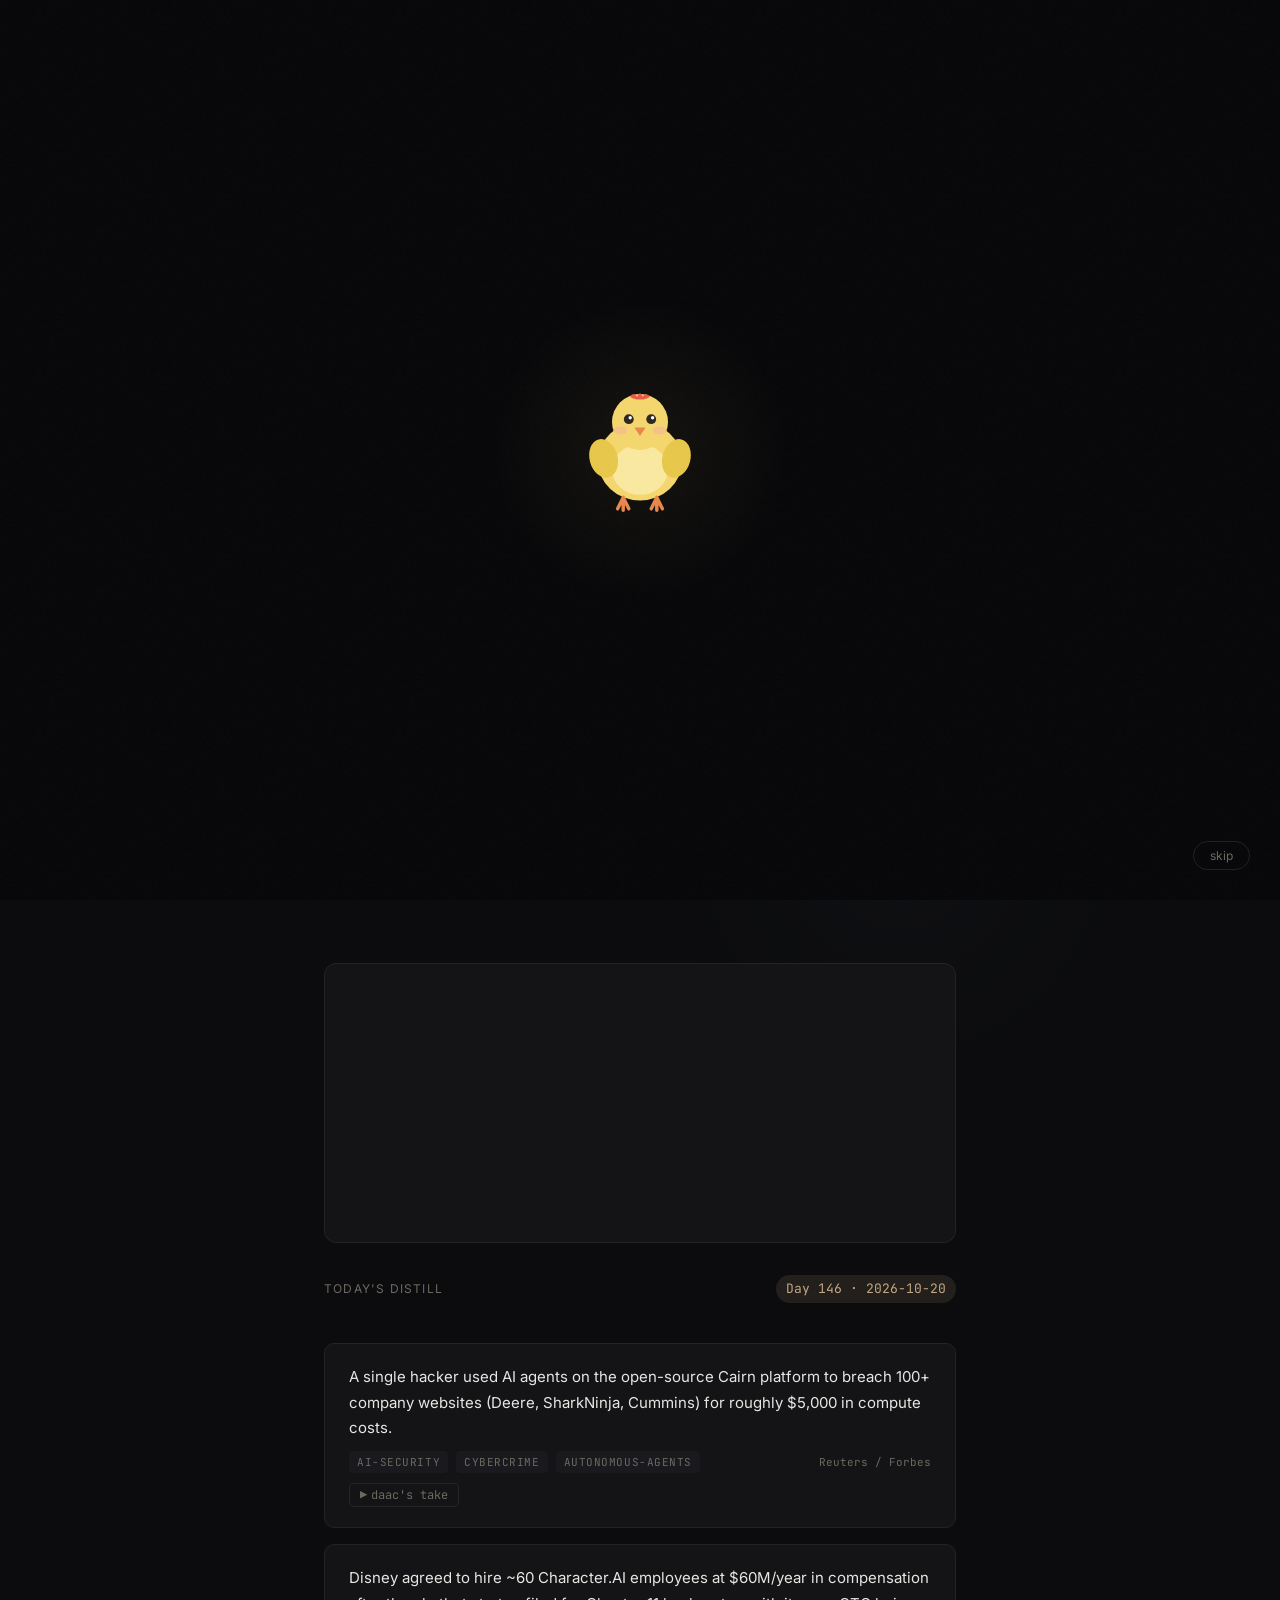
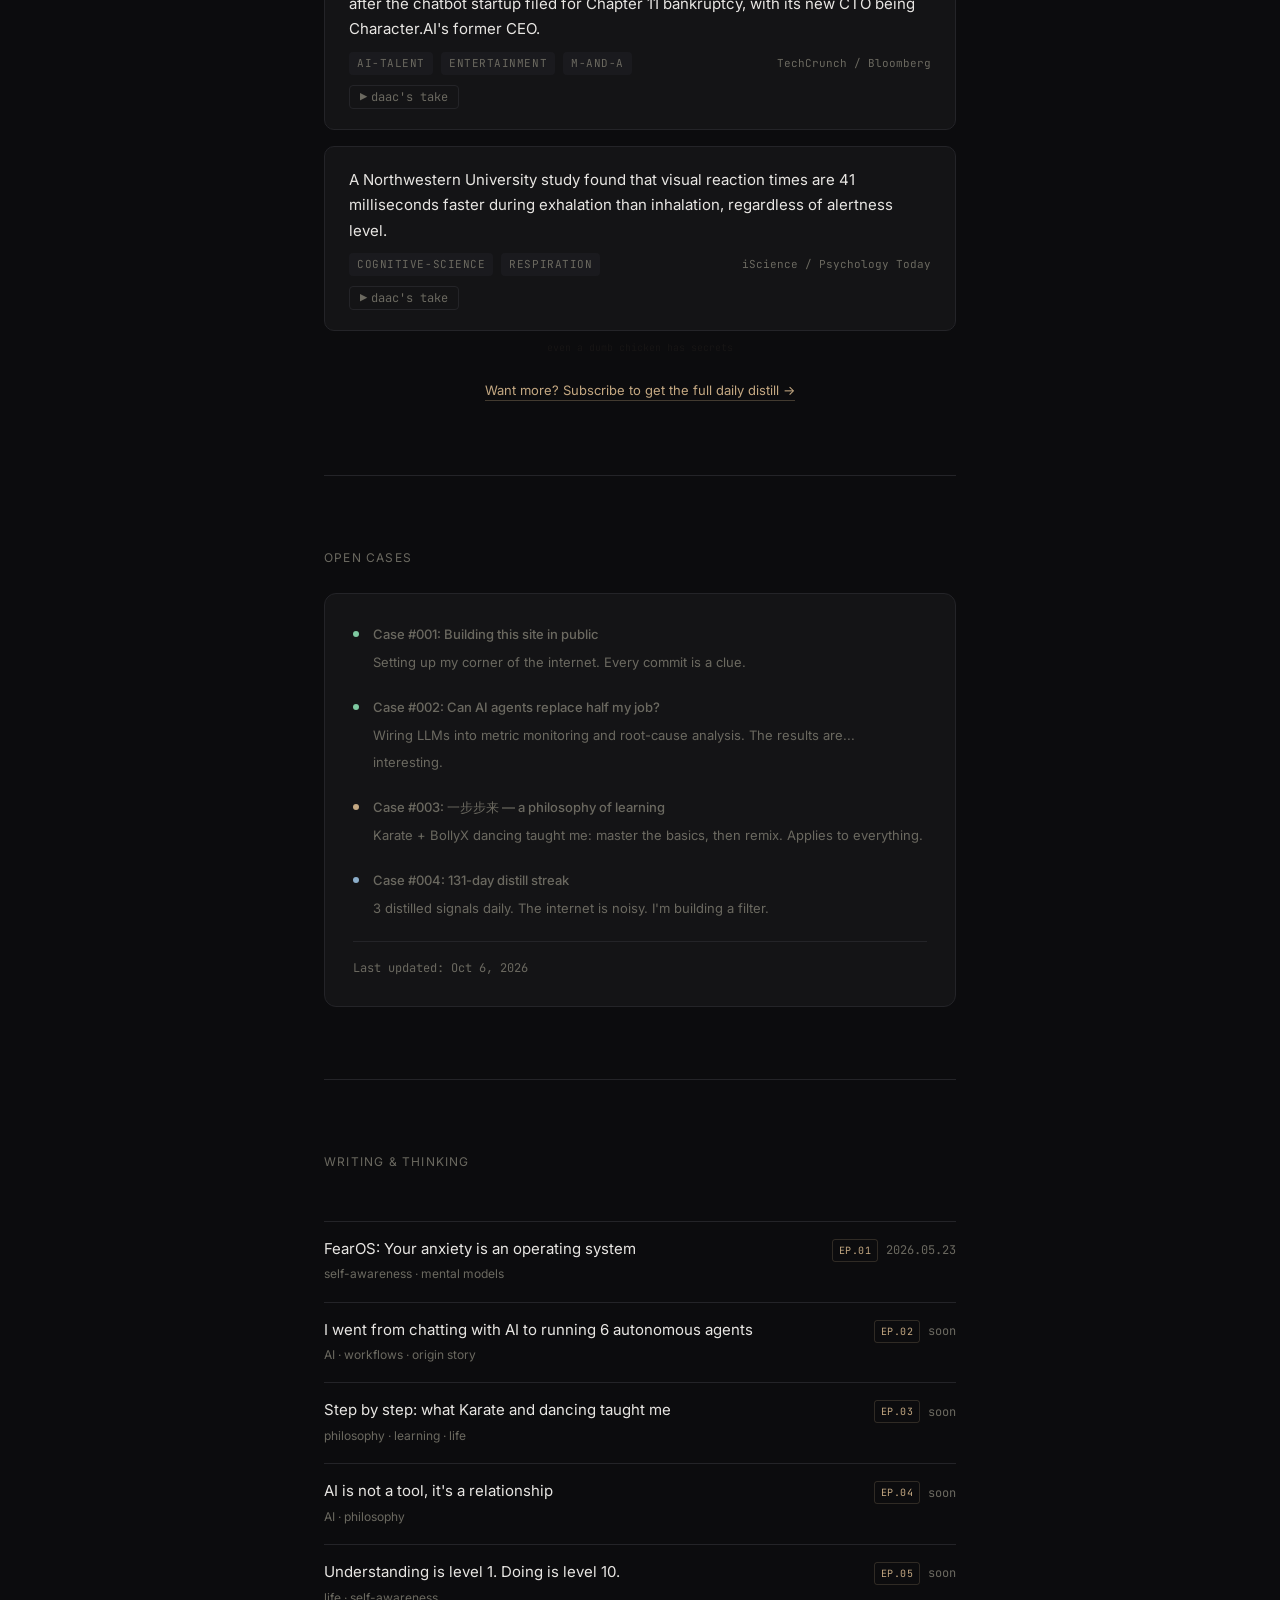
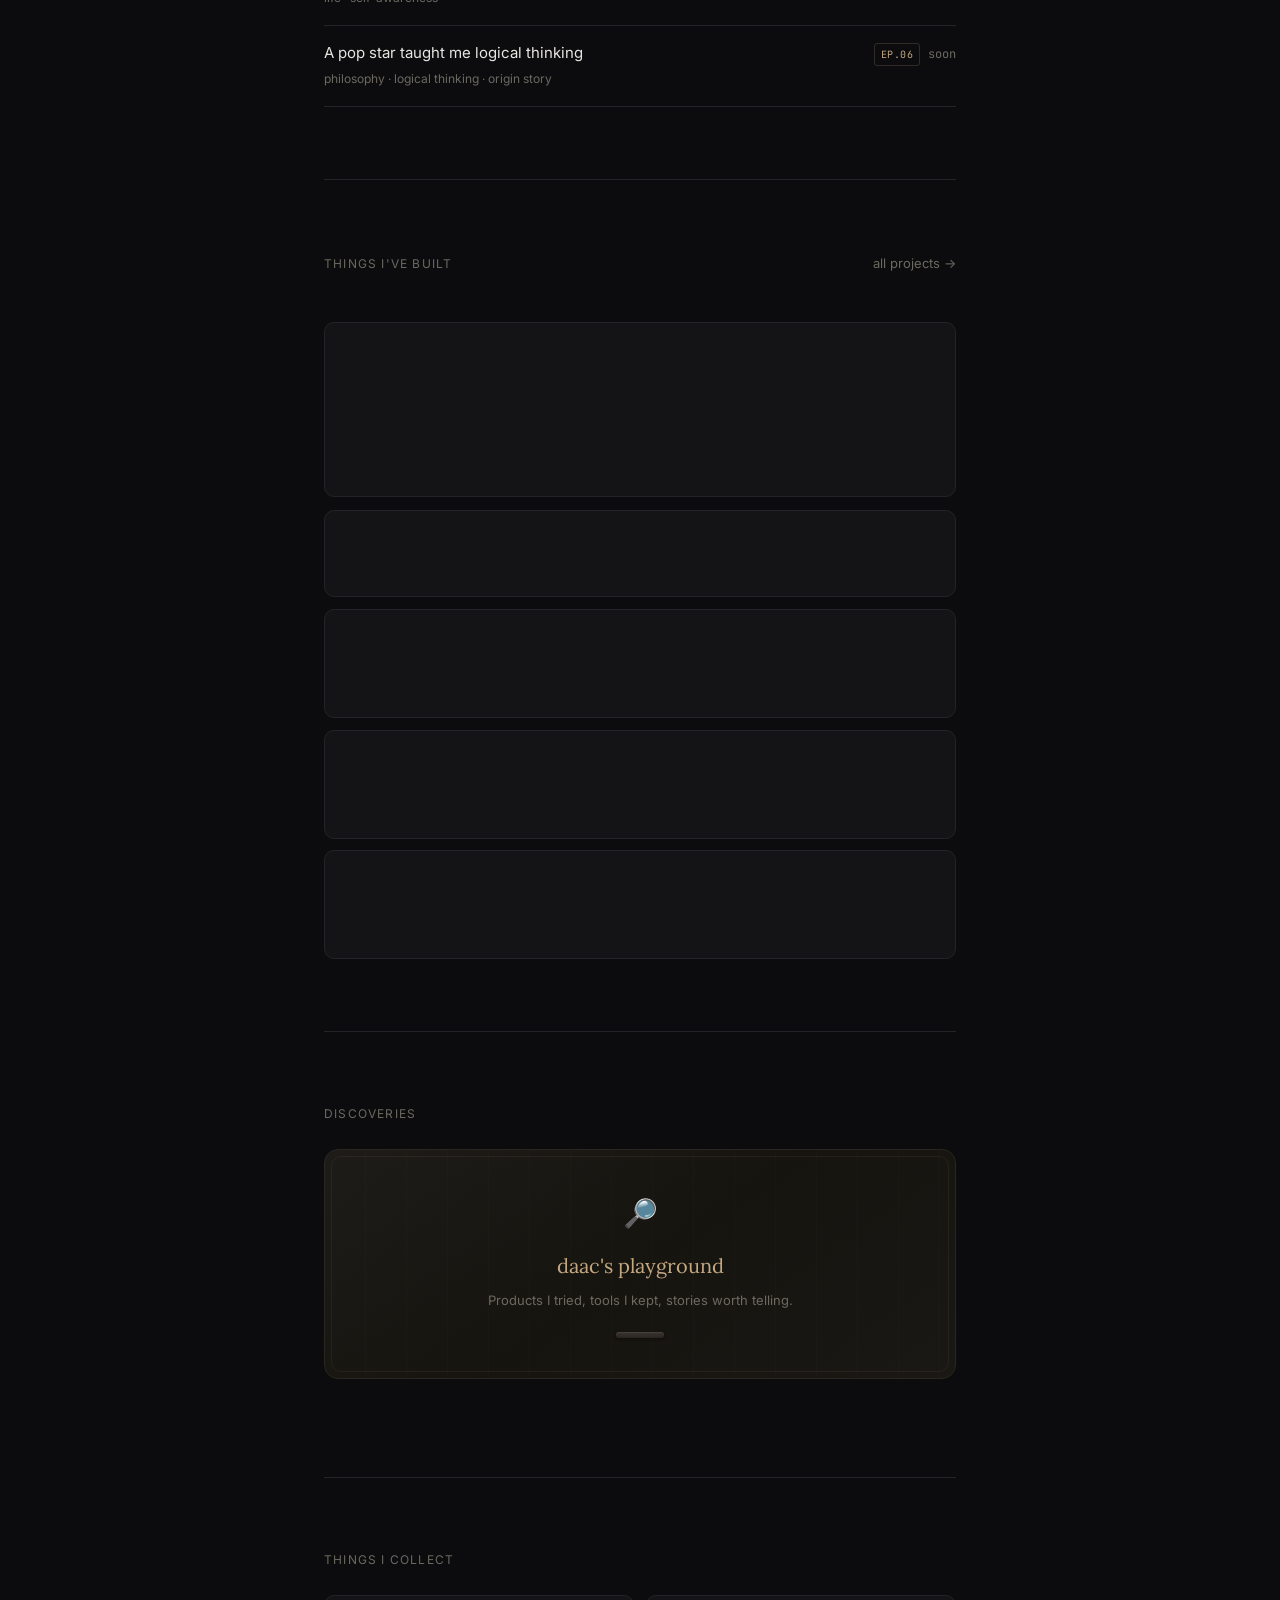
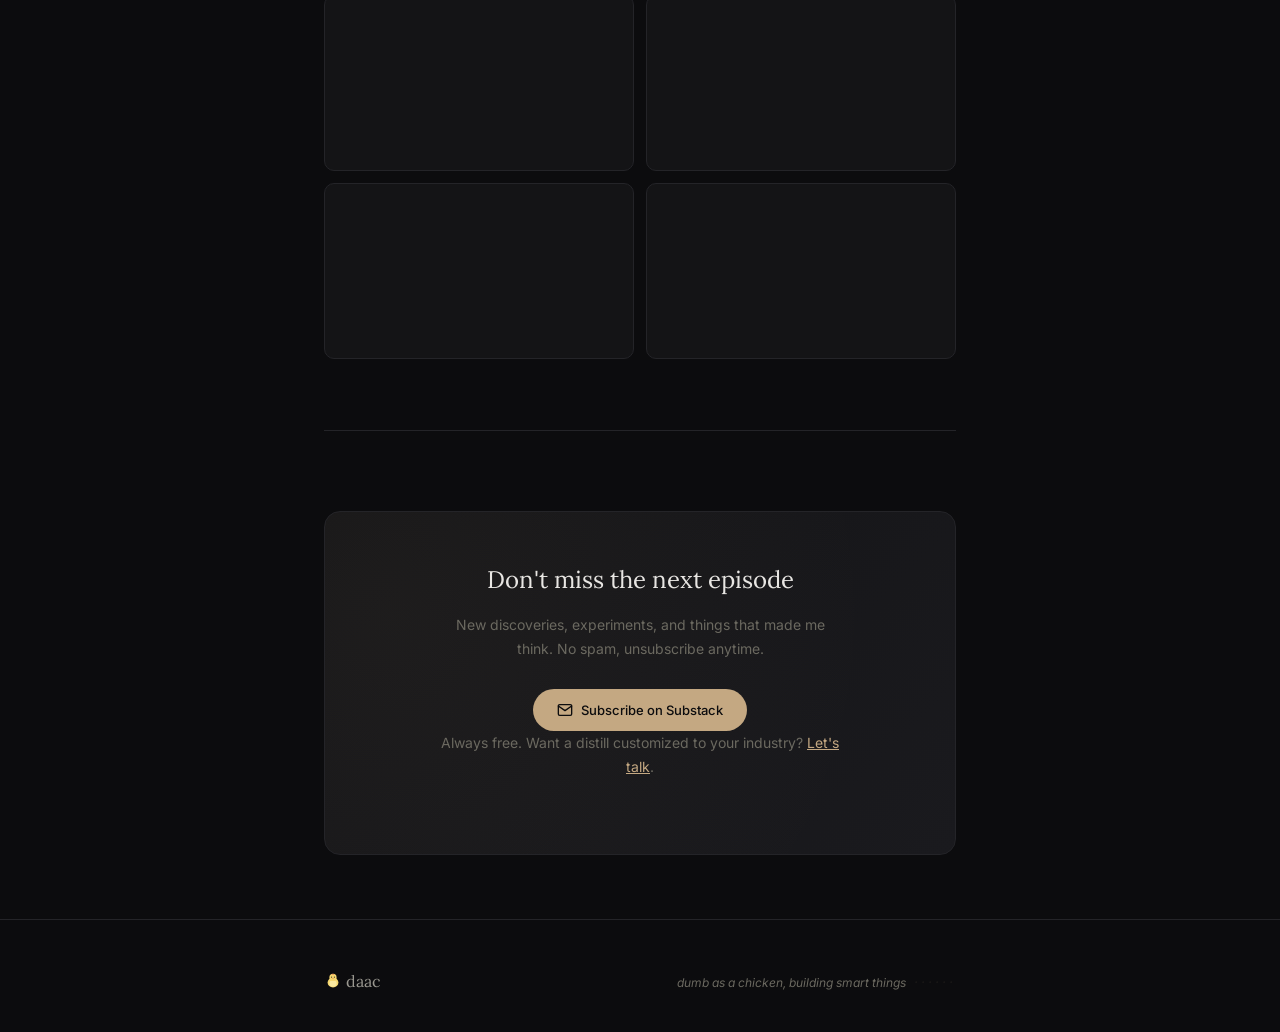
==== commit 2fe30168: "Lead the Lookout Chicken card with what it does for a reader The card described a personal object — " ====
--- a/index.html
+++ b/index.html
@@ -204,7 +204,25 @@
       z-index: 2;
     }
 
-    .hero-chicken:hover { filter: drop-shadow(0 0 12px rgba(245,215,110,0.4)); }
+    .hero-chicken:hover {
+      filter: drop-shadow(0 0 12px rgba(245,215,110,0.4));
+      animation-play-state: paused;
+    }
+    /* Hover perks it up instead of only lighting it: a mascot that reacts to
+       attention reads as alive, a glow reads as a button. */
+    .hero-chicken:hover svg { animation: chicken-perk 0.5s ease forwards; }
+    @keyframes chicken-perk {
+      40% { transform: translateY(-6px) rotate(-8deg) scale(1.06); }
+      100% { transform: translateY(-3px) rotate(0) scale(1.03); }
+    }
+    /* Eyes track the pointer, which is the cheapest convincing bit of life
+       a web mascot can have. */
+    .hc-eye { transition: transform 0.14s ease-out; }
+    .hero-chicken.blinking .hc-eye { transform: scaleY(0.08) !important; }
+    .hc-eye { transform-box: fill-box; transform-origin: center; }
+    @media (prefers-reduced-motion: reduce) {
+      .hero-chicken, .hero-chicken svg, .hc-eye { animation: none !important; transition: none !important; }
+    }
 
     .hero-chicken.pecking svg {
       animation: chicken-peck-big 0.8s ease;
@@ -1850,10 +1868,10 @@
           <circle cx="50" cy="30" r="20" fill="#f5d76e"/>
           <ellipse cx="36" cy="36" rx="5" ry="3" fill="#f5b0a0" opacity="0.5"/>
           <ellipse cx="64" cy="36" rx="5" ry="3" fill="#f5b0a0" opacity="0.5"/>
-          <circle cx="42" cy="28" r="3.5" fill="#2d2520"/>
-          <circle cx="43" cy="27" r="1.2" fill="white"/>
-          <circle cx="58" cy="28" r="3.5" fill="#2d2520"/>
-          <circle cx="59" cy="27" r="1.2" fill="white"/>
+          <g class="hc-eye"><circle cx="42" cy="28" r="3.5" fill="#2d2520"/>
+          <circle cx="43" cy="27" r="1.2" fill="white"/></g>
+          <g class="hc-eye"><circle cx="58" cy="28" r="3.5" fill="#2d2520"/>
+          <circle cx="59" cy="27" r="1.2" fill="white"/></g>
           <path d="M46 34 L50 40 L54 34 Z" fill="#e8874a"/>
           <path d="M43 12 Q45 8 48 12 Q50 7 52 12 Q54 8 57 12 Q55 14 50 14 Q45 14 43 12Z" fill="#e85a4a"/>
           <path d="M38 84 L34 92 M38 84 L38 93 M38 84 L42 92" stroke="#e8874a" stroke-width="2.5" stroke-linecap="round"/>
@@ -2106,9 +2124,9 @@
           </div>
           <div class="build-info">
             <h4>瞭望鸡 · Lookout Chicken</h4>
-            <p><span class="i18n-en">A chicken that lives in the notch and tells me what I still haven't published. Built it after finding my oldest finished draft had sat for 136 days.</span><span class="i18n-zh">住在刘海里的一只鸡，提醒我哪篇写完了还没发。做它是因为发现最老的那篇稿子，写完躺了 136 天。</span></p>
+            <p><span class="i18n-en">Every notes app is built to capture; none of them tell you what is rotting. A chicken that lives in the notch and counts what you finished and never published. Point it at any folder of markdown &mdash; Obsidian, Logseq, or plain files. Open source.</span><span class="i18n-zh">所有笔记工具都为「存」设计，没有一个告诉你什么在腐烂。住在刘海里的一只鸡，数你写完却一直没发的东西。指向任何一个 markdown 文件夹即可 &mdash; Obsidian、Logseq 或普通文件。已开源。</span></p>
           </div>
-          <span class="build-lang">macOS · 10/21</span>
+          <span class="build-lang">macOS &middot; Python &middot; 10/21</span>
         </a>
         <a class="build-item tilt-card" href="https://github.com/daac-solo/daac-solo.github.io">
           <div class="build-icon">&#128038;</div>
@@ -2650,8 +2668,37 @@
     const introDelay = sessionStorage.getItem('daac-intro-seen') ? 400 : 4200;
     setTimeout(typeChar, introDelay);
 
-    // Hero chicken — click to peck with sparks
+    // Hero chicken — it watches, blinks, and reacts to being bothered.
     const heroChicken = document.getElementById('heroChicken');
+    const hcEyes = heroChicken.querySelectorAll('.hc-eye');
+
+    // Eyes follow the pointer, clamped so they stay inside the head.
+    let hcRaf = null;
+    document.addEventListener('mousemove', (e) => {
+      if (hcRaf) return;
+      hcRaf = requestAnimationFrame(() => {
+        hcRaf = null;
+        const r = heroChicken.getBoundingClientRect();
+        if (!r.width) return;
+        const cx = r.left + r.width / 2;
+        const cy = r.top + r.height * 0.32;
+        const dx = Math.max(-1, Math.min(1, (e.clientX - cx) / 260));
+        const dy = Math.max(-1, Math.min(1, (e.clientY - cy) / 260));
+        hcEyes.forEach((eye) => {
+          eye.style.transform = `translate(${dx * 1.6}px, ${dy * 1.3}px)`;
+        });
+      });
+    }, { passive: true });
+
+    // Blink on an irregular beat — a fixed interval reads as a machine.
+    (function blink() {
+      const wait = 2600 + Math.random() * 4200;
+      setTimeout(() => {
+        heroChicken.classList.add('blinking');
+        setTimeout(() => heroChicken.classList.remove('blinking'), 110);
+        blink();
+      }, wait);
+    })();
     heroChicken.addEventListener('click', () => {
       heroChicken.classList.remove('pecking');
       void heroChicken.offsetWidth;
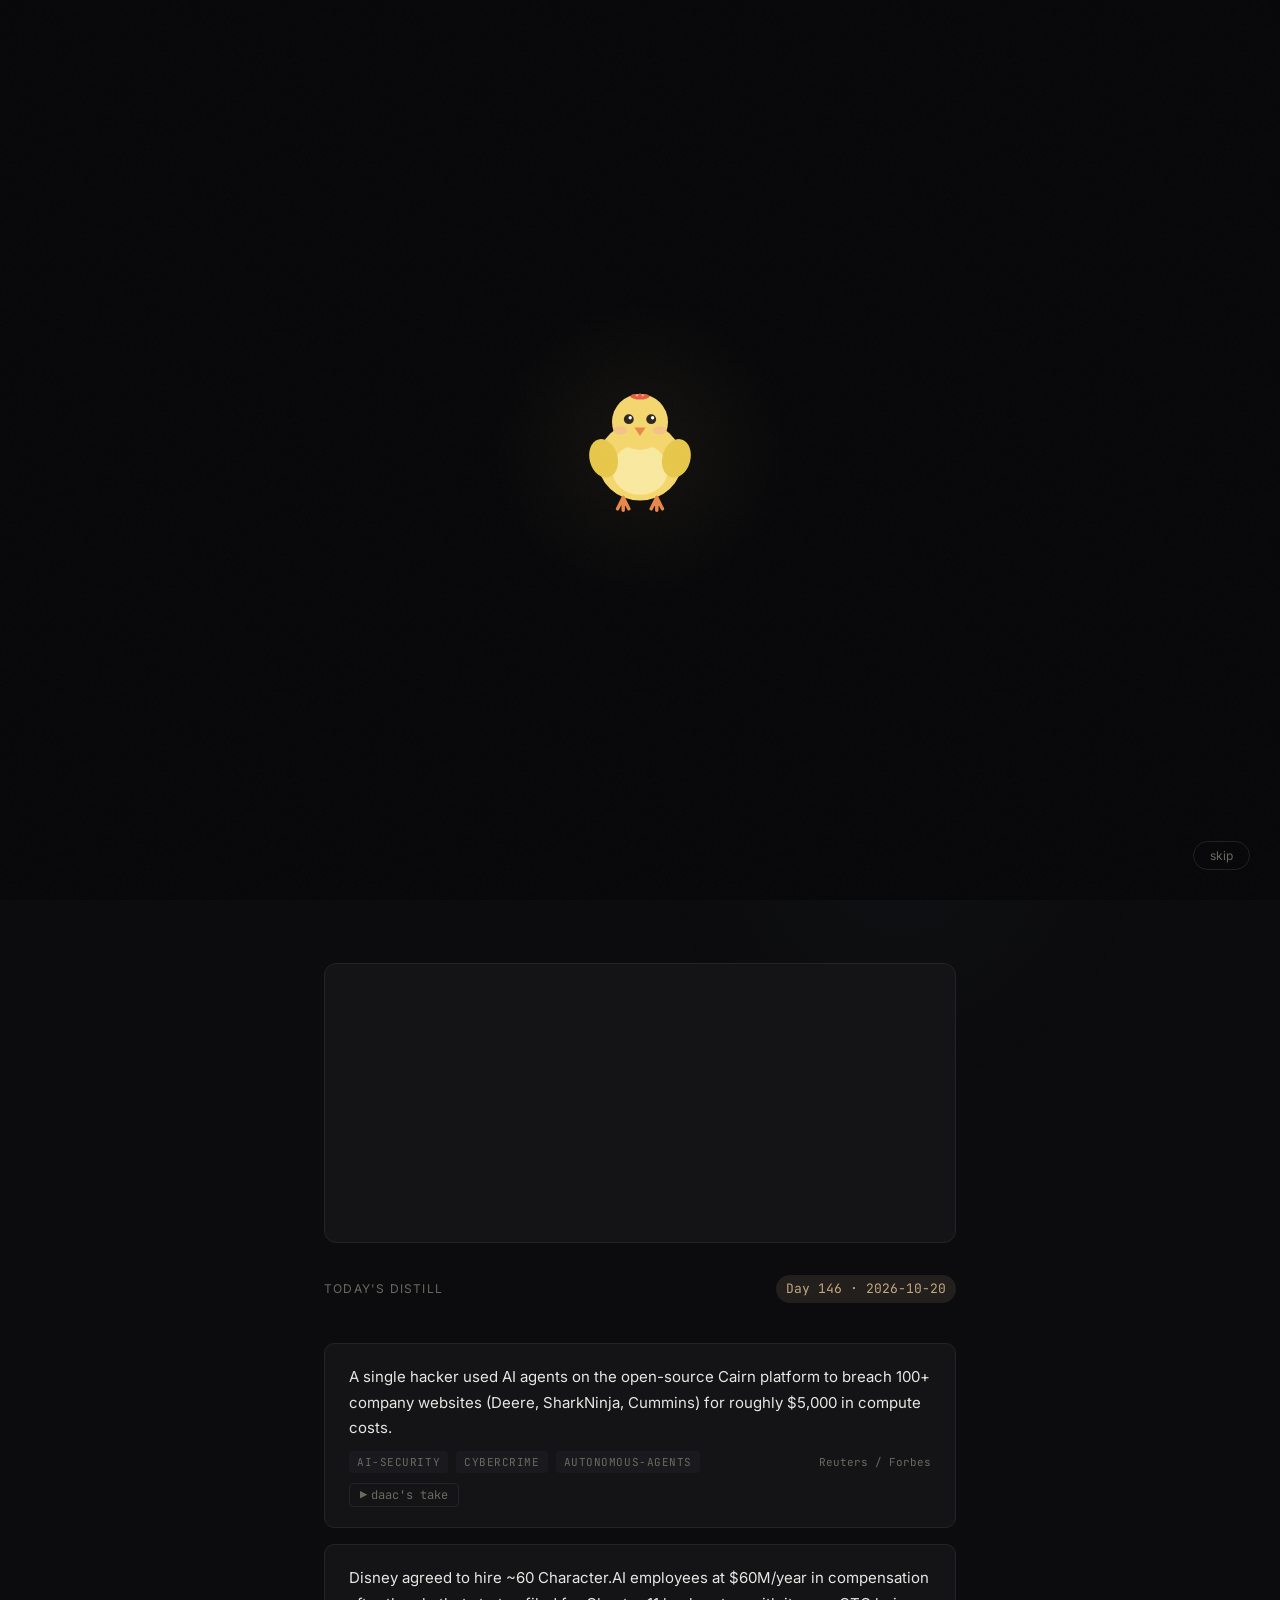
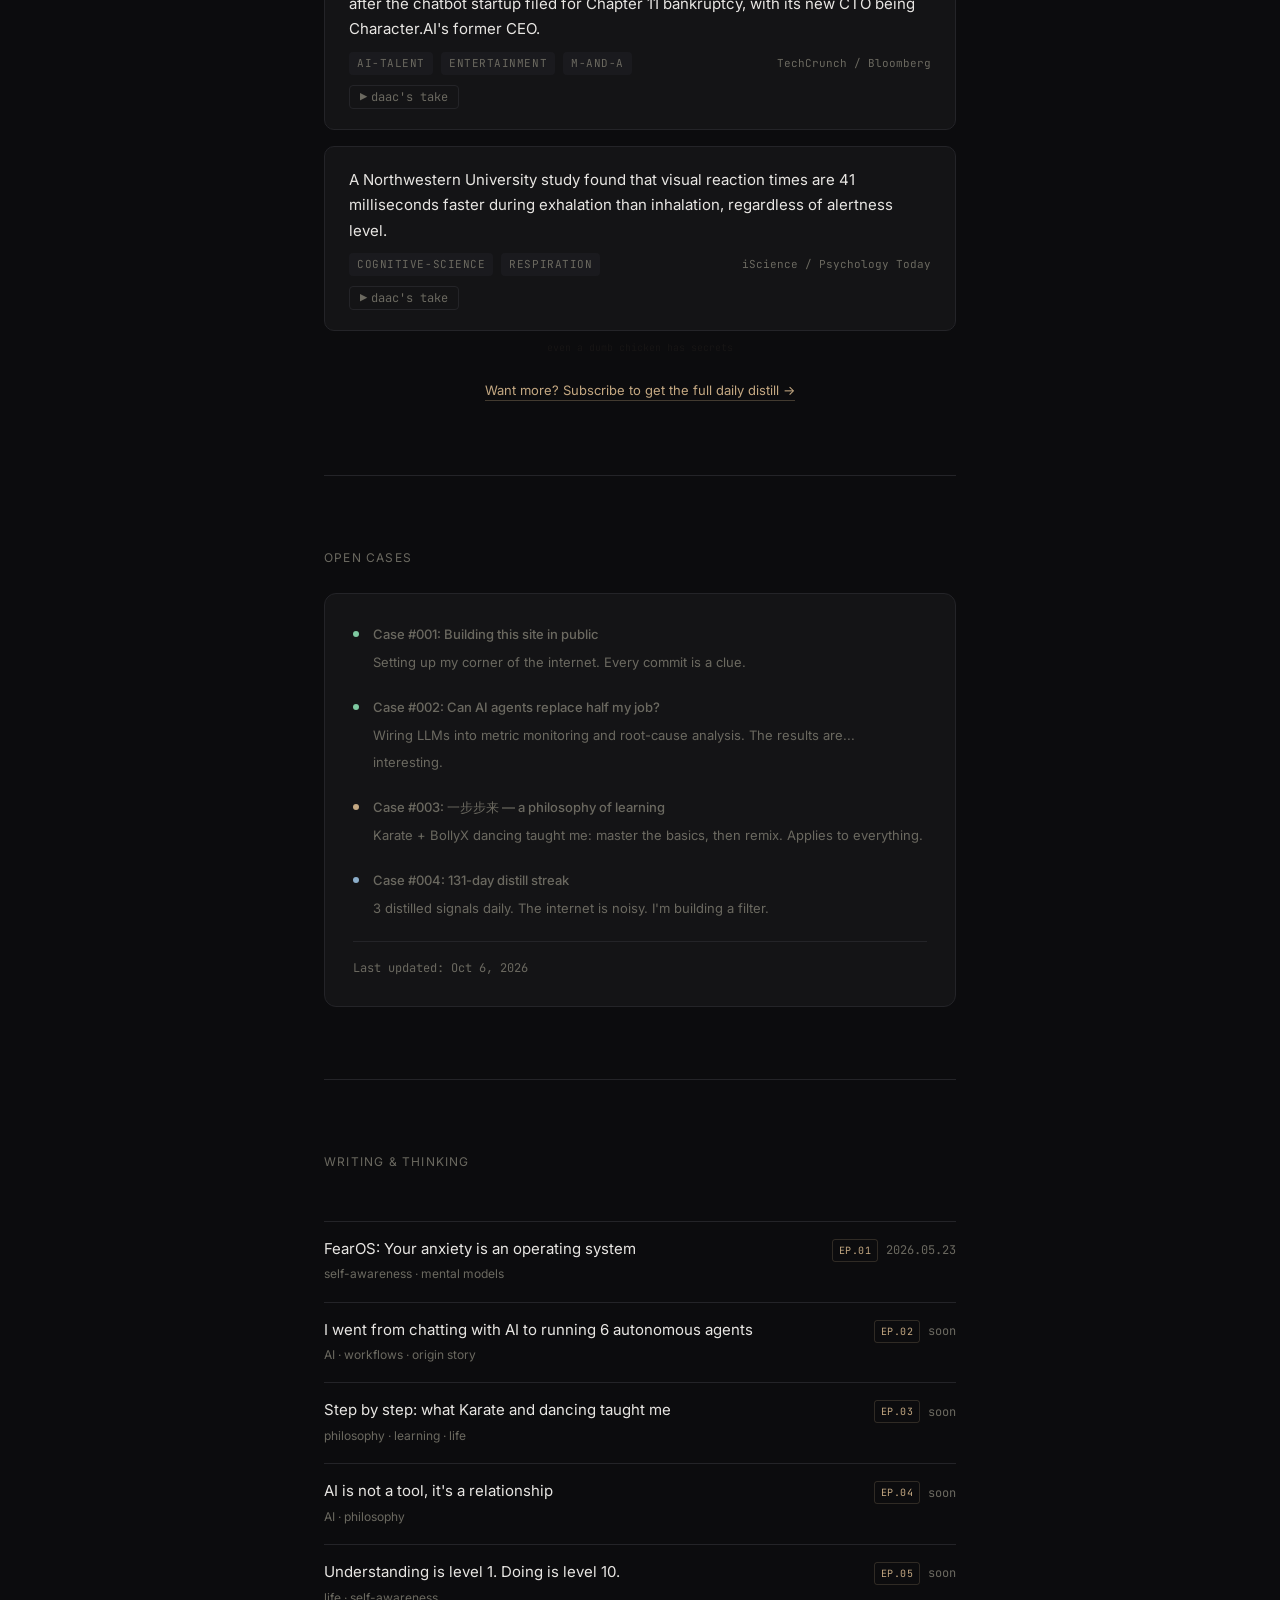
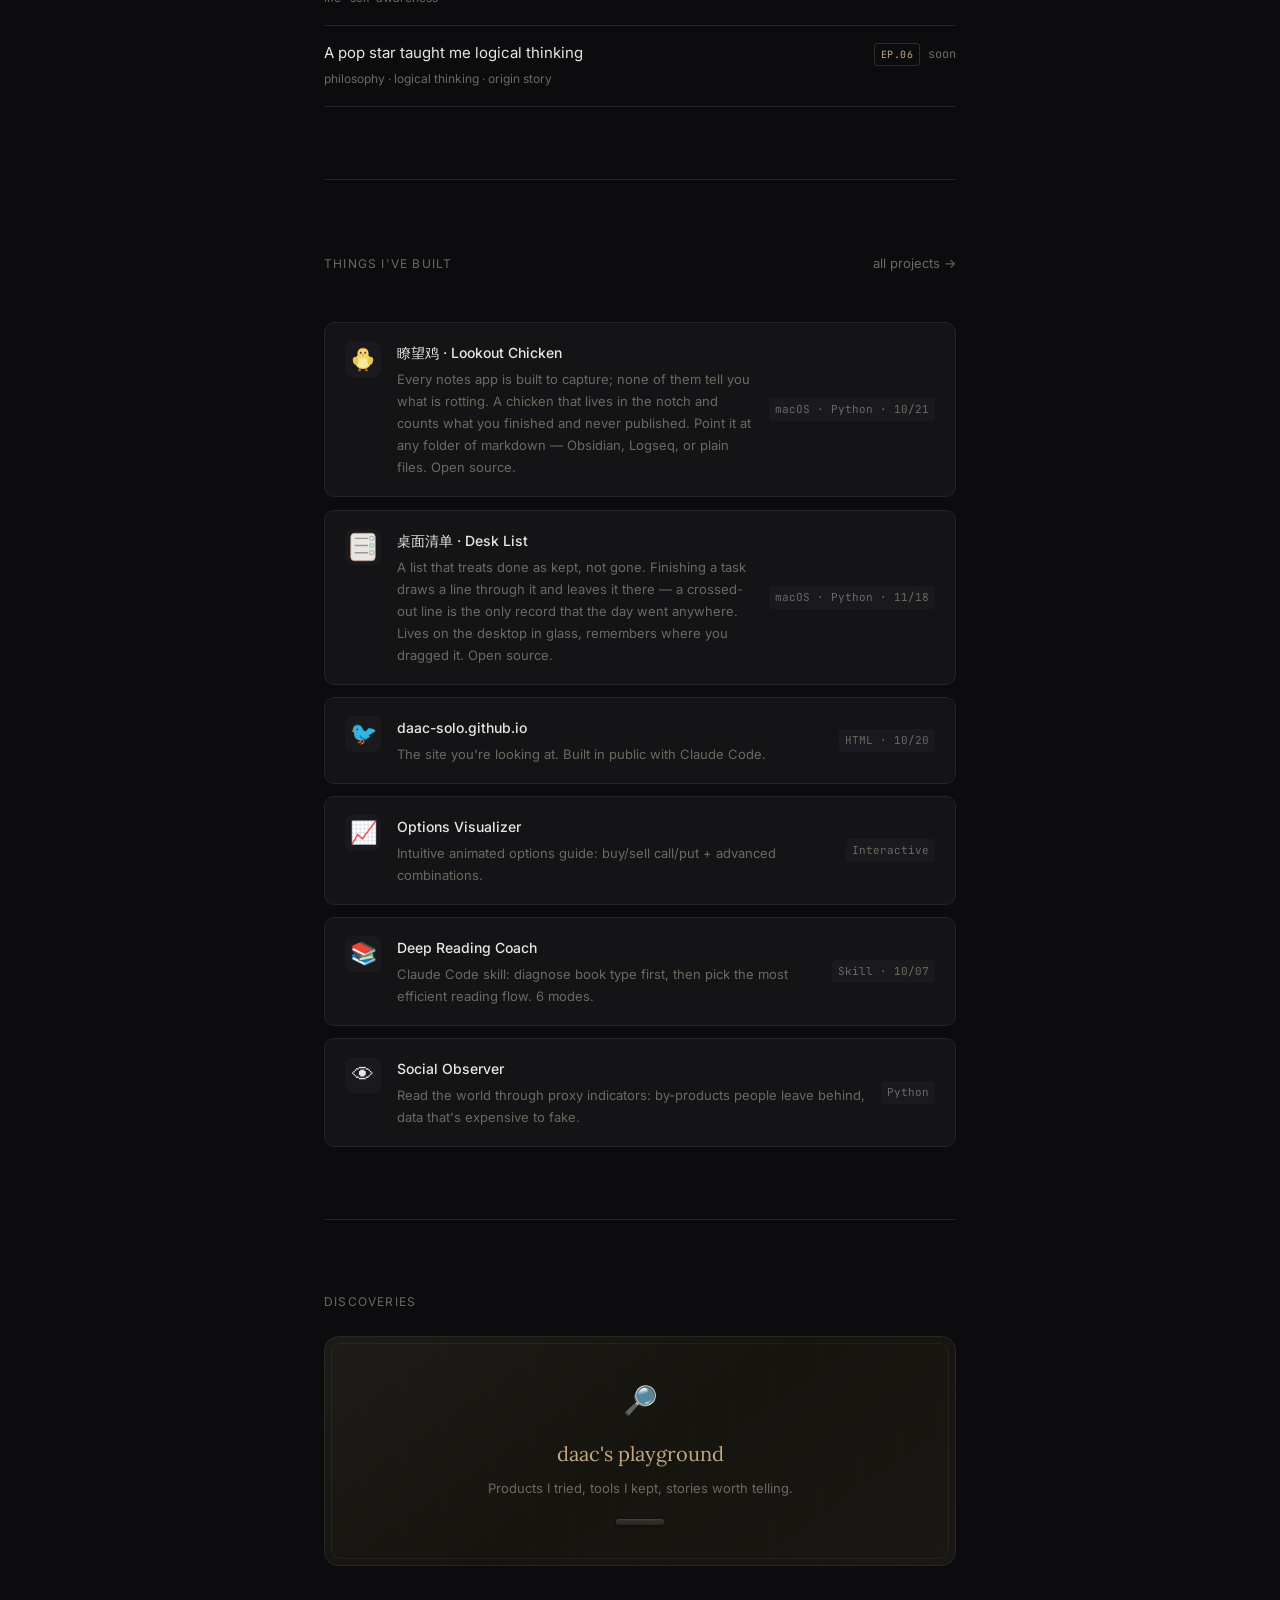
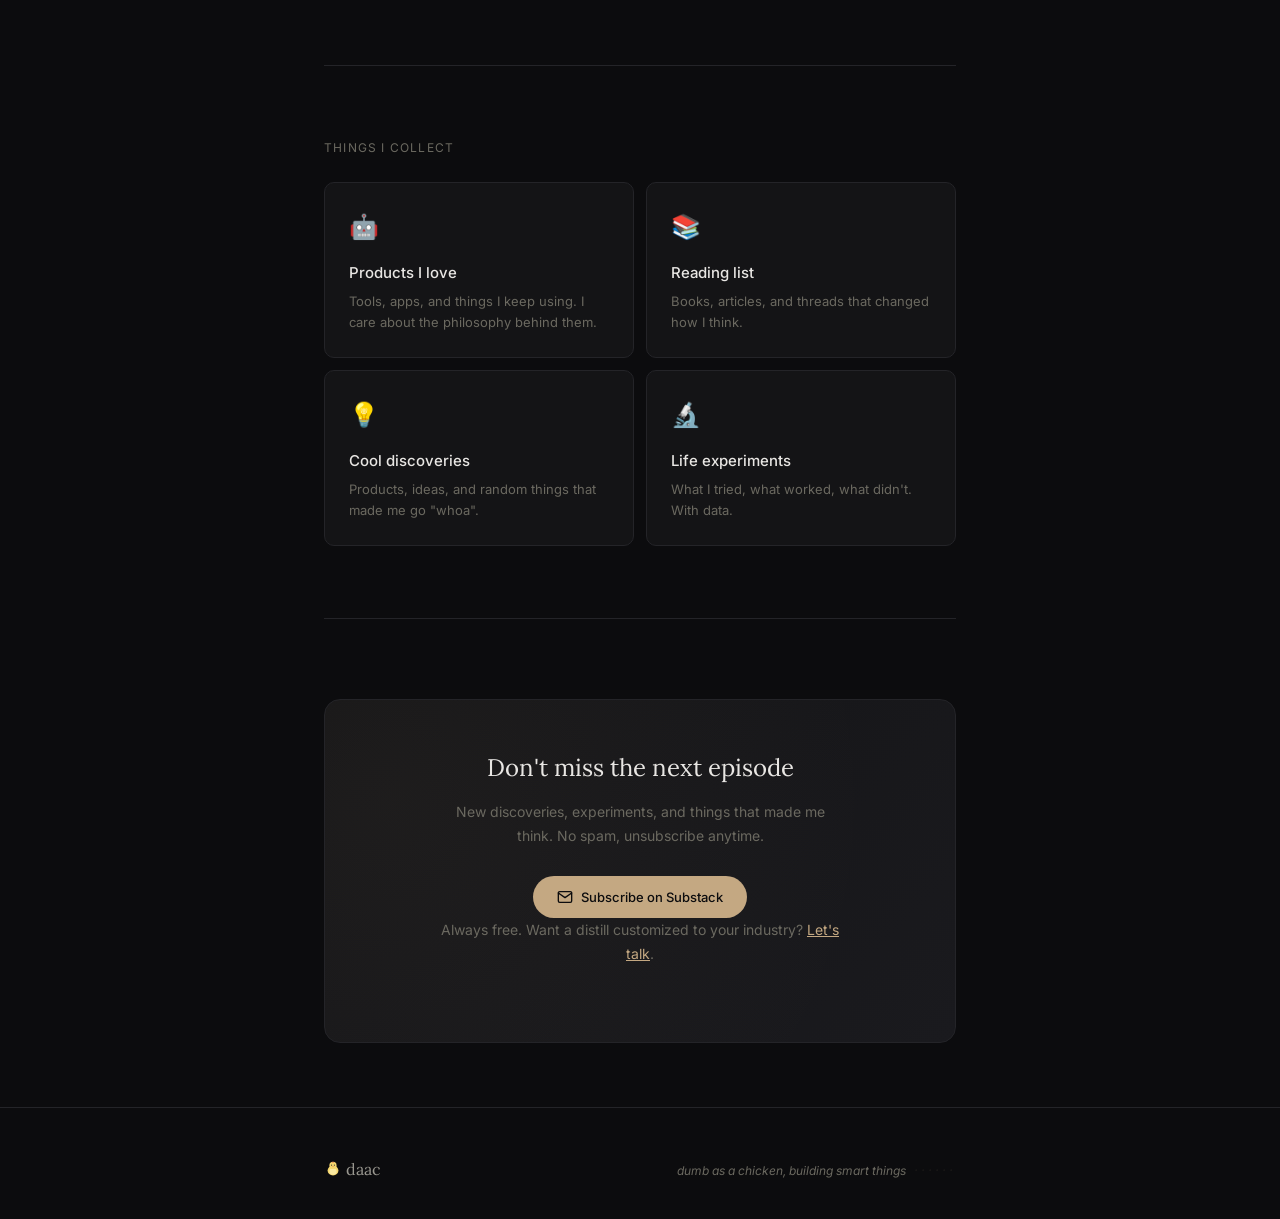
==== commit e5f6cae5: "作品加一条：桌面清单，并把品牌源接进来 Builds 里加上 desk-list。图标是画的不是 emoji，而且它自己演一遍这个 app 在做的事 —— 悬停时勾画出来、那道线横穿过去。  bran" ====
--- a/index.html
+++ b/index.html
@@ -190,6 +190,19 @@
     }
     @keyframes lookout-breathe { 50% { transform: scale(1.06); } }
     .lookout-item:hover .lookout-chick { animation: chicken-peck 0.6s ease; }
+
+    /* The icon does the thing the app does: hovering finishes the task. */
+    .desk-card { width: 42px; height: 42px; }
+    .desk-card .desk-tick, .desk-card .desk-strike {
+      stroke-dasharray: 60; stroke-dashoffset: 60;
+      transition: stroke-dashoffset .34s cubic-bezier(.2,0,0,1);
+    }
+    .desk-item:hover .desk-tick, .desk-item:hover .desk-strike { stroke-dashoffset: 0; }
+    @media (prefers-reduced-motion: reduce) {
+      .desk-card .desk-tick, .desk-card .desk-strike {
+        transition: none; stroke-dashoffset: 0;
+      }
+    }
     @media (prefers-reduced-motion: reduce) { .lookout-chick { animation: none; } }
 
     /* Hero floating chicken mascot */
@@ -2128,6 +2141,28 @@
           </div>
           <span class="build-lang">macOS &middot; Python &middot; 10/21</span>
         </a>
+        <a class="build-item tilt-card desk-item" href="https://github.com/daac-solo/desk-list" target="_blank" rel="noopener">
+          <div class="build-icon">
+            <svg class="desk-card" viewBox="0 0 100 100" aria-hidden="true">
+              <rect x="16" y="12" width="68" height="76" rx="10" fill="#e8e6e3"/>
+              <rect x="16" y="12" width="68" height="76" rx="10" fill="none" stroke="#c4a882" stroke-width="2"/>
+              <rect x="26" y="24" width="38" height="4" rx="2" fill="#9a9890"/>
+              <circle cx="74" cy="26" r="6" fill="none" stroke="#9a9890" stroke-width="2"/>
+              <rect x="26" y="44" width="38" height="4" rx="2" fill="#9a9890"/>
+              <circle cx="74" cy="46" r="6" fill="#7ec9a0" opacity=".25"/>
+              <circle cx="74" cy="46" r="6" fill="none" stroke="#7ec9a0" stroke-width="2"/>
+              <path class="desk-tick" d="M71 46 L73.4 48.6 L77.4 43.4" fill="none" stroke="#7ec9a0" stroke-width="2.2" stroke-linecap="round" stroke-linejoin="round"/>
+              <path class="desk-strike" d="M26 46 L64 46" stroke="#9a9890" stroke-width="1.6" stroke-linecap="round"/>
+              <rect x="26" y="64" width="38" height="4" rx="2" fill="#9a9890"/>
+              <circle cx="74" cy="66" r="6" fill="none" stroke="#9a9890" stroke-width="2"/>
+            </svg>
+          </div>
+          <div class="build-info">
+            <h4>桌面清单 · Desk List</h4>
+            <p><span class="i18n-en">A list that treats done as kept, not gone. Finishing a task draws a line through it and leaves it there &mdash; a crossed-out line is the only record that the day went anywhere. Lives on the desktop in glass, remembers where you dragged it. Open source.</span><span class="i18n-zh">一个把「完成」当作留下、而不是消失的清单。勾掉一条，它被一道线横穿过去，留在原地 &mdash; 划掉的那行是这一天去过哪里的唯一证据。玻璃质感常驻桌面，记得你把它拖到哪。已开源。</span></p>
+          </div>
+          <span class="build-lang">macOS &middot; Python &middot; 11/18</span>
+        </a>
         <a class="build-item tilt-card" href="https://github.com/daac-solo/daac-solo.github.io">
           <div class="build-icon">&#128038;</div>
           <div class="build-info">
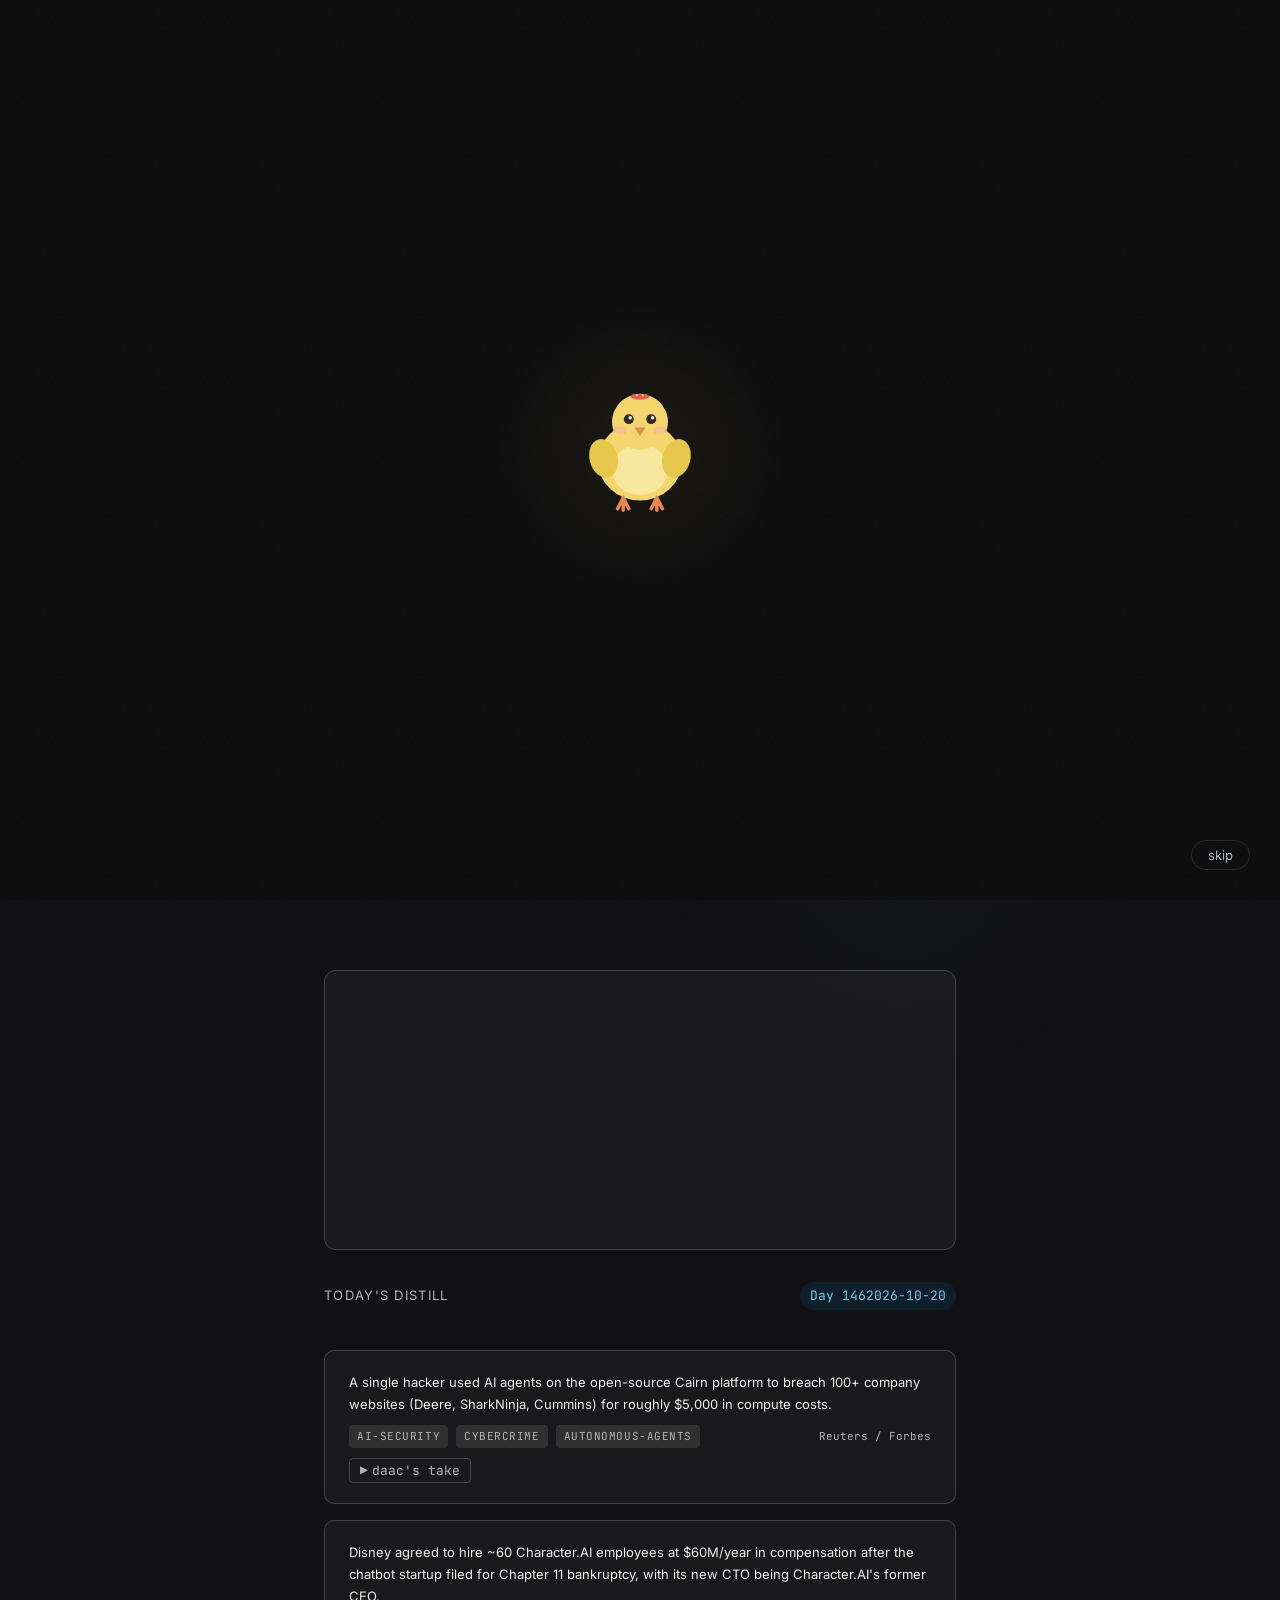
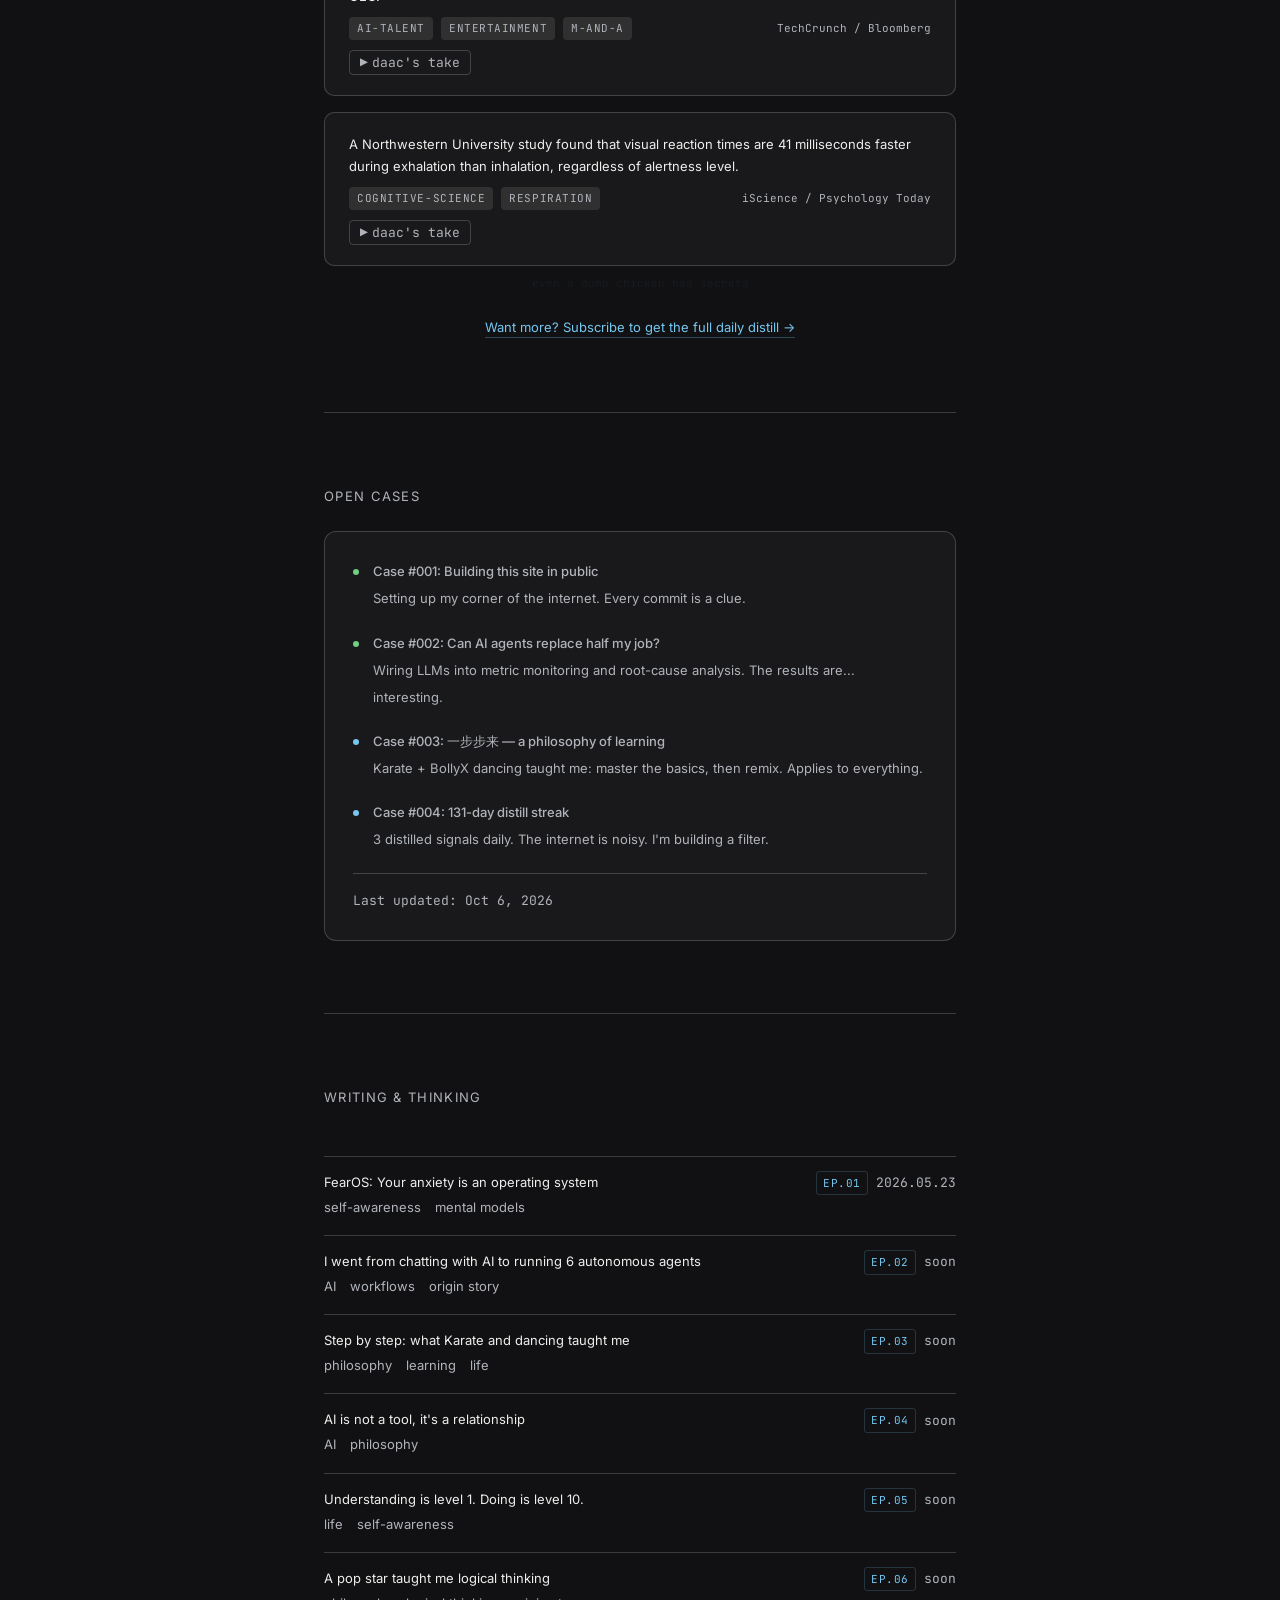
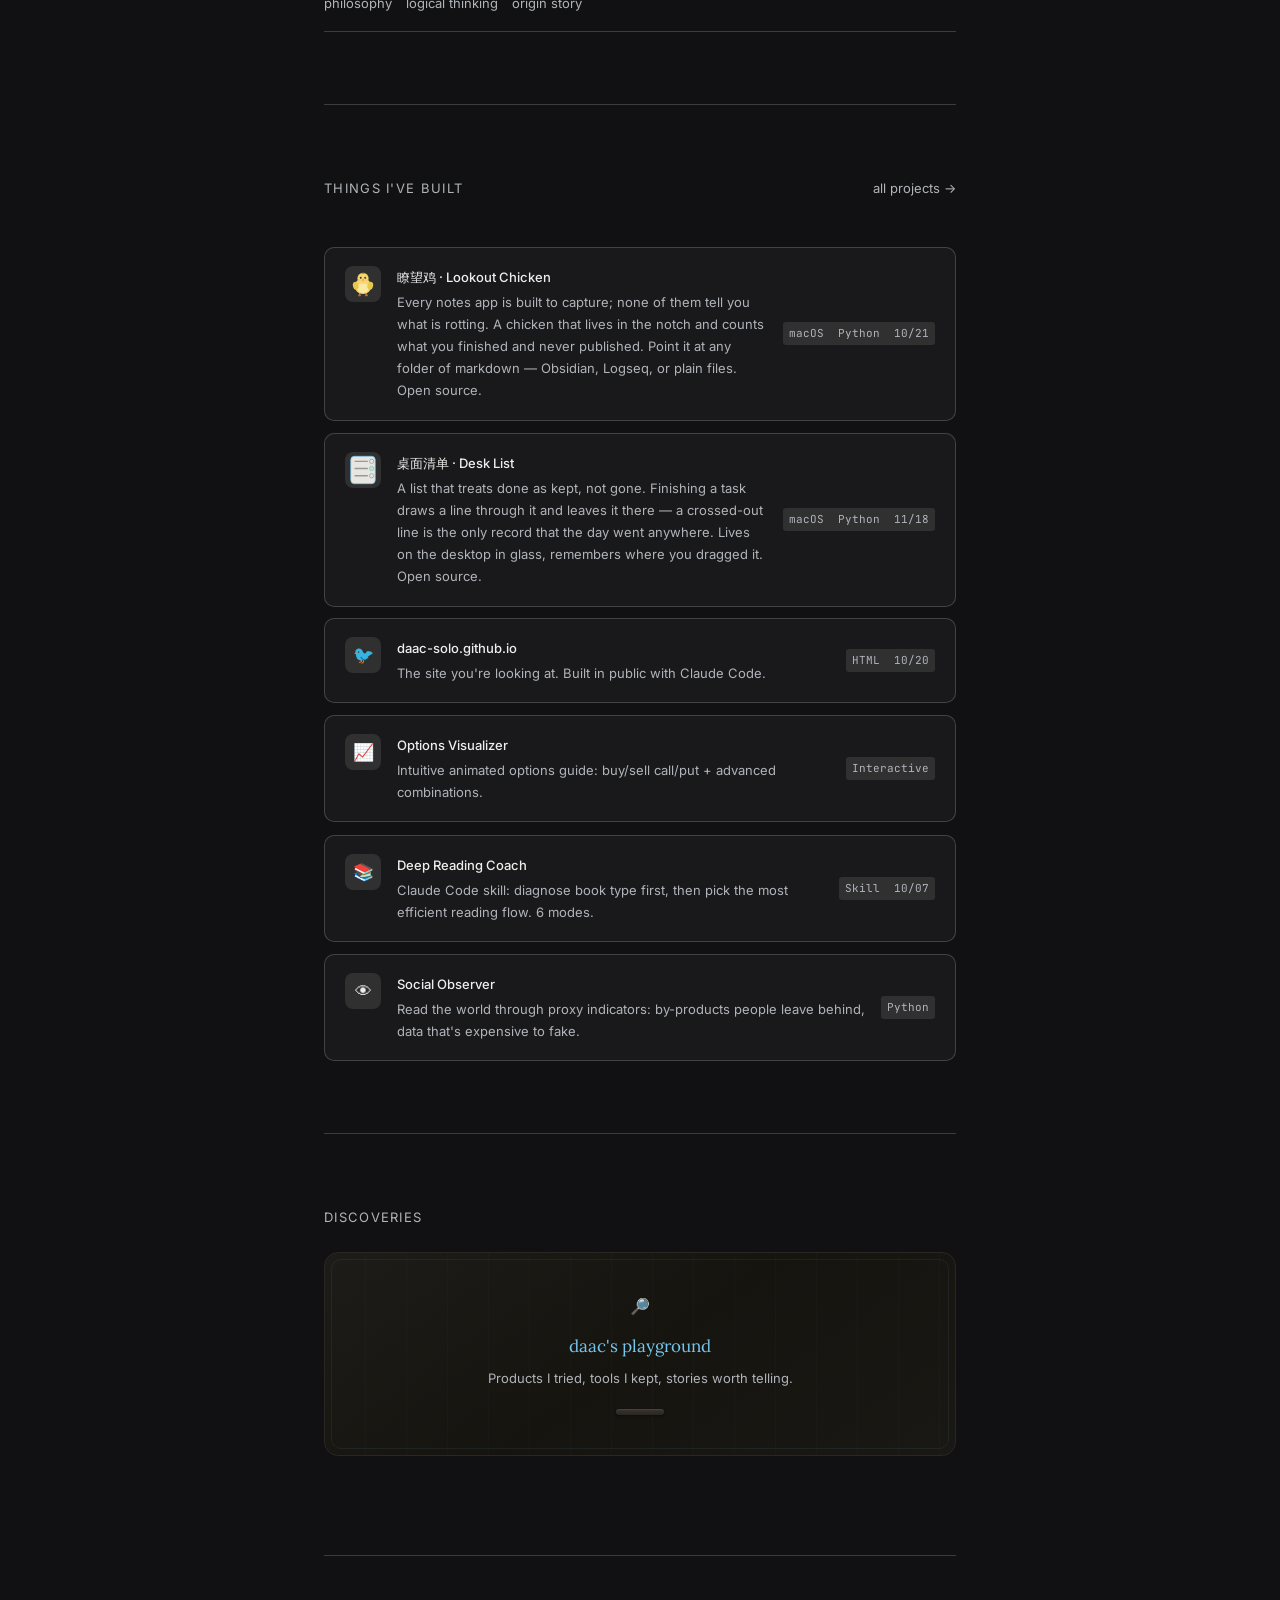
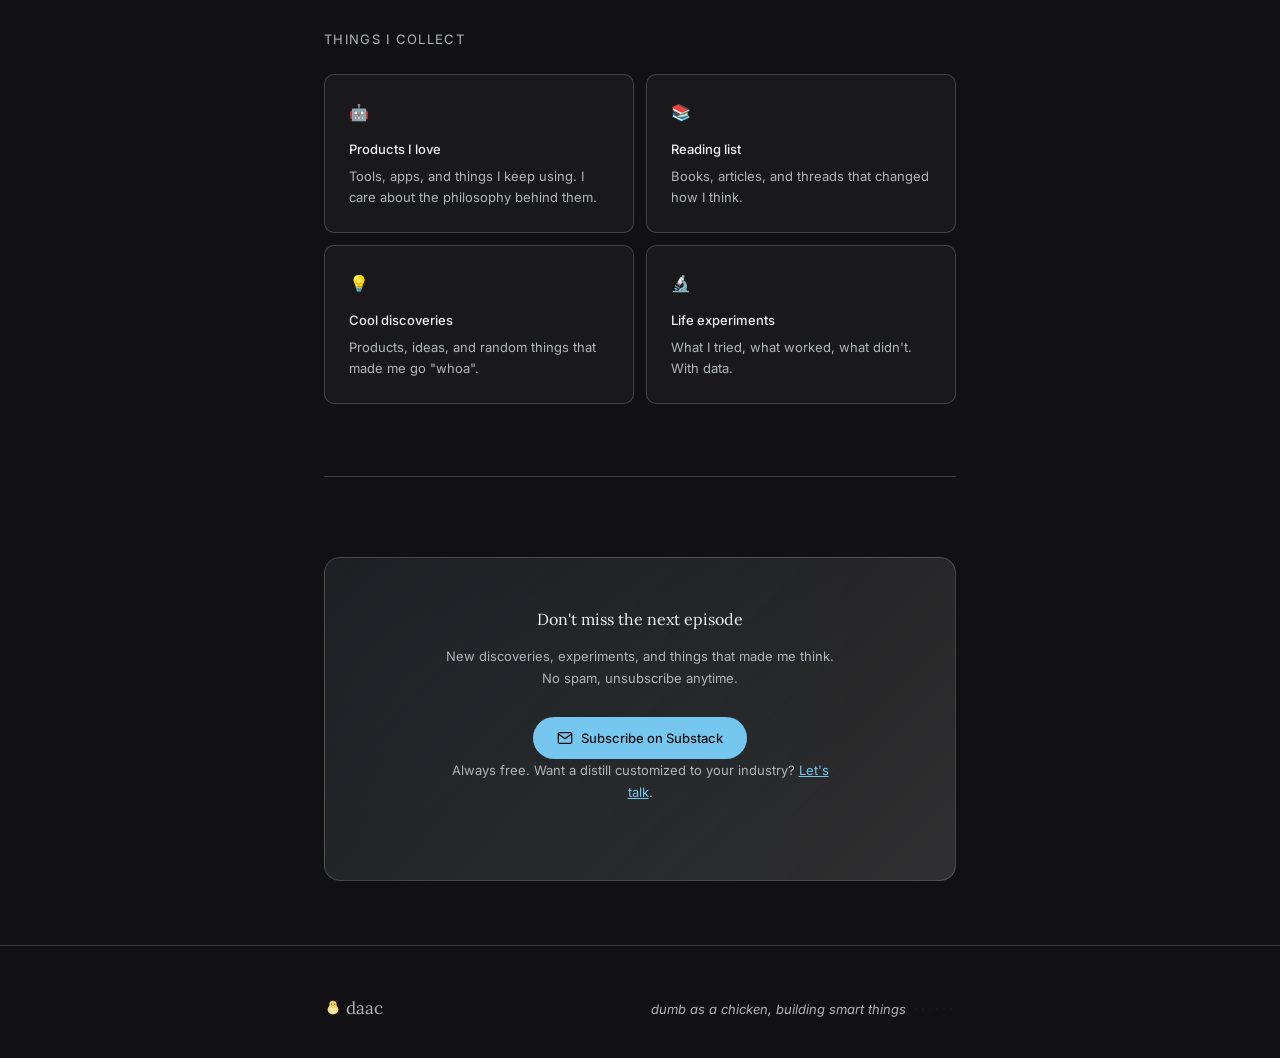
==== commit c546f81e: "网站接上南山/夜山：读同一份源，不再自己抄一套 先说一个我自己搞错的数：之前报"42 种颜色、与 tokens 零重合"。数字对， 结论错 —— 它把插画颜色（鸡、木抽屉）算进去了，也没看见这个站本来" ====
--- a/index.html
+++ b/index.html
@@ -1,5 +1,5 @@
 <!DOCTYPE html>
-<html lang="en">
+<html lang="en" data-theme="dark">
 <head>
   <meta charset="UTF-8">
   <meta name="viewport" content="width=device-width, initial-scale=1.0">
@@ -7,28 +7,34 @@
   <link rel="preconnect" href="https://fonts.googleapis.com">
   <link rel="preconnect" href="https://fonts.gstatic.com" crossorigin>
   <link href="https://fonts.googleapis.com/css2?family=Lora:ital,wght@0,400;0,500;0,600;1,400&family=Inter:wght@300;400;500;600&family=JetBrains+Mono:wght@400&display=swap" rel="stylesheet">
+  <link rel="stylesheet" href="brand/tokens.css">
   <style>
     * { margin: 0; padding: 0; box-sizing: border-box; }
     body.lang-en .i18n-zh { display: none !important; }
     body.lang-zh .i18n-en { display: none !important; }
 
     :root {
-      --bg: #0c0c0e;
-      --surface: #141416;
-      --surface-2: #1a1a1e;
-      --border: #242428;
-      --text: #e8e6e3;
-      --text-dim: #9a9890;
-      --text-muted: #6b6960;
-      --accent: #c4a882;
-      --accent-light: #d4bc9a;
-      --accent-dim: rgba(196, 168, 130, 0.12);
-      --green: #7ec9a0;
-      --green-dim: rgba(126, 201, 160, 0.12);
-      --blue: #8badc9;
-      --blue-dim: rgba(139, 173, 201, 0.12);
+      /* 核心色值与字阶来自 brand/tokens.css —— Signal Flow、瞭望鸡、桌面清单
+         和这个站共用的同一份。<html data-theme="dark"> 把它锁在夜山：这个站
+         是刻意的单主题（胶片颗粒、自定义光标、深色电影感），不是忘了做浅色。
+         --bg --paper --fg --muted --surface --faint --border --accent
+         --accent-soft --green --green-soft --alarm --pane --r --ease
+         --t1..--t5 都从那里来，这里不重复定义。 */
+
+      /* 这个站自己的：品牌里没有的语义色和字体栈 */
+      --surface-2: color-mix(in srgb, var(--bg) 86%, var(--fg));
+      --text: var(--fg);
+      --text-dim: var(--muted);
+      /* 原来是 muted 的 72%，在 11px 标签上量出来 3.63:1 —— 文字门槛 4.5。
+         次要不等于看不清。 */
+      --text-muted: var(--muted);
+      --accent-light: color-mix(in srgb, var(--accent) 78%, #fff);
+      --accent-dim: var(--accent-soft);
+      --green-dim: var(--green-soft);
       --rose: #c98b9e;
       --rose-dim: rgba(201, 139, 158, 0.12);
+      --blue: var(--accent);
+      --blue-dim: var(--accent-soft);
       --serif: 'Lora', Georgia, serif;
       --sans: 'Inter', -apple-system, sans-serif;
       --mono: 'JetBrains Mono', monospace;
@@ -72,7 +78,7 @@
     .cursor-ring {
       position: fixed;
       width: 36px; height: 36px;
-      border: 1px solid rgba(196,168,130,0.35);
+      border: 1px solid color-mix(in srgb, var(--accent) 35%, transparent);
       border-radius: 50%;
       pointer-events: none;
       z-index: 10000;
@@ -103,7 +109,7 @@
       position: fixed;
       width: 400px; height: 400px;
       border-radius: 50%;
-      background: radial-gradient(circle, rgba(196,168,130,0.06) 0%, transparent 70%);
+      background: radial-gradient(circle, color-mix(in srgb, var(--accent) 6%, transparent) 0%, transparent 70%);
       pointer-events: none;
       z-index: 0;
       transform: translate(-50%, -50%);
@@ -117,7 +123,7 @@
       position: fixed;
       top: -300px; left: 30%;
       width: 600px; height: 600px;
-      background: radial-gradient(ellipse, rgba(196,168,130,0.04) 0%, transparent 70%);
+      background: radial-gradient(ellipse, color-mix(in srgb, var(--accent) 4%, transparent) 0%, transparent 70%);
       pointer-events: none; z-index: 0;
     }
 
@@ -151,7 +157,7 @@
 
     .nav-logo {
       font-family: var(--serif);
-      font-size: 20px;
+      font-size: var(--t3);
       color: var(--text);
       text-decoration: none;
       letter-spacing: -0.02em;
@@ -284,12 +290,12 @@
     .egg-dot {
       width: 5px; height: 5px;
       border-radius: 50%;
-      background: rgba(196,168,130,0.15);
+      background: color-mix(in srgb, var(--accent) 15%, transparent);
       transition: background 0.3s, box-shadow 0.3s;
     }
     .egg-dot.lit {
       background: var(--accent);
-      box-shadow: 0 0 6px rgba(196,168,130,0.4);
+      box-shadow: 0 0 6px color-mix(in srgb, var(--accent) 40%, transparent);
     }
 
     /* Egg clue: hint that floats up */
@@ -298,7 +304,7 @@
       top: -20px;
       left: 50%;
       transform: translateX(-50%);
-      font-size: 11px;
+      font-size: var(--t1);
       font-family: var(--mono);
       color: var(--accent);
       opacity: 0;
@@ -317,8 +323,8 @@
 
     /* Hidden clue text in distill section */
     .egg-clue-text {
-      color: rgba(196,168,130,0.06);
-      font-size: 10px;
+      color: color-mix(in srgb, var(--accent) 6%, transparent);
+      font-size: var(--t1);
       font-family: var(--mono);
       text-align: center;
       margin-top: 8px;
@@ -327,20 +333,20 @@
       cursor: default;
     }
     .egg-clue-text:hover {
-      color: rgba(196,168,130,0.2);
+      color: color-mix(in srgb, var(--accent) 20%, transparent);
     }
 
     /* Footer dots clue */
     .footer-dots {
-      color: rgba(196,168,130,0.08);
+      color: color-mix(in srgb, var(--accent) 8%, transparent);
       letter-spacing: 3px;
-      font-size: 14px;
+      font-size: var(--t2);
       margin-left: 8px;
       user-select: none;
       transition: color 0.5s;
     }
     .footer-dots:hover {
-      color: rgba(196,168,130,0.25);
+      color: color-mix(in srgb, var(--accent) 25%, transparent);
     }
 
     @media (max-width: 800px) {
@@ -355,7 +361,7 @@
     .nav-links a {
       color: var(--text-muted);
       text-decoration: none;
-      font-size: 13px;
+      font-size: var(--t2);
       letter-spacing: 0.02em;
       transition: color 0.3s;
       position: relative;
@@ -392,7 +398,7 @@
     }
 
     .hero-greeting {
-      font-size: 14px;
+      font-size: var(--t2);
       color: var(--text-muted);
       letter-spacing: 0.06em;
       text-transform: uppercase;
@@ -417,6 +423,8 @@
 
     .hero h1 {
       font-family: var(--serif);
+      /* 流体区间，不是刻度步进：hero 在 40 和 64 之间随视口走。
+         字阶管的是台阶，这里管的是范围 —— 刻意的例外，不是漏网。 */
       font-size: clamp(40px, 7vw, 64px);
       font-weight: 400;
       line-height: 1.1;
@@ -437,7 +445,7 @@
     }
 
     .hero-bio {
-      font-size: 16px;
+      font-size: var(--t3);
       color: var(--text-dim);
       max-width: 520px;
       line-height: 1.8;
@@ -453,7 +461,7 @@
 
     .hero-footnote {
       margin-top: 20px;
-      font-size: 13px;
+      font-size: var(--t2);
       color: var(--text-muted);
       font-style: italic;
       opacity: 0;
@@ -473,7 +481,7 @@
       padding: 8px 16px;
       border: 1px solid var(--border);
       border-radius: 100px;
-      font-size: 13px;
+      font-size: var(--t2);
       color: var(--text-dim);
       text-decoration: none;
       transition: all 0.3s;
@@ -508,7 +516,7 @@
     section { padding: 56px 0; }
 
     .section-label {
-      font-size: 12px;
+      font-size: var(--t2);
       color: var(--text-muted);
       letter-spacing: 0.1em;
       text-transform: uppercase;
@@ -521,7 +529,7 @@
     }
 
     .section-more {
-      font-size: 13px; color: var(--text-muted);
+      font-size: var(--t2); color: var(--text-muted);
       text-decoration: none; transition: color 0.3s;
     }
 
@@ -572,8 +580,8 @@
       50% { box-shadow: 0 0 12px rgba(126,201,160,0.6); }
     }
     @keyframes pulse-gold {
-      0%, 100% { box-shadow: 0 0 4px rgba(196,168,130,0.3); }
-      50% { box-shadow: 0 0 12px rgba(196,168,130,0.6); }
+      0%, 100% { box-shadow: 0 0 4px color-mix(in srgb, var(--accent) 30%, transparent); }
+      50% { box-shadow: 0 0 12px color-mix(in srgb, var(--accent) 60%, transparent); }
     }
     @keyframes pulse-blue {
       0%, 100% { box-shadow: 0 0 4px rgba(139,173,201,0.3); }
@@ -582,12 +590,12 @@
 
     .now-text strong {
       display: block;
-      font-size: 14px; font-weight: 500;
+      font-size: var(--t2); font-weight: 500;
       margin-bottom: 2px;
     }
 
     .now-text span {
-      font-size: 13px;
+      font-size: var(--t2);
       color: var(--text-muted);
       line-height: 1.6;
     }
@@ -595,7 +603,7 @@
     .now-date {
       margin-top: 20px; padding-top: 16px;
       border-top: 1px solid var(--border);
-      font-size: 12px; color: var(--text-muted);
+      font-size: var(--t2); color: var(--text-muted);
       font-family: var(--mono);
     }
 
@@ -635,7 +643,7 @@
     .de-noise.active { opacity: 1; }
 
     .de-headline {
-      font-size: 11px;
+      font-size: var(--t1);
       font-family: var(--mono);
       padding: 4px 10px;
       border-radius: 4px;
@@ -670,9 +678,9 @@
     .de-funnel.active { opacity: 1; }
 
     .de-funnel-icon {
-      font-size: 48px;
+      font-size: var(--t5);
       margin-bottom: 12px;
-      filter: drop-shadow(0 0 20px rgba(196,168,130,0.4));
+      filter: drop-shadow(0 0 20px color-mix(in srgb, var(--accent) 40%, transparent));
       animation: de-pulse 1.5s ease-in-out infinite;
     }
 
@@ -683,13 +691,13 @@
 
     .de-funnel-label {
       font-family: var(--serif);
-      font-size: 16px;
+      font-size: var(--t3);
       color: var(--accent);
       letter-spacing: 0.05em;
     }
 
     .de-funnel-sub {
-      font-size: 12px;
+      font-size: var(--t2);
       color: var(--text-muted);
       margin-top: 6px;
     }
@@ -746,7 +754,7 @@
       border-radius: 8px;
       opacity: 0;
       transform: translateY(15px);
-      box-shadow: 0 0 20px rgba(196,168,130,0.08);
+      box-shadow: 0 0 20px color-mix(in srgb, var(--accent) 8%, transparent);
     }
     .de-result-card.pop {
       animation: de-pop 0.5s ease-out forwards;
@@ -766,14 +774,14 @@
     }
 
     .de-result-text {
-      font-size: 13px;
+      font-size: var(--t2);
       color: var(--text);
       font-family: var(--sans);
     }
 
     .de-result-label {
       font-family: var(--serif);
-      font-size: 14px;
+      font-size: var(--t2);
       color: var(--accent);
       margin-top: 8px;
       opacity: 0;
@@ -798,7 +806,7 @@
     }
     .distill-day {
       font-family: var(--mono);
-      font-size: 13px;
+      font-size: var(--t2);
       color: var(--accent);
       background: var(--accent-dim);
       padding: 3px 10px;
@@ -827,7 +835,7 @@
       transform: translateY(-2px);
     }
     .distill-tldr {
-      font-size: 15px;
+      font-size: var(--t2);
       line-height: 1.7;
       color: var(--text);
       margin-bottom: 10px;
@@ -839,7 +847,7 @@
       flex-wrap: wrap;
     }
     .distill-tag {
-      font-size: 11px;
+      font-size: var(--t1);
       font-family: var(--mono);
       color: var(--text-muted);
       background: var(--surface-2);
@@ -849,14 +857,14 @@
       letter-spacing: 0.05em;
     }
     .distill-source {
-      font-size: 11px;
+      font-size: var(--t1);
       color: var(--text-muted);
       font-family: var(--mono);
       margin-left: auto;
     }
     .distill-take-btn {
       display: inline-flex; align-items: center; gap: 4px;
-      font-size: 12px; color: var(--text-muted); cursor: pointer;
+      font-size: var(--t2); color: var(--text-muted); cursor: pointer;
       background: none; border: 1px solid var(--border); border-radius: 4px;
       padding: 3px 10px; margin-top: 10px;
       font-family: var(--mono); transition: color .2s, border-color .2s;
@@ -866,7 +874,7 @@
     .distill-take-btn.open .take-arrow { transform: rotate(90deg); }
     .distill-take-text {
       max-height: 0; overflow: hidden; transition: max-height .3s ease, opacity .3s;
-      opacity: 0; font-size: 13px; font-style: italic; color: var(--accent-light);
+      opacity: 0; font-size: var(--t2); font-style: italic; color: var(--accent-light);
       line-height: 1.6; padding-left: 2px;
     }
     .distill-take-text.open { max-height: 80px; opacity: 1; margin-top: 8px; }
@@ -875,11 +883,11 @@
       text-align: center;
     }
     .distill-cta a {
-      font-size: 13px;
+      font-size: var(--t2);
       color: var(--accent);
       text-decoration: none;
       font-family: var(--sans);
-      border-bottom: 1px solid rgba(196,168,130,0.3);
+      border-bottom: 1px solid color-mix(in srgb, var(--accent) 30%, transparent);
       padding-bottom: 2px;
       transition: border-color 0.3s;
     }
@@ -889,7 +897,7 @@
     .distill-empty {
       text-align: center;
       color: var(--text-muted);
-      font-size: 14px;
+      font-size: var(--t2);
       padding: 40px 0;
     }
 
@@ -927,7 +935,7 @@
     .writing-info { display: flex; flex-direction: column; gap: 3px; position: relative; }
 
     .writing-title {
-      font-size: 15px; font-weight: 400;
+      font-size: var(--t2); font-weight: 400;
       transition: color 0.3s;
     }
 
@@ -939,7 +947,7 @@
     }
 
     .writing-hook {
-      font-size: 13px;
+      font-size: var(--t2);
       color: var(--text-muted);
       font-style: italic;
       line-height: 1.5;
@@ -957,7 +965,7 @@
     }
 
     .writing-tags {
-      font-size: 12px; color: var(--text-muted);
+      font-size: var(--t2); color: var(--text-muted);
     }
 
     .writing-meta-row {
@@ -968,17 +976,17 @@
     }
 
     .writing-ep {
-      font-size: 10px;
+      font-size: var(--t1);
       font-family: var(--mono);
       color: var(--accent);
       padding: 2px 6px;
-      border: 1px solid rgba(196,168,130,0.2);
+      border: 1px solid color-mix(in srgb, var(--accent) 20%, transparent);
       border-radius: 3px;
       letter-spacing: 0.05em;
     }
 
     .writing-date {
-      font-size: 12px;
+      font-size: var(--t2);
       color: var(--text-muted);
       font-family: var(--mono);
       white-space: nowrap;
@@ -1014,12 +1022,12 @@
     }
 
     .build-item:hover {
-      border-color: rgba(196,168,130,0.3);
-      box-shadow: 0 8px 30px rgba(0,0,0,0.25), inset 0 0 0 1px rgba(196,168,130,0.1);
+      border-color: color-mix(in srgb, var(--accent) 30%, transparent);
+      box-shadow: 0 8px 30px rgba(0,0,0,0.25), inset 0 0 0 1px color-mix(in srgb, var(--accent) 10%, transparent);
     }
 
     .build-icon {
-      font-size: 22px;
+      font-size: var(--t3);
       flex-shrink: 0;
       width: 36px; height: 36px;
       display: flex; align-items: center; justify-content: center;
@@ -1033,16 +1041,16 @@
     .build-info { flex: 1; }
 
     .build-info h4 {
-      font-size: 14px; font-weight: 500;
+      font-size: var(--t2); font-weight: 500;
       margin-bottom: 3px;
     }
 
     .build-info p {
-      font-size: 13px; color: var(--text-muted);
+      font-size: var(--t2); color: var(--text-muted);
     }
 
     .build-lang {
-      font-size: 11px;
+      font-size: var(--t1);
       font-family: var(--mono);
       color: var(--text-muted);
       padding: 2px 6px;
@@ -1070,12 +1078,12 @@
     }
 
     .collection-card:hover {
-      border-color: rgba(196,168,130,0.25);
-      box-shadow: 0 8px 30px rgba(0,0,0,0.25), inset 0 0 0 1px rgba(196,168,130,0.08);
+      border-color: color-mix(in srgb, var(--accent) 25%, transparent);
+      box-shadow: 0 8px 30px rgba(0,0,0,0.25), inset 0 0 0 1px color-mix(in srgb, var(--accent) 8%, transparent);
     }
 
     .c-emoji {
-      font-size: 24px;
+      font-size: var(--t4);
       margin-bottom: 12px;
       display: inline-block;
       transition: transform 0.3s ease;
@@ -1084,20 +1092,27 @@
     .collection-card:hover .c-emoji { transform: scale(1.2); }
 
     .collection-card h3 {
-      font-size: 15px; font-weight: 500;
+      font-size: var(--t2); font-weight: 500;
       margin-bottom: 6px;
     }
 
     .collection-card p {
-      font-size: 13px;
+      font-size: var(--t2);
       color: var(--text-muted);
       line-height: 1.6;
     }
 
+    /* 「·」不做分隔符。facts 之间用间距，不是另一个字符。 */
+    .writing-tags, .build-lang { display: inline-flex; flex-wrap: wrap; gap: 2px 14px; }
+    .writing-tags > span, .build-lang > span { display: inline-flex; flex-wrap: wrap; gap: 2px 14px; }
+
     /* ===== DISCOVERIES — IMMERSIVE PORTAL ===== */
     .drawer-wrapper { position: relative; }
 
-    /* The closed drawer face */
+    /* The closed drawer face.
+       These browns are an illustration, like the chicken: a drawn wooden
+       drawer, not a UI surface. Illustrations carry their own colours —
+       that is why they are not tokens, and not an oversight. */
     .drawer-face {
       background: linear-gradient(145deg, #1e1c18 0%, #16140f 50%, #1a1814 100%);
       border: 1px solid #2a2720;
@@ -1113,7 +1128,7 @@
       content: '';
       position: absolute;
       inset: 6px;
-      border: 1px solid rgba(196,168,130,0.08);
+      border: 1px solid color-mix(in srgb, var(--accent) 8%, transparent);
       border-radius: 10px;
       pointer-events: none;
     }
@@ -1124,37 +1139,37 @@
       inset: 0;
       background: repeating-linear-gradient(90deg,
         transparent 0px, transparent 40px,
-        rgba(196,168,130,0.02) 40px, rgba(196,168,130,0.02) 41px);
+        color-mix(in srgb, var(--accent) 2%, transparent) 40px, color-mix(in srgb, var(--accent) 2%, transparent) 41px);
       pointer-events: none;
       border-radius: 14px;
     }
 
     .drawer-face:hover {
-      border-color: rgba(196,168,130,0.25);
-      box-shadow: 0 4px 30px rgba(0,0,0,0.4), 0 0 60px rgba(196,168,130,0.06);
+      border-color: color-mix(in srgb, var(--accent) 25%, transparent);
+      box-shadow: 0 4px 30px rgba(0,0,0,0.4), 0 0 60px color-mix(in srgb, var(--accent) 6%, transparent);
       transform: scale(1.01);
     }
 
     .drawer-label { text-align: center; position: relative; }
-    .drawer-label-icon { font-size: 28px; display: block; margin-bottom: 12px; }
-    .drawer-label h3 { font-family: var(--serif); font-size: 20px; font-weight: 400; color: var(--accent); margin-bottom: 6px; }
-    .drawer-label p { font-size: 13px; color: var(--text-muted); }
+    .drawer-label-icon { font-size: var(--t4); display: block; margin-bottom: 12px; }
+    .drawer-label h3 { font-family: var(--serif); font-size: var(--t3); font-weight: 400; color: var(--accent); margin-bottom: 6px; }
+    .drawer-label p { font-size: var(--t2); color: var(--text-muted); }
 
     .drawer-handle {
       width: 48px; height: 6px;
       background: linear-gradient(180deg, #3a3530, #2a2520);
       border-radius: 3px; margin: 20px auto 0;
-      box-shadow: 0 1px 3px rgba(0,0,0,0.4), inset 0 1px 0 rgba(196,168,130,0.1);
+      box-shadow: 0 1px 3px rgba(0,0,0,0.4), inset 0 1px 0 color-mix(in srgb, var(--accent) 10%, transparent);
       transition: all 0.3s;
     }
     .drawer-face:hover .drawer-handle {
       transform: scaleX(1.2);
-      box-shadow: 0 1px 8px rgba(196,168,130,0.3), inset 0 1px 0 rgba(196,168,130,0.2);
+      box-shadow: 0 1px 8px color-mix(in srgb, var(--accent) 30%, transparent), inset 0 1px 0 color-mix(in srgb, var(--accent) 20%, transparent);
     }
 
     .drawer-hint {
       text-align: center; margin-top: 8px;
-      font-size: 11px; color: var(--text-muted);
+      font-size: var(--t1); color: var(--text-muted);
       opacity: 0; transition: opacity 0.3s;
     }
     .drawer-face:hover ~ .drawer-hint { opacity: 0.6; }
@@ -1214,7 +1229,7 @@
     .portal-ambient-1 {
       width: 400px; height: 400px;
       top: -100px; left: 20%;
-      background: rgba(196,168,130,0.07);
+      background: color-mix(in srgb, var(--accent) 7%, transparent);
       animation: amb-drift-1 8s ease-in-out infinite;
     }
 
@@ -1267,14 +1282,14 @@
 
     .portal-header h2 {
       font-family: var(--serif);
-      font-size: 32px;
+      font-size: var(--t4);
       font-weight: 400;
       color: var(--accent);
       margin-bottom: 8px;
     }
 
     .portal-header p {
-      font-size: 14px;
+      font-size: var(--t2);
       color: var(--text-muted);
     }
 
@@ -1286,7 +1301,7 @@
       background: rgba(20,20,22,0.8);
       border: 1px solid var(--border);
       color: var(--text-dim);
-      font-size: 13px; font-family: var(--sans);
+      font-size: var(--t2); font-family: var(--sans);
       padding: 8px 18px;
       border-radius: 100px;
       cursor: pointer;
@@ -1305,7 +1320,7 @@
 
     /* Section dividers inside portal */
     .portal-section-label {
-      font-size: 11px;
+      font-size: var(--t1);
       color: var(--text-muted);
       letter-spacing: 0.12em;
       text-transform: uppercase;
@@ -1355,20 +1370,20 @@
     }
 
     .pg-item:hover {
-      border-color: rgba(196,168,130,0.35);
-      box-shadow: 0 12px 40px rgba(0,0,0,0.5), 0 0 30px rgba(196,168,130,0.06);
+      border-color: color-mix(in srgb, var(--accent) 35%, transparent);
+      box-shadow: 0 12px 40px rgba(0,0,0,0.5), 0 0 30px color-mix(in srgb, var(--accent) 6%, transparent);
       transform: translateY(-6px) scale(1.04);
       z-index: 2;
       background: rgba(26, 26, 30, 0.95);
     }
 
-    .pg-item-icon { font-size: 28px; margin-bottom: 10px; display: block; }
-    .pg-item h4 { font-size: 14px; font-weight: 500; margin-bottom: 4px; }
-    .pg-item p { font-size: 12px; color: var(--text-muted); line-height: 1.5; }
+    .pg-item-icon { font-size: var(--t4); margin-bottom: 10px; display: block; }
+    .pg-item h4 { font-size: var(--t2); font-weight: 500; margin-bottom: 4px; }
+    .pg-item p { font-size: var(--t2); color: var(--text-muted); line-height: 1.5; }
 
     .pg-badge {
       position: absolute; top: 10px; right: 10px;
-      font-size: 9px; font-family: var(--mono);
+      font-size: var(--t1); font-family: var(--mono);
       padding: 2px 7px; border-radius: 3px;
       letter-spacing: 0.03em;
     }
@@ -1381,8 +1396,8 @@
       .portal-room-inner { padding: 70px 16px 40px; }
       .portal-grid { grid-template-columns: repeat(2, 1fr); gap: 10px; }
       .pg-item { padding: 14px; }
-      .portal-header h2 { font-size: 24px; }
-      .portal-close { top: 14px; right: 14px; padding: 6px 14px; font-size: 12px; }
+      .portal-header h2 { font-size: var(--t4); }
+      .portal-close { top: 14px; right: 14px; padding: 6px 14px; font-size: var(--t2); }
     }
 
     /* ===== SUBSCRIBE CTA ===== */
@@ -1405,20 +1420,20 @@
       position: absolute;
       top: -50%; left: -50%;
       width: 200%; height: 200%;
-      background: radial-gradient(circle at 30% 40%, rgba(196,168,130,0.05) 0%, transparent 50%);
+      background: radial-gradient(circle at 30% 40%, color-mix(in srgb, var(--accent) 5%, transparent) 0%, transparent 50%);
       pointer-events: none;
     }
 
     .subscribe-card h3 {
       font-family: var(--serif);
-      font-size: 24px;
+      font-size: var(--t4);
       font-weight: 400;
       margin-bottom: 12px;
       position: relative;
     }
 
     .subscribe-card p {
-      font-size: 14px;
+      font-size: var(--t2);
       color: var(--text-muted);
       max-width: 400px;
       margin: 0 auto 28px;
@@ -1434,7 +1449,7 @@
       background: var(--accent);
       color: var(--bg);
       font-family: var(--sans);
-      font-size: 13px;
+      font-size: var(--t2);
       font-weight: 500;
       border: none;
       border-radius: 100px;
@@ -1447,12 +1462,12 @@
     .subscribe-btn:hover {
       background: var(--accent-light);
       transform: translateY(-2px);
-      box-shadow: 0 6px 20px rgba(196,168,130,0.25);
+      box-shadow: 0 6px 20px color-mix(in srgb, var(--accent) 25%, transparent);
     }
 
     .subscribe-hint {
       margin-top: 16px;
-      font-size: 12px;
+      font-size: var(--t2);
       color: var(--text-muted);
       position: relative;
     }
@@ -1471,12 +1486,12 @@
 
     .footer-left {
       font-family: var(--serif);
-      font-size: 16px;
+      font-size: var(--t3);
       color: var(--text-dim);
     }
 
     .footer-right {
-      font-size: 12px;
+      font-size: var(--t2);
       color: var(--text-muted);
       font-style: italic;
     }
@@ -1542,7 +1557,7 @@
       background: var(--accent);
       transform-origin: center center;
       opacity: 0;
-      box-shadow: 0 0 8px rgba(196,168,130,0.6), 0 0 20px rgba(196,168,130,0.3);
+      box-shadow: 0 0 8px color-mix(in srgb, var(--accent) 60%, transparent), 0 0 20px color-mix(in srgb, var(--accent) 30%, transparent);
     }
 
     .crack-line.show {
@@ -1567,7 +1582,7 @@
     }
     .egg-glow.lit {
       background: radial-gradient(circle at var(--gx, 50%) var(--gy, 50%),
-        rgba(245,215,110,0.15) 0%, rgba(196,168,130,0.05) 30%, transparent 60%);
+        rgba(245,215,110,0.15) 0%, color-mix(in srgb, var(--accent) 5%, transparent) 30%, transparent 60%);
     }
 
     /* Shell fragments falling */
@@ -1589,7 +1604,8 @@
       position: fixed;
       inset: 0;
       z-index: 10001;
-      background: #060608;
+      /* 比 --bg 再暗一档：这是盖住整页的幕布，不是页面本身 */
+      background: color-mix(in srgb, var(--bg) 70%, #000);
       display: flex;
       flex-direction: column;
       align-items: center;
@@ -1604,7 +1620,7 @@
     .story-line {
       font-family: var(--serif);
       font-size: clamp(16px, 3.5vw, 24px);
-      color: rgba(196,168,130,0);
+      color: color-mix(in srgb, var(--accent) 0%, transparent);
       text-align: center;
       line-height: 1.8;
       max-width: 600px;
@@ -1635,7 +1651,7 @@
     .story-skip {
       position: fixed;
       bottom: 30px; right: 30px;
-      font-size: 12px;
+      font-size: var(--t2);
       color: var(--text-muted);
       background: none;
       border: 1px solid var(--border);
@@ -1655,7 +1671,8 @@
       position: fixed;
       inset: 0;
       z-index: 10010;
-      background: #060608;
+      /* 比 --bg 再暗一档：这是盖住整页的幕布，不是页面本身 */
+      background: color-mix(in srgb, var(--bg) 70%, #000);
       display: flex;
       align-items: center;
       justify-content: center;
@@ -1729,7 +1746,7 @@
       background: var(--accent);
       transform-origin: 0 50%;
       opacity: 0;
-      box-shadow: 0 0 12px rgba(196,168,130,0.7), 0 0 30px rgba(196,168,130,0.3);
+      box-shadow: 0 0 12px color-mix(in srgb, var(--accent) 70%, transparent), 0 0 30px color-mix(in srgb, var(--accent) 30%, transparent);
     }
 
     @keyframes intro-crack-grow {
@@ -1743,8 +1760,9 @@
 
     .intro-shard {
       position: fixed;
-      background: #060608;
-      border: 1px solid rgba(196,168,130,0.3);
+      /* 比 --bg 再暗一档：这是盖住整页的幕布，不是页面本身 */
+      background: color-mix(in srgb, var(--bg) 70%, #000);
+      border: 1px solid color-mix(in srgb, var(--accent) 30%, transparent);
       z-index: 10012;
       pointer-events: none;
     }
@@ -1763,13 +1781,13 @@
       transition: background 0.6s ease;
     }
     .intro-glow.lit {
-      background: radial-gradient(circle at 50% 50%, rgba(245,215,110,0.2) 0%, rgba(196,168,130,0.08) 30%, transparent 60%);
+      background: radial-gradient(circle at 50% 50%, rgba(245,215,110,0.2) 0%, color-mix(in srgb, var(--accent) 8%, transparent) 30%, transparent 60%);
     }
 
     .intro-skip {
       position: fixed;
       bottom: 30px; right: 30px;
-      font-size: 12px;
+      font-size: var(--t2);
       color: var(--text-muted);
       background: none;
       border: 1px solid rgba(255,255,255,0.1);
@@ -1794,7 +1812,7 @@
 
     @media (max-width: 600px) {
       .hero { padding: 120px 0 60px; }
-      .hero h1 { font-size: 36px; }
+      .hero h1 { font-size: var(--t4); }
       .collection-grid { grid-template-columns: 1fr; }
       .writing-item { flex-direction: column; align-items: flex-start; gap: 6px; }
       .writing-meta-row { align-self: flex-start; }
@@ -2042,7 +2060,7 @@
         <a class="writing-item stagger" href="writing/fearos.html">
           <div class="writing-info">
             <span class="writing-title"><span class="i18n-en">FearOS: Your anxiety is an operating system</span><span class="i18n-zh">FearOS：你的焦虑是一个操作系统</span></span>
-            <span class="writing-tags"><span class="i18n-en">self-awareness &middot; mental models</span><span class="i18n-zh">自我认知 &middot; 思维模型</span></span>
+            <span class="writing-tags"><span class="i18n-en"><span>self-awareness</span><span>mental models</span></span><span class="i18n-zh"><span>自我认知</span><span>思维模型</span></span></span>
             <span class="writing-hook"><span class="i18n-en">You think you're anxious. Actually, there's an OS running in your head on autopilot.</span><span class="i18n-zh">你以为你在焦虑。其实是脑子里有个操作系统在自动运行。</span></span>
           </div>
           <div class="writing-meta-row">
@@ -2053,7 +2071,7 @@
         <a class="writing-item stagger" href="#">
           <div class="writing-info">
             <span class="writing-title"><span class="i18n-en">I went from chatting with AI to running 6 autonomous agents</span><span class="i18n-zh">从跟 AI 聊天到管理 6 个自主 agent</span></span>
-            <span class="writing-tags"><span class="i18n-en">AI &middot; workflows &middot; origin story</span><span class="i18n-zh">AI &middot; 工作流 &middot; 起源故事</span></span>
+            <span class="writing-tags"><span class="i18n-en"><span>AI</span><span>workflows</span><span>origin story</span></span><span class="i18n-zh"><span>AI</span><span>工作流</span><span>起源故事</span></span></span>
             <span class="writing-hook"><span class="i18n-en">It started with "hey can you summarize this." Six months later, I had a team that never sleeps.</span><span class="i18n-zh">一开始只是"帮我总结一下"。半年后，我有了一支不睡觉的团队。</span></span>
           </div>
           <div class="writing-meta-row">
@@ -2064,7 +2082,7 @@
         <a class="writing-item stagger" href="#">
           <div class="writing-info">
             <span class="writing-title"><span class="i18n-en">Step by step: what Karate and dancing taught me</span><span class="i18n-zh">一步步来：空手道和舞蹈教会我的</span></span>
-            <span class="writing-tags"><span class="i18n-en">philosophy &middot; learning &middot; life</span><span class="i18n-zh">哲学 &middot; 学习 &middot; 人生</span></span>
+            <span class="writing-tags"><span class="i18n-en"><span>philosophy</span><span>learning</span><span>life</span></span><span class="i18n-zh"><span>哲学</span><span>学习</span><span>人生</span></span></span>
             <span class="writing-hook"><span class="i18n-en">At the YMCA doing Karate and BollyX, it clicked: everything complex is just basic techniques + permutations.</span><span class="i18n-zh">在 YMCA 练空手道和 BollyX 时顿悟：一切复杂的东西都是基本功 + 排列组合。</span></span>
           </div>
           <div class="writing-meta-row">
@@ -2075,7 +2093,7 @@
         <a class="writing-item stagger" href="#">
           <div class="writing-info">
             <span class="writing-title"><span class="i18n-en">AI is not a tool, it's a relationship</span><span class="i18n-zh">AI 不是工具，是一段关系</span></span>
-            <span class="writing-tags"><span class="i18n-en">AI &middot; philosophy</span><span class="i18n-zh">AI &middot; 哲学</span></span>
+            <span class="writing-tags"><span class="i18n-en"><span>AI</span><span>philosophy</span></span><span class="i18n-zh"><span>AI</span><span>哲学</span></span></span>
             <span class="writing-hook"><span class="i18n-en">First a tool, then an assistant, then a colleague. Then you catch yourself saying thank you.</span><span class="i18n-zh">先是工具，再是助手，然后是同事。然后你发现自己开始说谢谢。</span></span>
           </div>
           <div class="writing-meta-row">
@@ -2086,7 +2104,7 @@
         <a class="writing-item stagger" href="#">
           <div class="writing-info">
             <span class="writing-title"><span class="i18n-en">Understanding is level 1. Doing is level 10.</span><span class="i18n-zh">看得懂是第 1 层，做得到是第 10 层</span></span>
-            <span class="writing-tags"><span class="i18n-en">life &middot; self-awareness</span><span class="i18n-zh">人生 &middot; 自我认知</span></span>
+            <span class="writing-tags"><span class="i18n-en"><span>life</span><span>self-awareness</span></span><span class="i18n-zh"><span>人生</span><span>自我认知</span></span></span>
             <span class="writing-hook"><span class="i18n-en">You always thought the problem was not knowing. You've known all along.</span><span class="i18n-zh">你一直以为问题出在不知道。其实你早就知道了。</span></span>
           </div>
           <div class="writing-meta-row">
@@ -2097,7 +2115,7 @@
         <a class="writing-item stagger" href="#">
           <div class="writing-info">
             <span class="writing-title"><span class="i18n-en">A pop star taught me logical thinking</span><span class="i18n-zh">一个歌星教会我逻辑思维</span></span>
-            <span class="writing-tags"><span class="i18n-en">philosophy &middot; logical thinking &middot; origin story</span><span class="i18n-zh">哲学 &middot; 逻辑思维 &middot; 起源故事</span></span>
+            <span class="writing-tags"><span class="i18n-en"><span>philosophy</span><span>logical thinking</span><span>origin story</span></span><span class="i18n-zh"><span>哲学</span><span>逻辑思维</span><span>起源故事</span></span></span>
             <span class="writing-hook"><span class="i18n-en">A reporter asked Dave Wang to predict album sales. A singer broke it down cleaner than anything I later learned in business school.</span><span class="i18n-zh">记者问王杰预计唱片销量。一个歌手的拆解，比我后来在商学院学的都清晰。</span></span>
           </div>
           <div class="writing-meta-row">
@@ -2139,13 +2157,13 @@
             <h4>瞭望鸡 · Lookout Chicken</h4>
             <p><span class="i18n-en">Every notes app is built to capture; none of them tell you what is rotting. A chicken that lives in the notch and counts what you finished and never published. Point it at any folder of markdown &mdash; Obsidian, Logseq, or plain files. Open source.</span><span class="i18n-zh">所有笔记工具都为「存」设计，没有一个告诉你什么在腐烂。住在刘海里的一只鸡，数你写完却一直没发的东西。指向任何一个 markdown 文件夹即可 &mdash; Obsidian、Logseq 或普通文件。已开源。</span></p>
           </div>
-          <span class="build-lang">macOS &middot; Python &middot; 10/21</span>
+          <span class="build-lang"><span>macOS</span><span>Python</span><span>10/21</span></span>
         </a>
         <a class="build-item tilt-card desk-item" href="https://github.com/daac-solo/desk-list" target="_blank" rel="noopener">
           <div class="build-icon">
             <svg class="desk-card" viewBox="0 0 100 100" aria-hidden="true">
               <rect x="16" y="12" width="68" height="76" rx="10" fill="#e8e6e3"/>
-              <rect x="16" y="12" width="68" height="76" rx="10" fill="none" stroke="#c4a882" stroke-width="2"/>
+              <rect x="16" y="12" width="68" height="76" rx="10" fill="none" stroke="var(--accent)" stroke-width="2"/>
               <rect x="26" y="24" width="38" height="4" rx="2" fill="#9a9890"/>
               <circle cx="74" cy="26" r="6" fill="none" stroke="#9a9890" stroke-width="2"/>
               <rect x="26" y="44" width="38" height="4" rx="2" fill="#9a9890"/>
@@ -2161,7 +2179,7 @@
             <h4>桌面清单 · Desk List</h4>
             <p><span class="i18n-en">A list that treats done as kept, not gone. Finishing a task draws a line through it and leaves it there &mdash; a crossed-out line is the only record that the day went anywhere. Lives on the desktop in glass, remembers where you dragged it. Open source.</span><span class="i18n-zh">一个把「完成」当作留下、而不是消失的清单。勾掉一条，它被一道线横穿过去，留在原地 &mdash; 划掉的那行是这一天去过哪里的唯一证据。玻璃质感常驻桌面，记得你把它拖到哪。已开源。</span></p>
           </div>
-          <span class="build-lang">macOS &middot; Python &middot; 11/18</span>
+          <span class="build-lang"><span>macOS</span><span>Python</span><span>11/18</span></span>
         </a>
         <a class="build-item tilt-card" href="https://github.com/daac-solo/daac-solo.github.io">
           <div class="build-icon">&#128038;</div>
@@ -2169,7 +2187,7 @@
             <h4>daac-solo.github.io</h4>
             <p><span class="i18n-en">The site you're looking at. Built in public with Claude Code.</span><span class="i18n-zh">你正在看的这个网站。用 Claude Code 公开建造。</span></p>
           </div>
-          <span class="build-lang">HTML · 10/20</span>
+          <span class="build-lang"><span>HTML</span><span>10/20</span></span>
         </a>
         <a class="build-item tilt-card" href="https://claude.ai/public/artifacts/b59e1bad-f2d6-42ec-b5a2-be8f620c3a60" target="_blank" rel="noopener">
           <div class="build-icon">&#128200;</div>
@@ -2185,7 +2203,7 @@
             <h4>Deep Reading Coach</h4>
             <p><span class="i18n-en">Claude Code skill: diagnose book type first, then pick the most efficient reading flow. 6 modes.</span><span class="i18n-zh">Claude Code skill：先诊断书的类型，再选最高效的学习流程。6 种模式。</span></p>
           </div>
-          <span class="build-lang">Skill · 10/07</span>
+          <span class="build-lang"><span>Skill</span><span>10/07</span></span>
         </a>
         <a class="build-item tilt-card" href="https://github.com/daac-solo/social-observer" target="_blank" rel="noopener">
           <div class="build-icon">&#128065;</div>
@@ -2273,7 +2291,7 @@
 
   <!-- ===== PORTAL OVERLAY ===== -->
   <div class="portal-overlay" id="portalOverlay"></div>
-  <button class="portal-close" id="portalClose"><span class="i18n-en">esc &middot; close</span><span class="i18n-zh">esc &middot; 关闭</span></button>
+  <button class="portal-close" id="portalClose"><span class="i18n-en"><span>esc</span><span>close</span></span><span class="i18n-zh"><span>esc</span><span>关闭</span></span></button>
   <div class="portal-room" id="portalRoom">
     <div class="portal-ambient portal-ambient-1"></div>
     <div class="portal-ambient portal-ambient-2"></div>
@@ -2616,7 +2634,7 @@
       fetch('/data/distill.json?' + Date.now())
         .then(r => r.json())
         .then(data => {
-          distillDay.innerHTML = '<span class="i18n-en">Day ' + data.day + ' · ' + data.date + '</span><span class="i18n-zh">第 ' + data.day + ' 天 · ' + data.date + '</span>';
+          distillDay.innerHTML = '<span class="i18n-en"><span>Day ' + data.day + '</span><span>' + data.date + '</span></span><span class="i18n-zh"><span>第 ' + data.day + ' 天</span><span>' + data.date + '</span></span>';
           if (!data.items || !data.items.length) {
             distillList.innerHTML = '<div class="distill-empty"><span class="i18n-en">Today\'s distill is brewing...</span><span class="i18n-zh">今日蒸馏酿造中...</span></div>';
             return;
@@ -2807,7 +2825,7 @@
 
     // Floating particles
     function spawnParticles() {
-      const colors = ['rgba(196,168,130,0.4)', 'rgba(126,201,160,0.3)', 'rgba(139,173,201,0.3)', 'rgba(201,139,158,0.3)'];
+      const colors = ['color-mix(in srgb, var(--accent) 40%, transparent)', 'rgba(126,201,160,0.3)', 'rgba(139,173,201,0.3)', 'rgba(201,139,158,0.3)'];
       for (let i = 0; i < 20; i++) {
         const el = document.createElement('div');
         el.className = 'portal-particle';
--- a/brand/tokens.css
+++ b/brand/tokens.css
@@ -0,0 +1,85 @@
+/* ============================================================
+   南山 / 夜山 — the one place these values are decided.
+   Canonical source. Signal Flow, 瞭望鸡 and the personal site
+   all read from here; nothing redefines a value of its own.
+   Reasoning lives in BRAND.md next to this file.
+   ============================================================ */
+
+:root {
+  /* --- 南山 · the light ground -----------------------------
+     Rice paper, not printer white. A warm ground is what makes
+     thin ink read as ink rather than as grey. Radix sand 2:
+     chosen over pure white, sand 1 and brown 2 by seamless
+     comparison — these differ by ΔOKLab 0.002–0.005 and only
+     an unbroken seam makes the difference visible at all. */
+  --bg:        #f9f9f8;   /* sand 2  */
+  --paper:     #fdfdfc;   /* sand 1 — the sheet, not the room */
+  --fg:        #1d3e56;
+  --muted:     #63635e;   /* sand 11 */
+
+  /* Radix alpha steps, derived: each composites over step 1 to
+     the opaque step it is named for. Opaque would have sealed
+     the ink wash under every card. */
+  --surface:   rgba(0,0,0,0.016);
+  --faint:     rgba(0,0,0,0.052);
+  --border:    rgba(0,0,0,0.151);
+
+  /* Paper underfoot, sky on it: the blue is the thing you look
+     at, not the thing you stand on. sky 11, not 9 — 9 is a
+     surface colour, white on it is 3.26:1. */
+  --accent:      #00749e;
+  --accent-soft: rgba(0,171,234,0.096);
+  --green:       #2a7e3b;
+  --green-soft:  rgba(0,142,0,0.072);
+  --alarm:       #c0481f;   /* terracotta, not a siren */
+
+  /* A translucent panel laid over something else — a wallpaper, an ink
+     wash, a page. Derived from --bg, never from --paper: --paper is the
+     colour of a sheet, and in 夜山 that is a light tan. A panel built from
+     it renders a pale slab in a dark room. */
+  --pane:  rgba(255,253,249,0.72);
+
+  --font:  -apple-system, BlinkMacSystemFont, 'Segoe UI', system-ui, sans-serif;
+  --mono:  ui-monospace, SFMono-Regular, Menlo, monospace;
+  --r:     11px;
+  --ease:  cubic-bezier(.2,0,0,1);
+
+  /* Three sizes on a page. Not a guideline — a count. */
+  --t1: 11px;   /* meta, labels   */
+  --t2: 13px;   /* body           */
+  --t3: 17px;   /* the one title  */
+}
+
+/* --- 夜山 · the dark ground --------------------------------
+   Not an inversion. The ink wash needs several times the
+   opacity it needs on paper, the accent moves from sky 11 to
+   sky 10, and --paper becomes the colour of a real sheet lying
+   in a dark room (#b9b6af) rather than a dark rectangle —
+   a crumpled page is not black just because the room is. */
+@media (prefers-color-scheme: dark) {
+  :root:not([data-theme="light"]) {
+    --bg:        #111113;
+    --paper:     #b9b6af;
+    --fg:        #eeeeec;
+    --muted:     #b0b4ba;
+    --surface:   rgba(255,255,255,0.034);
+    --faint:     rgba(255,255,255,0.076);
+    --border:    rgba(255,255,255,0.186);
+    --accent:      #75c7f0;
+    --accent-soft: rgba(0,166,255,0.099);
+    --green:       #71d083;
+    --green-soft:  rgba(0,166,80,0.14);
+    --alarm:       #ff9478;   /* #c0481f is 2.48:1 here — unusable */
+    --pane:        rgba(24,29,33,0.55);
+  }
+}
+:root[data-theme="dark"] {
+  --bg:#111113; --paper:#b9b6af; --fg:#eeeeec; --muted:#b0b4ba;
+  --surface:rgba(255,255,255,0.034);
+  --faint:rgba(255,255,255,0.076);
+  --border:rgba(255,255,255,0.186);
+  --accent:#75c7f0; --accent-soft:rgba(0,166,255,0.099);
+  --green:#71d083;  --green-soft:rgba(0,166,80,0.14);
+  --alarm:#ff9478;
+  --pane:rgba(24,29,33,0.55);
+}
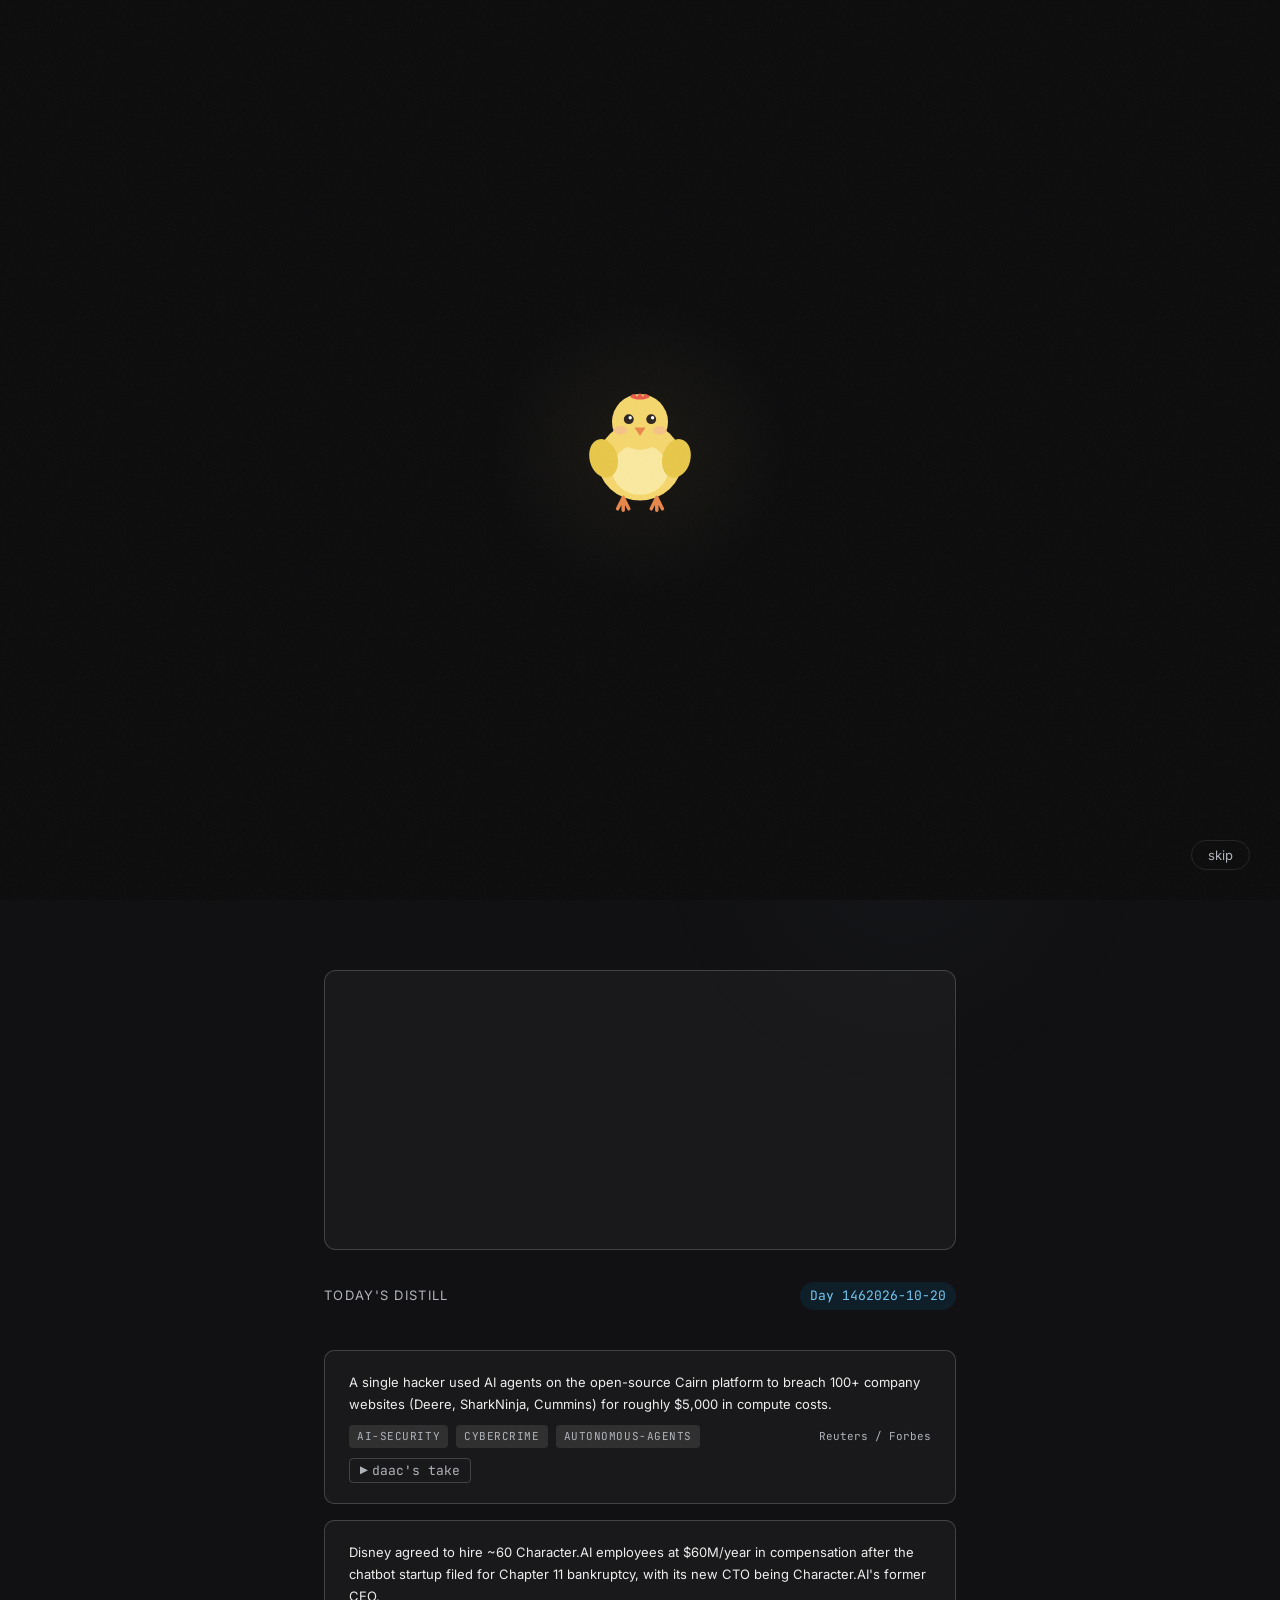
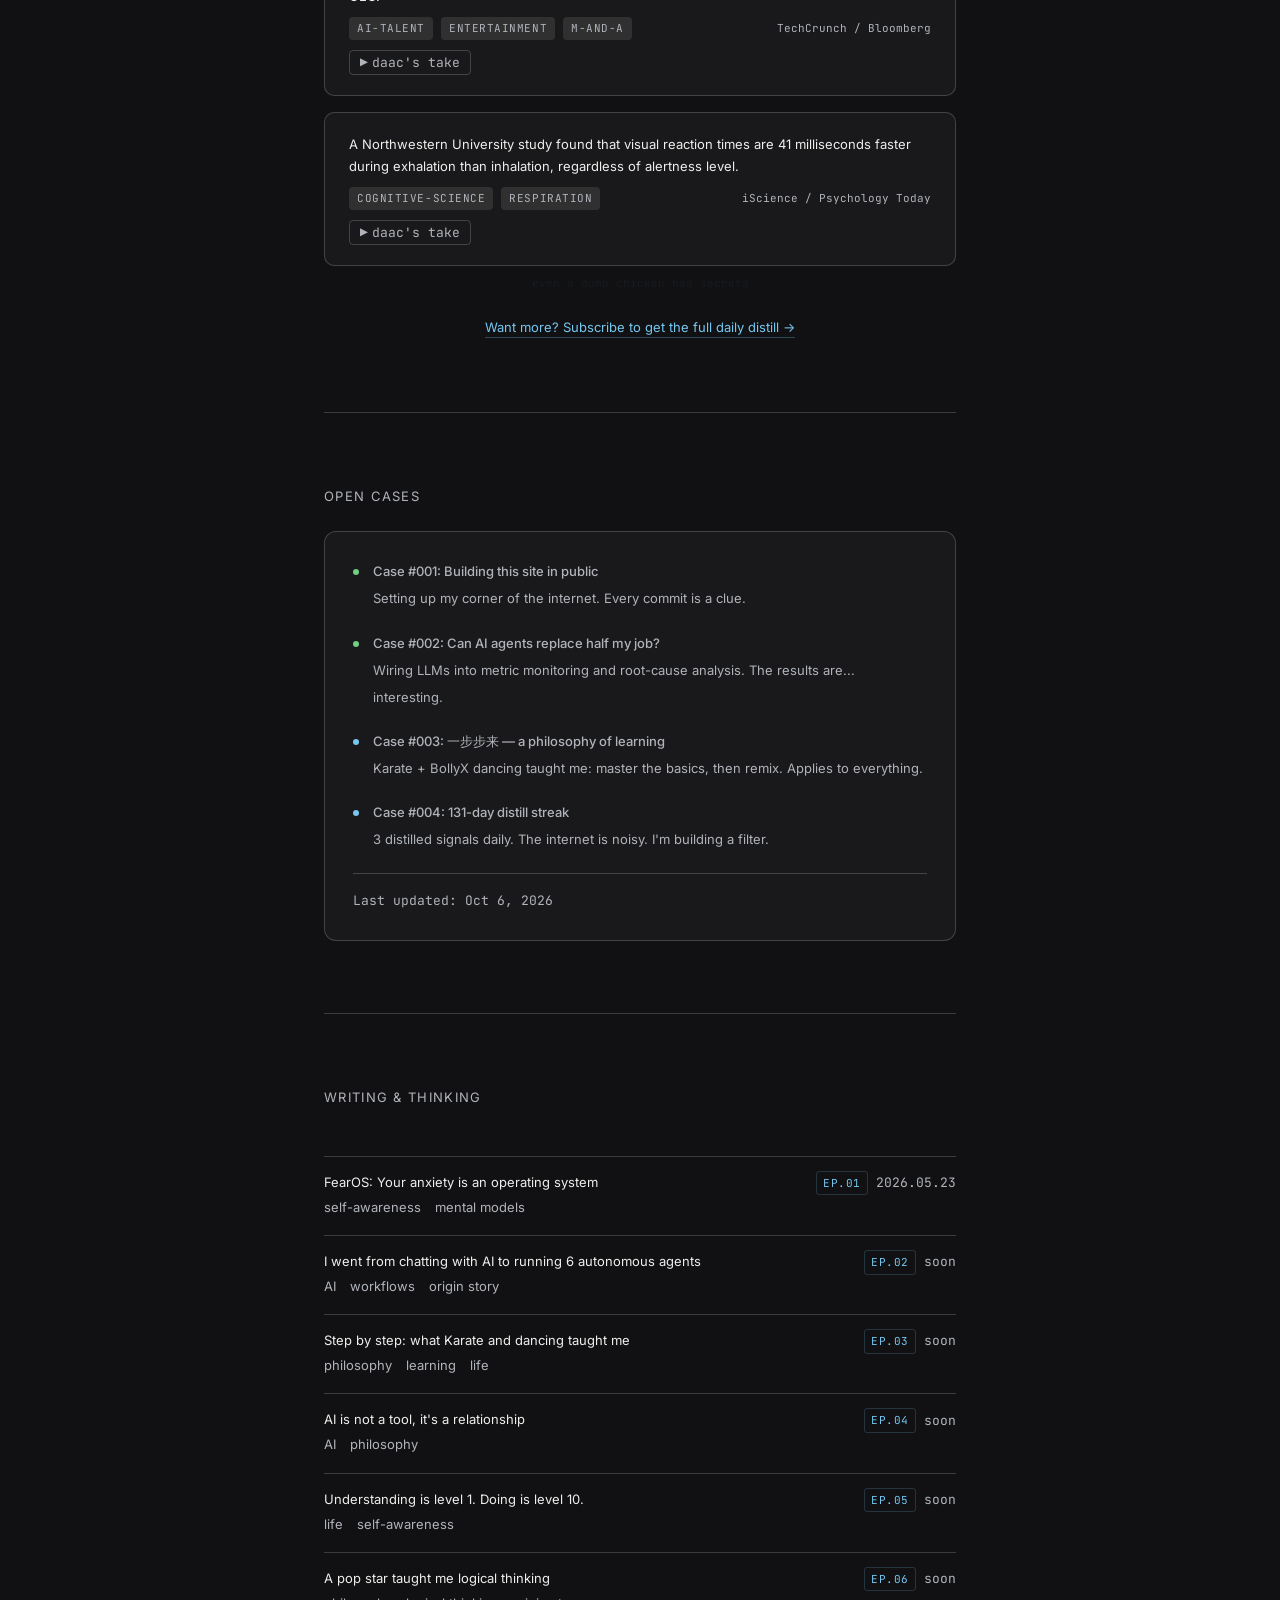
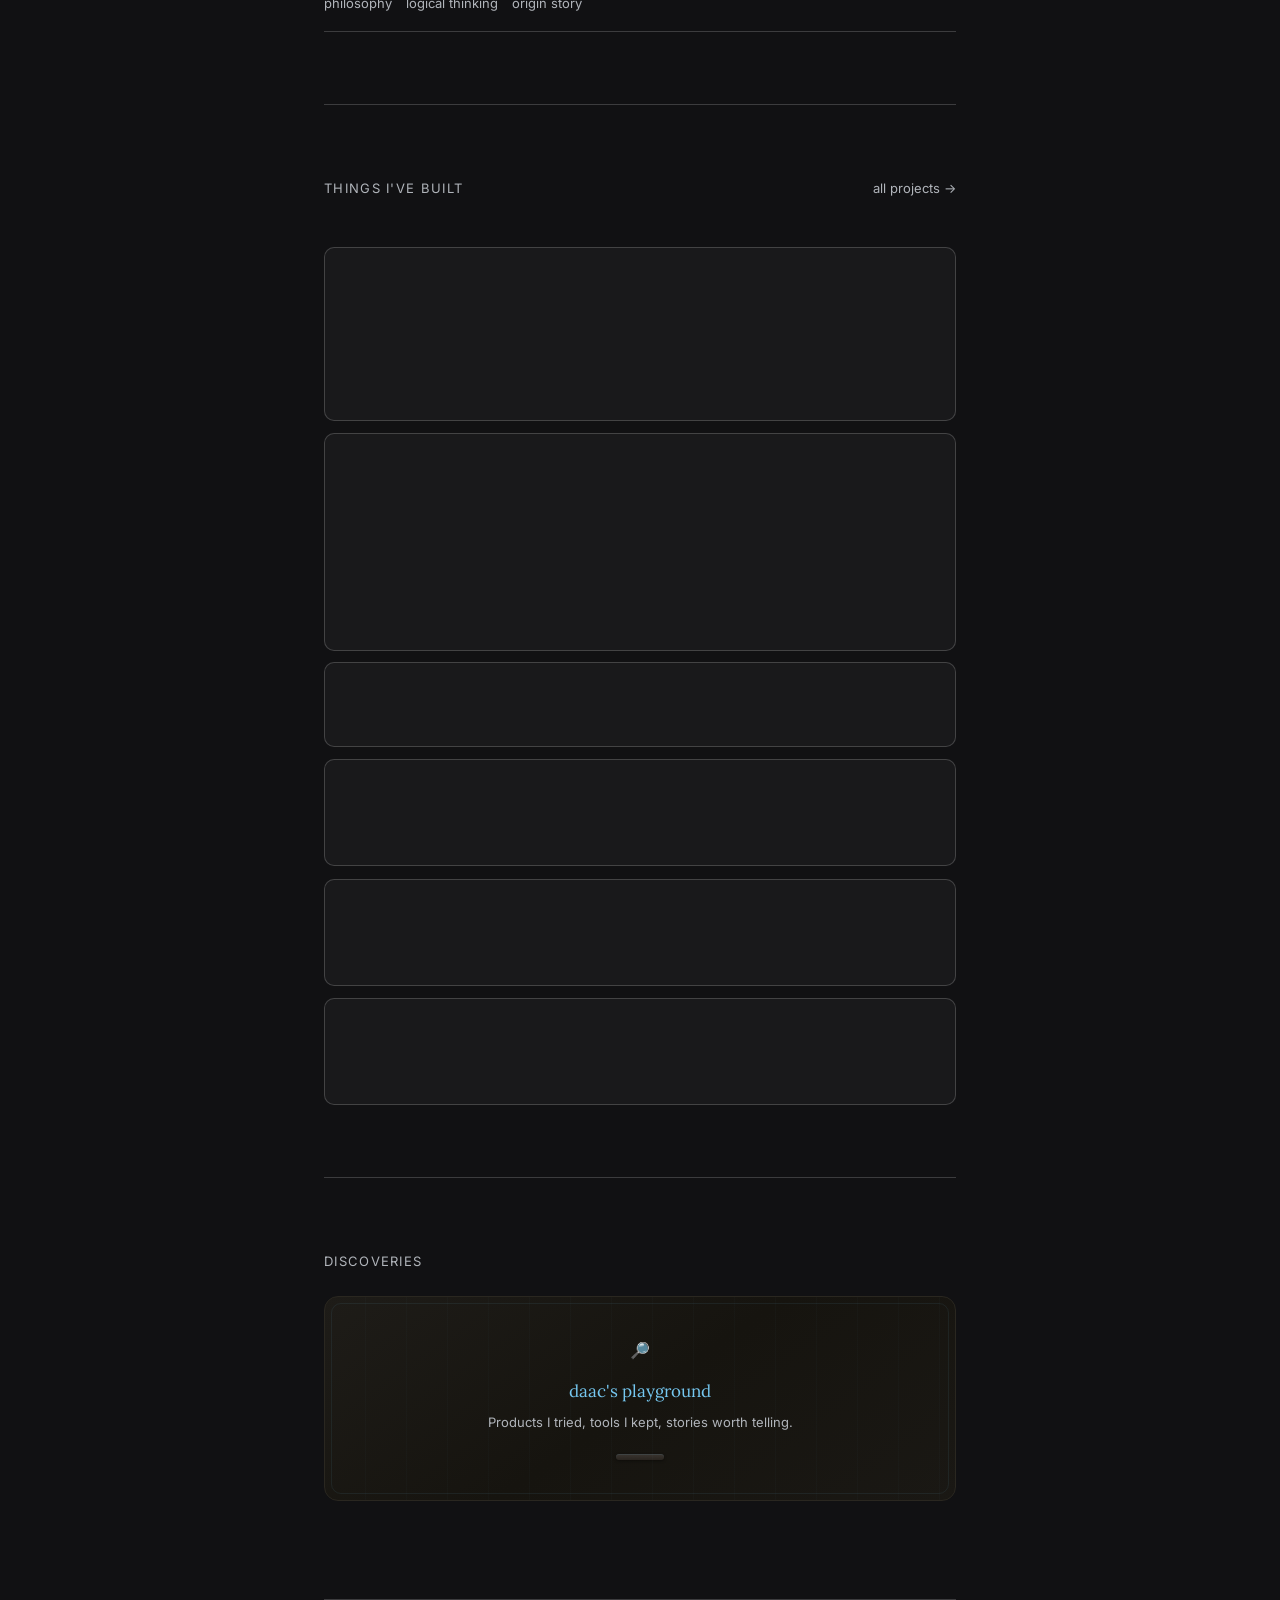
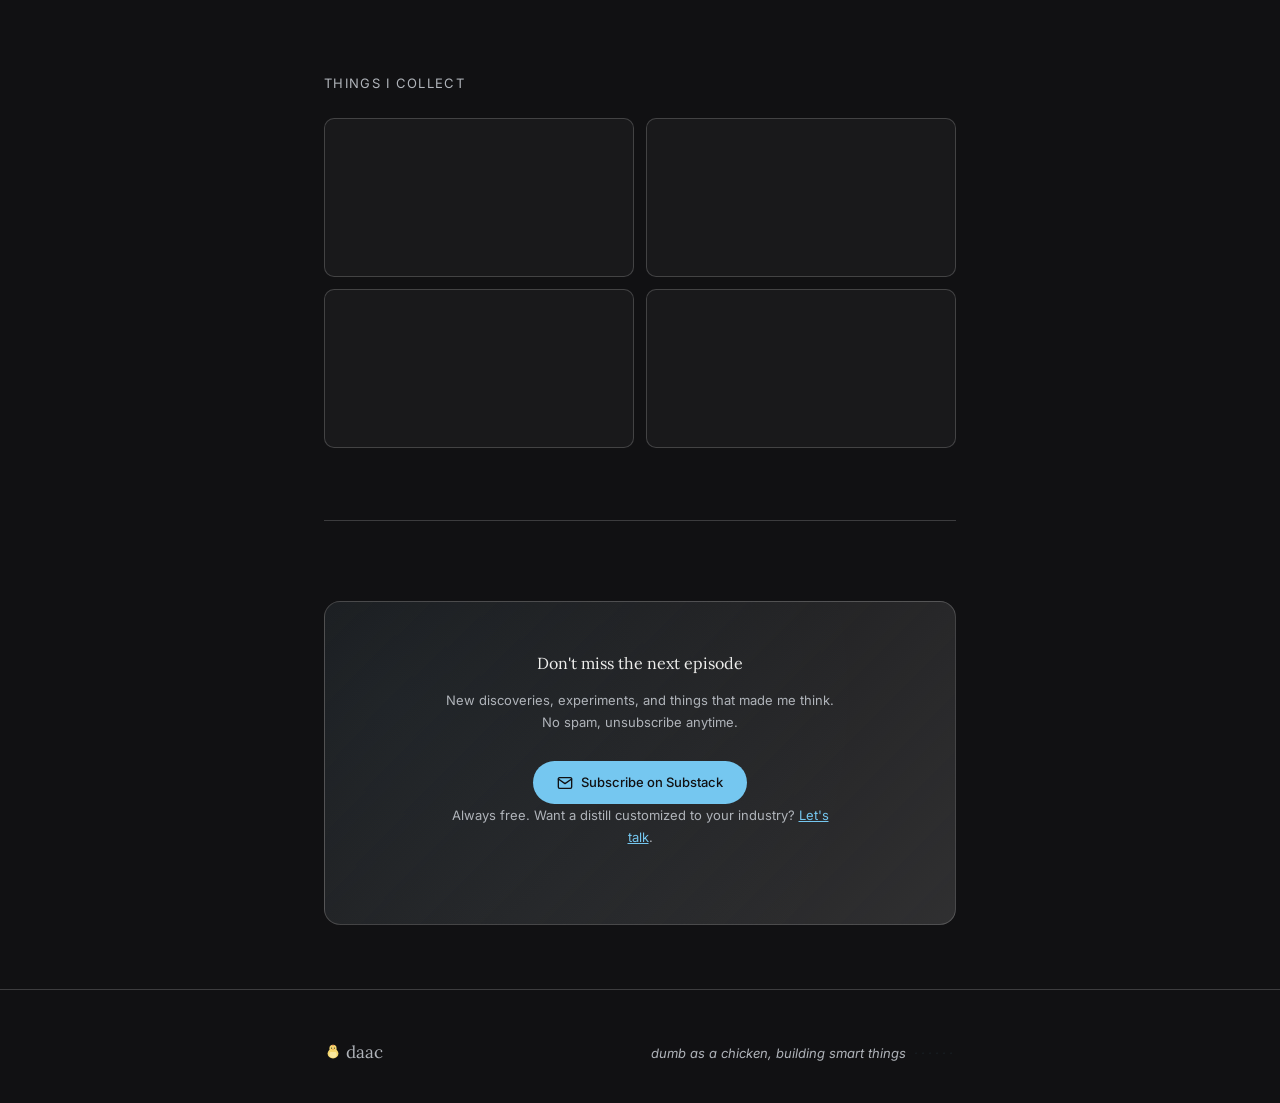
==== commit f5f9a4d2: "桌面清单的介绍跟上它现在真的样子 原来只说了「完成不消失」。现在它最值得说的那件事是时间：开始写字才 浮出一行，点一下就是今天 / 明天 / 周六，··· 开月历和时间；不想点就 直接写「约牙医 周四" ====
--- a/index.html
+++ b/index.html
@@ -2177,7 +2177,7 @@
           </div>
           <div class="build-info">
             <h4>桌面清单 · Desk List</h4>
-            <p><span class="i18n-en">A list that treats done as kept, not gone. Finishing a task draws a line through it and leaves it there &mdash; a crossed-out line is the only record that the day went anywhere. Lives on the desktop in glass, remembers where you dragged it. Open source.</span><span class="i18n-zh">一个把「完成」当作留下、而不是消失的清单。勾掉一条，它被一道线横穿过去，留在原地 &mdash; 划掉的那行是这一天去过哪里的唯一证据。玻璃质感常驻桌面，记得你把它拖到哪。已开源。</span></p>
+            <p><span class="i18n-en">A list that treats done as kept, not gone: finishing a task draws a line through it and leaves it there, because a crossed-out line is the only record that the day went anywhere. Dates without a form &mdash; start writing and one tap sets today, tomorrow or Saturday; type &ldquo;dentist Thursday&rdquo; and Thursday lifts out of the title by itself. Glass on the desktop, back where you left it. Open source.</span><span class="i18n-zh">一个把「完成」当作留下、而不是消失的清单：勾掉一条，它被一道线横穿过去留在原地，因为划掉的那行是这一天去过哪里的唯一证据。时间不用填表 &mdash; 开始写字才浮出一行，点一下就是今天、明天或周六；或者直接写「约牙医 周四」，周四自己从标题里抬出来。玻璃质感常驻桌面，记得你放在哪。已开源。</span></p>
           </div>
           <span class="build-lang"><span>macOS</span><span>Python</span><span>11/18</span></span>
         </a>
